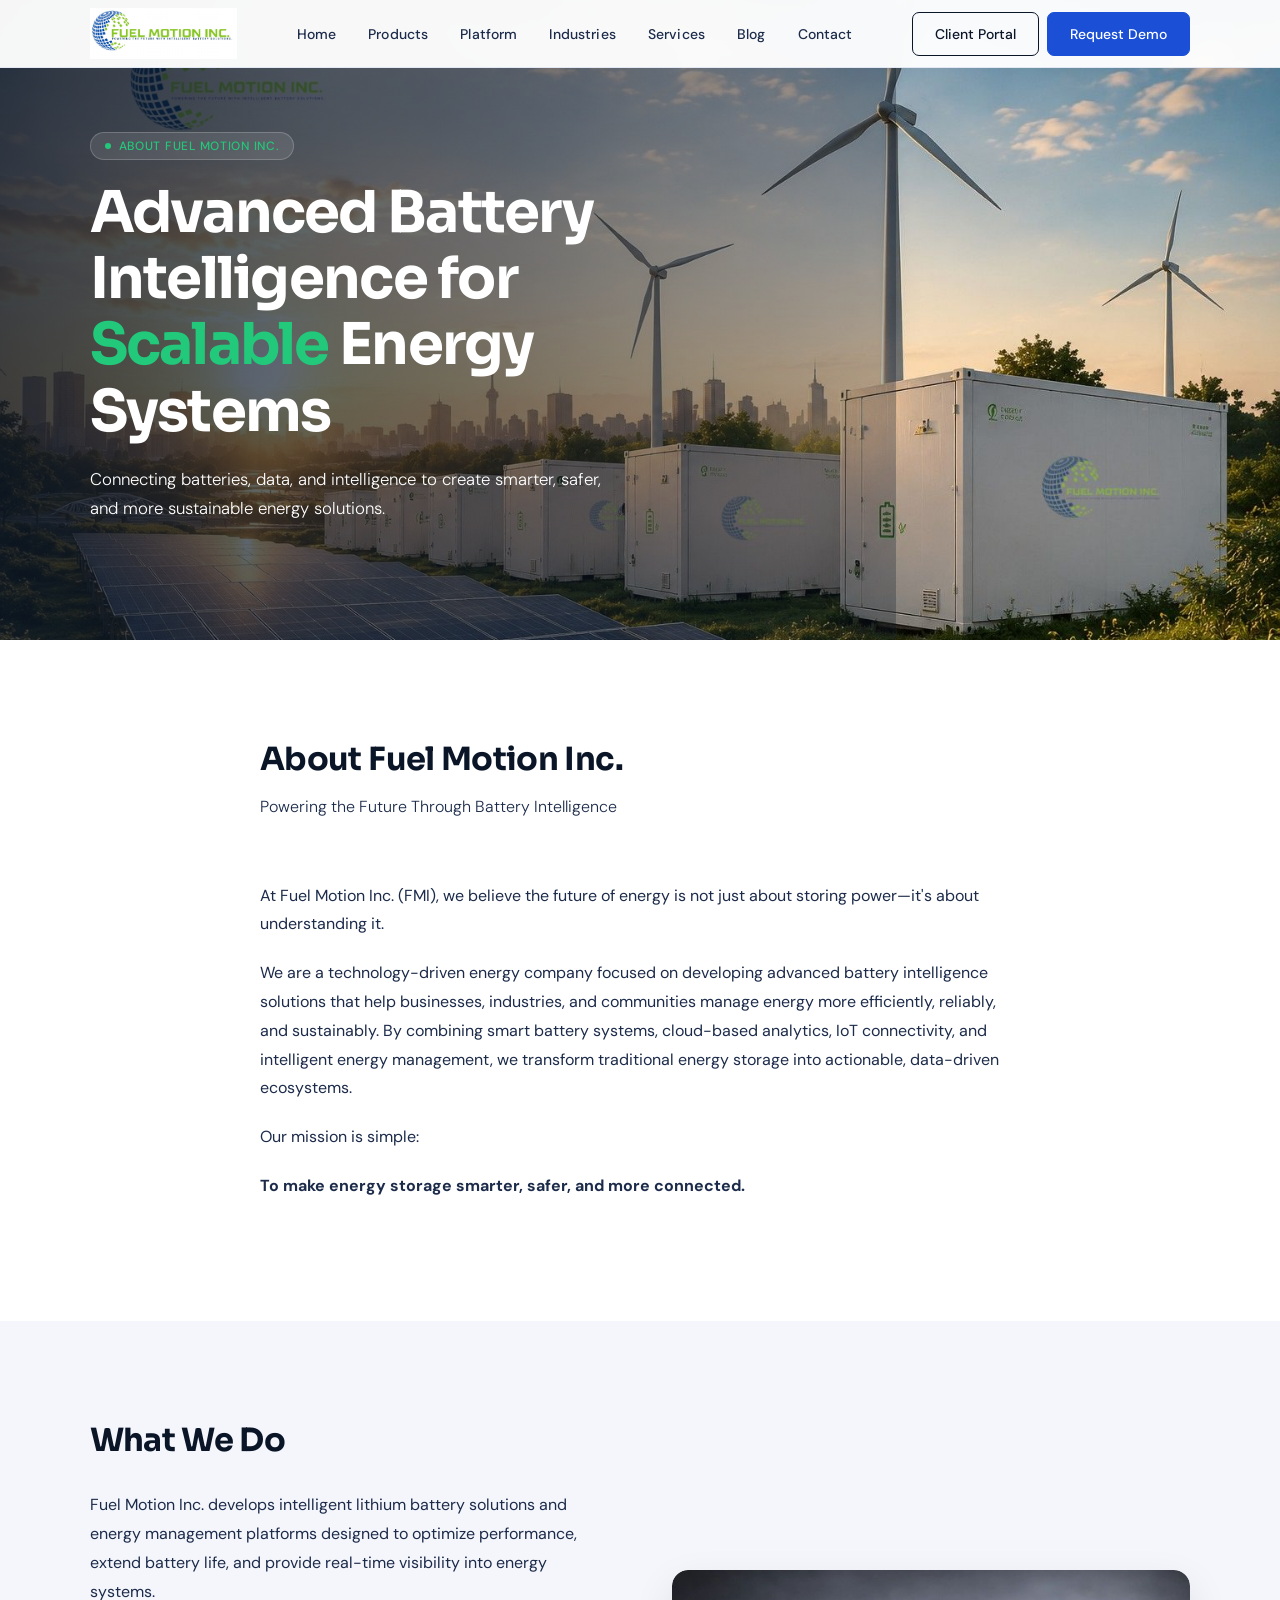
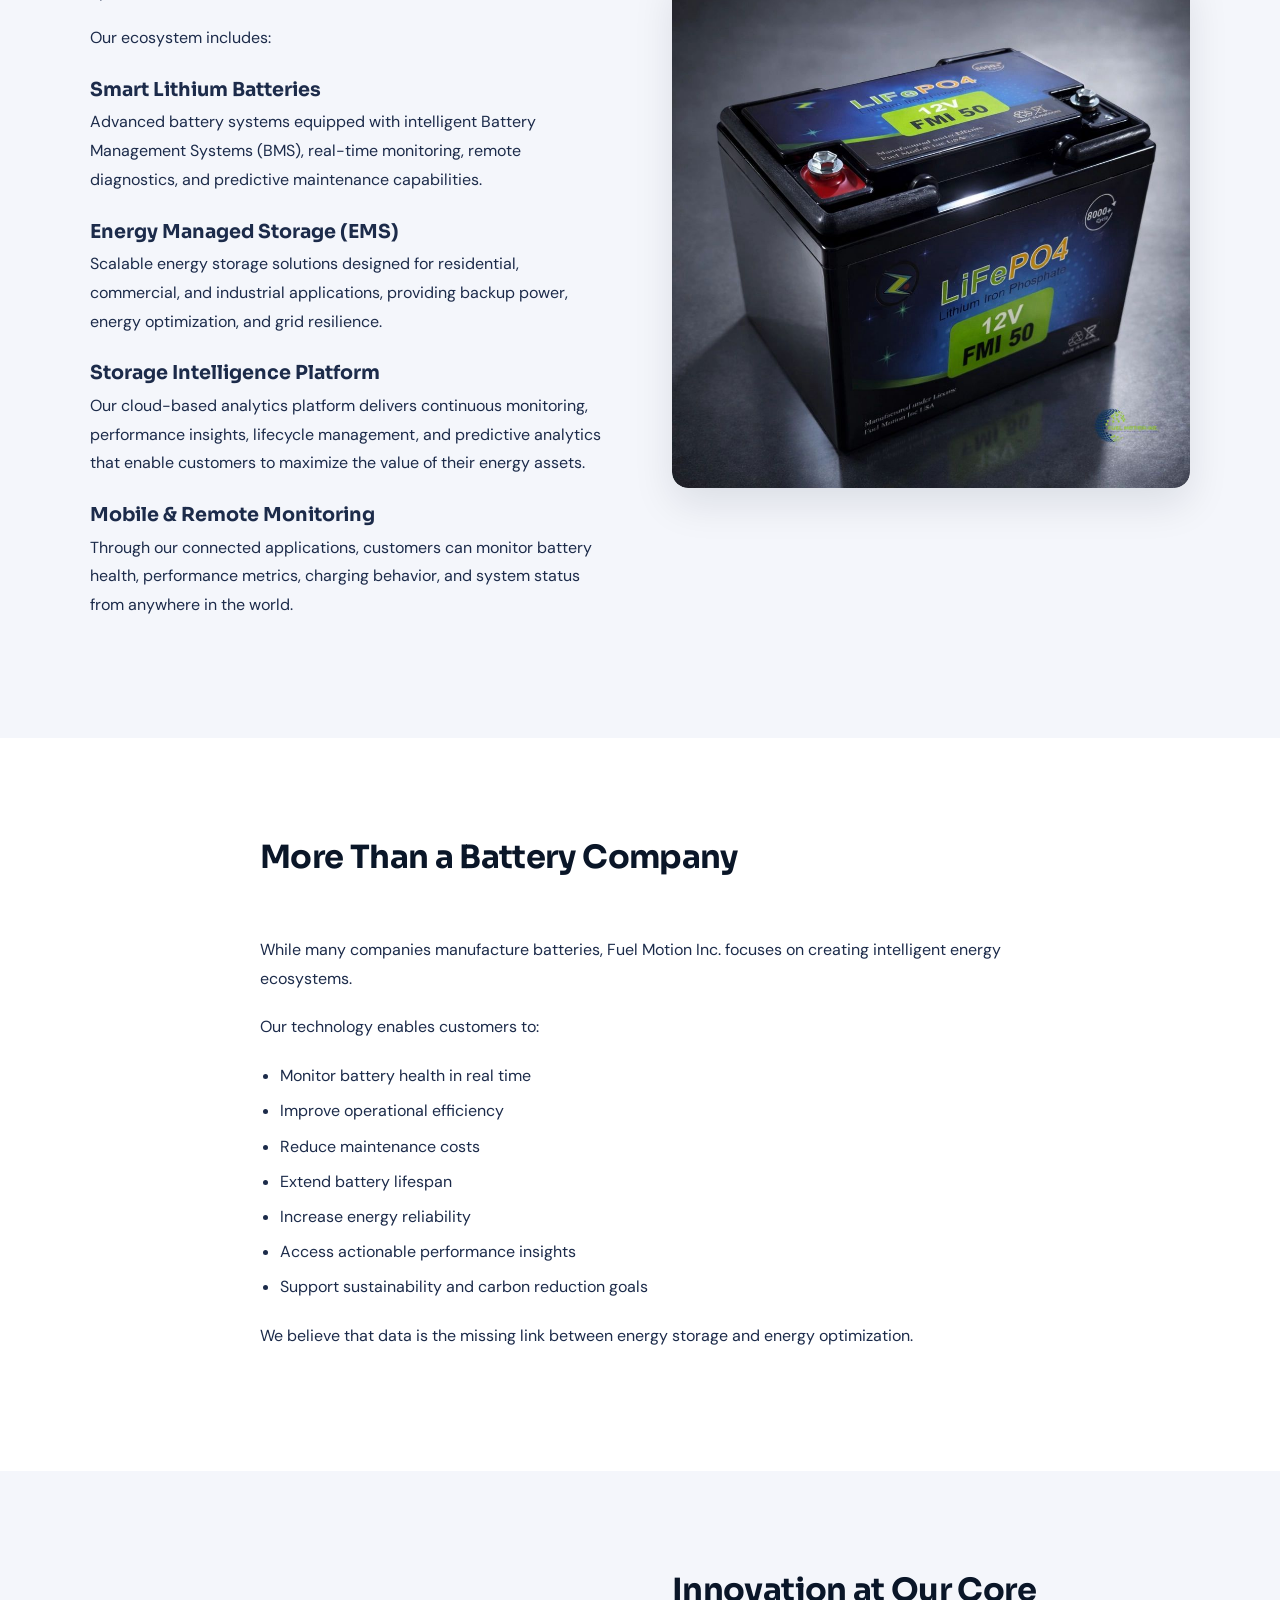
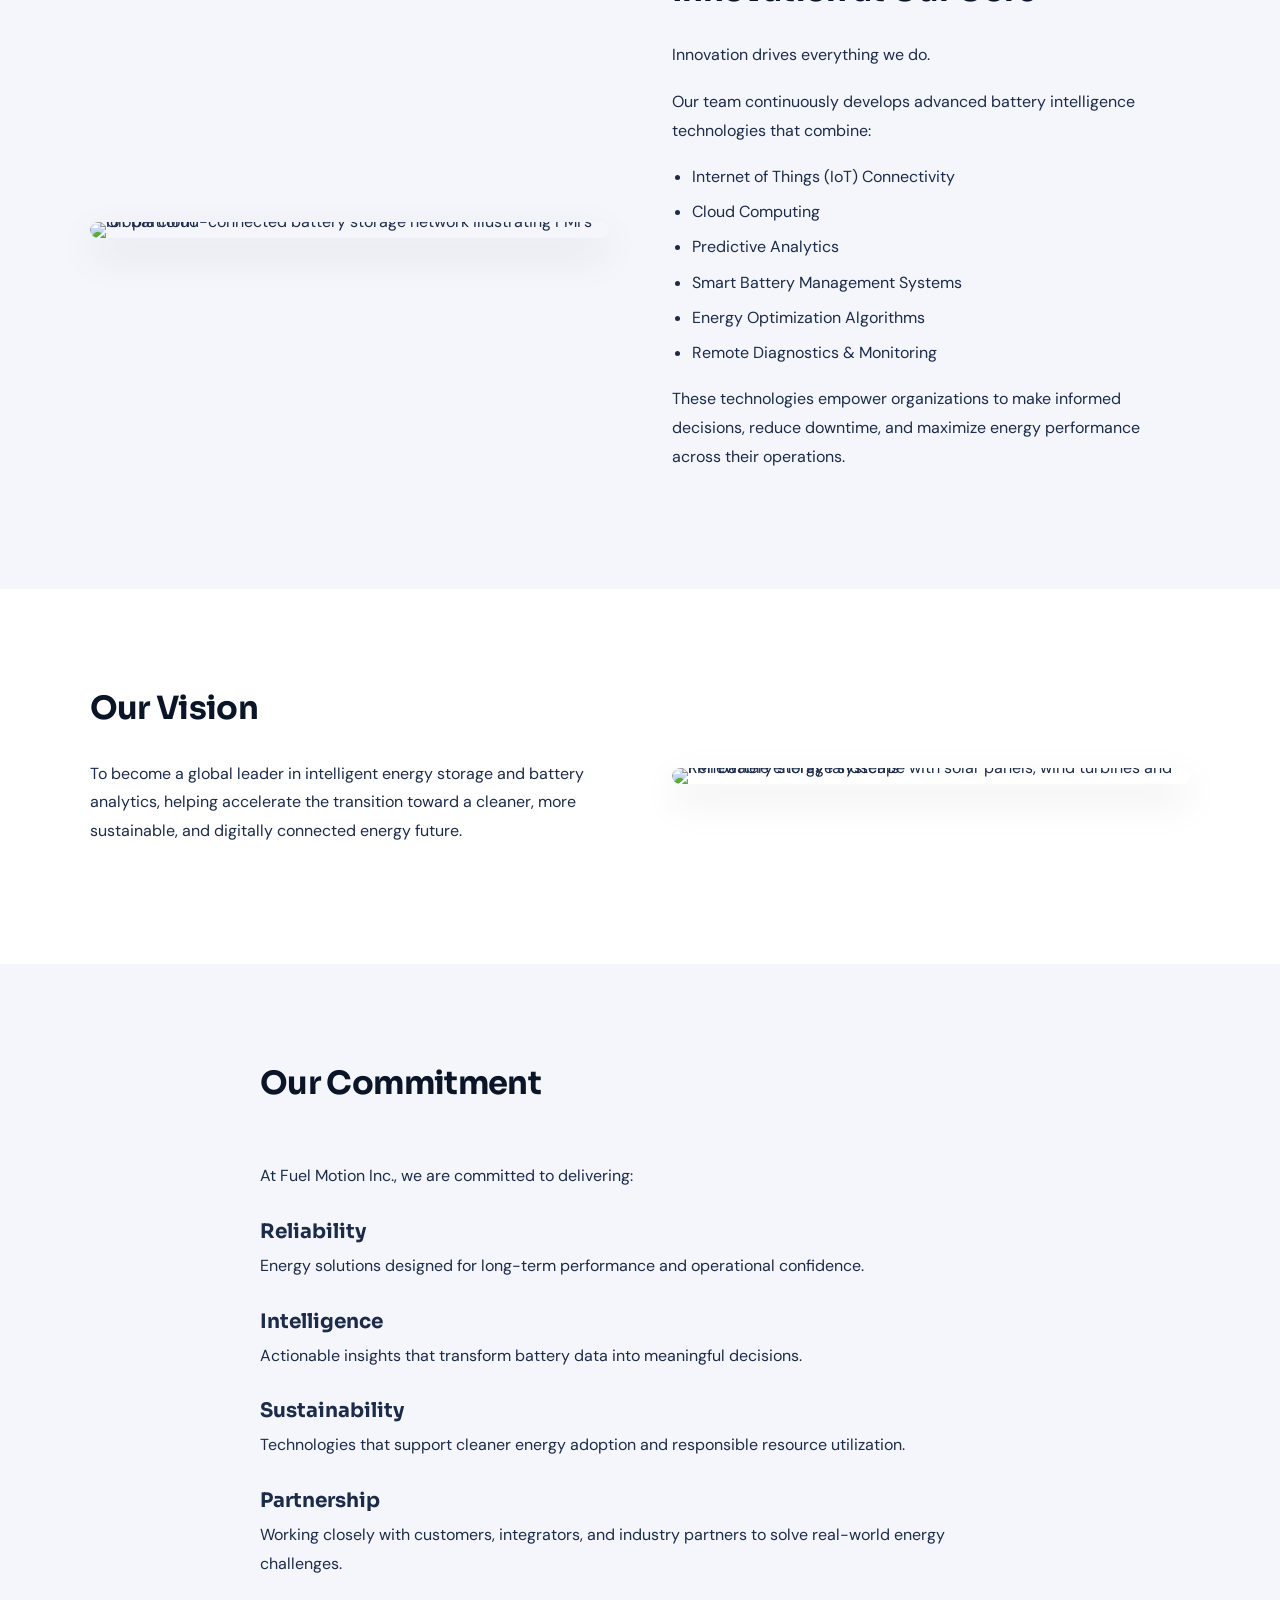
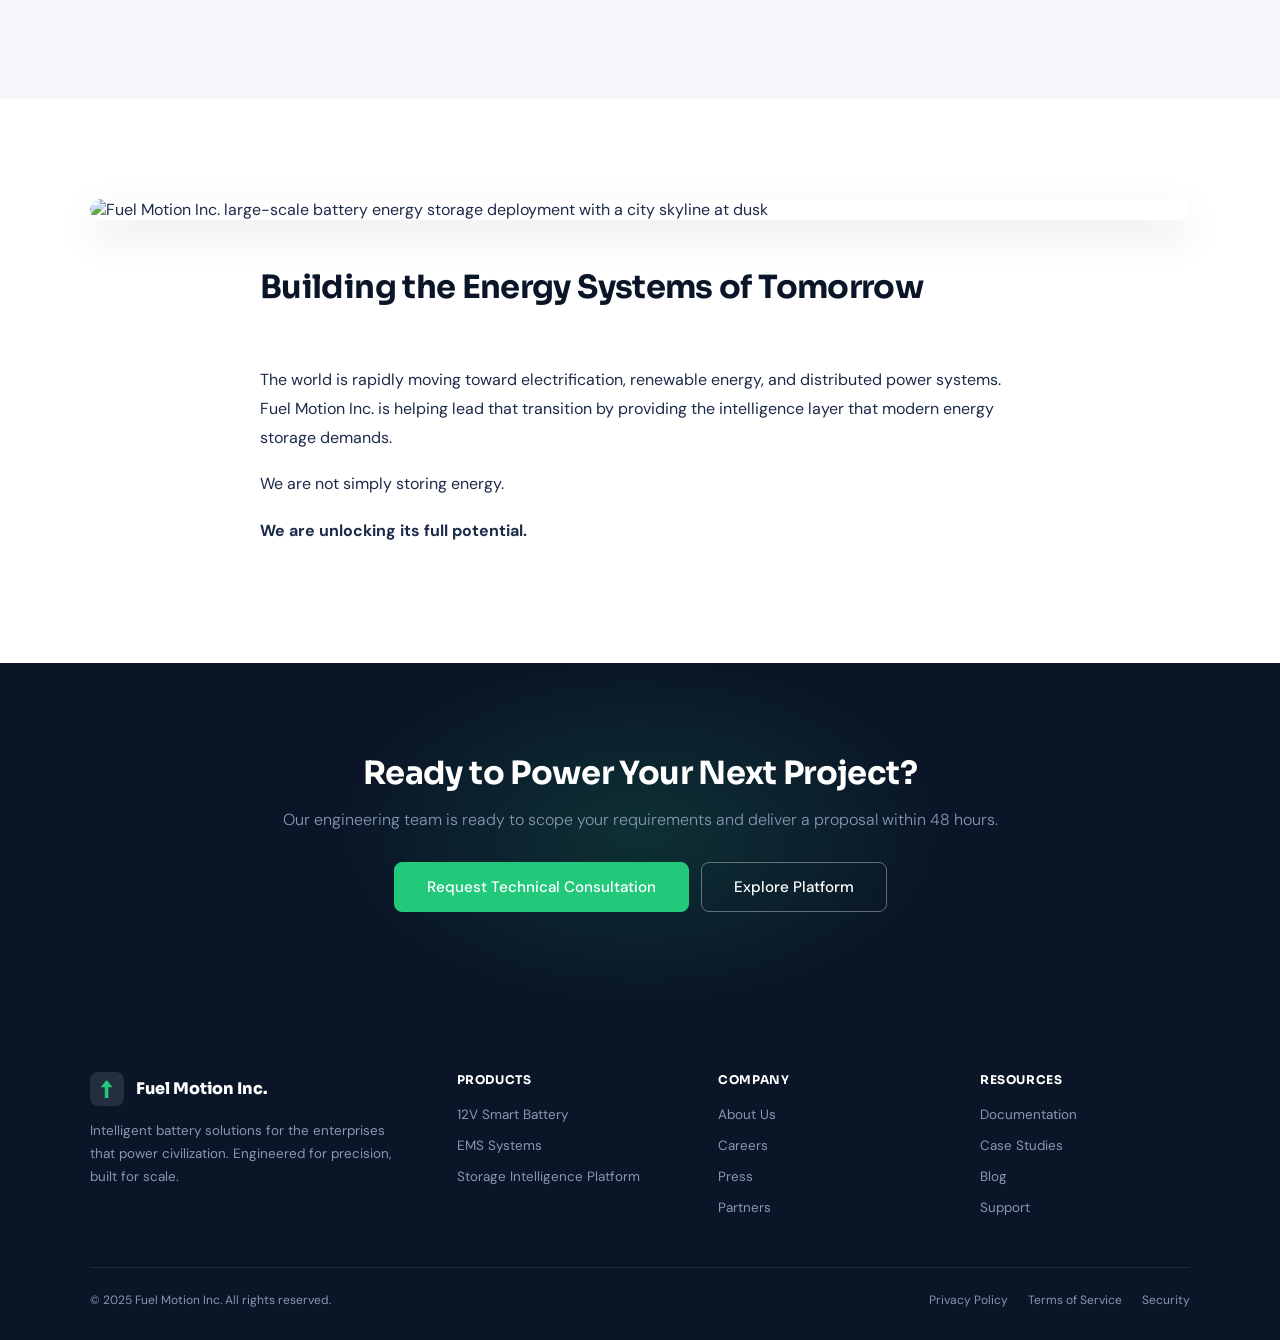
==== about-us.html @ 8ef350c8 "Update about-us.html" ====
<!doctype html>
<html lang="en">
  <head>
    <meta charset="UTF-8" />
    <meta name="viewport" content="width=device-width, initial-scale=1.0" />
    <title>About Us — Fuel Motion Inc. | Advanced Battery Intelligence</title>
    <meta
      name="description"
      content="Fuel Motion Inc. (FMI) builds intelligent lithium battery systems, energy management solutions, and a cloud-based Storage Intelligence Platform that make energy storage smarter, safer, and more connected."
    />
    <link rel="preconnect" href="https://fonts.googleapis.com" />
    <link
      href="https://fonts.googleapis.com/css2?family=Sora:wght@600;700;800&family=DM+Sans:ital,wght@0,300;0,400;0,500;1,300&display=swap"
      rel="stylesheet"
    />
    <link rel="stylesheet" href="css/style.css" />
    <script src="js/main.js" defer></script>
    <style>
      /* ── Prose measure ── */
      .about-prose p,
      .about-prose ul {
        max-width: 760px;
        margin-left: auto;
        margin-right: auto;
        font-size: 1rem;
        line-height: 1.8;
        color: var(--text);
        margin-bottom: 1.25rem;
      }
      .about-prose h3 {
        max-width: 760px;
        margin-left: auto;
        margin-right: auto;
        font-family: "Sora", sans-serif;
        font-size: clamp(1.05rem, 2vw, 1.25rem);
        font-weight: 700;
        color: var(--text);
        margin-top: 1.75rem;
        margin-bottom: 0.5rem;
      }
      .about-prose ul {
        padding-left: 1.25rem;
      }
      .about-prose ul li {
        margin-bottom: 0.4rem;
      }
      .about-prose .section-head {
        max-width: 760px;
        margin-left: auto;
        margin-right: auto;
      }

      /* ── Hero with background image ── */
      .hero--about {
        position: relative;
        background-image: url("assets/About us/top background.jpeg");
        background-size: cover;
        background-position: center 30%;
        min-height: 540px;
      }
      .hero--about::before {
        content: "";
        position: absolute;
        inset: 0;
        background: linear-gradient(
          100deg,
          rgba(10, 22, 40, 0.82) 0%,
          rgba(10, 22, 40, 0.55) 55%,
          rgba(10, 22, 40, 0.25) 100%
        );
        z-index: 0;
      }
      .hero--about .hero-inner {
        position: relative;
        z-index: 1;
      }
      .hero--about h1,
      .hero--about .hero-desc,
      .hero--about .hero-tag {
        color: #fff;
      }
      .hero--about h1 em {
        color: var(--green);
        font-style: normal;
      }
      .hero--about .hero-tag {
        background: rgba(255,255,255,0.1);
        border-color: rgba(255,255,255,0.2);
        color: var(--green);
      }
      .hero--about .hero-tag span {
        background: var(--green);
      }

      /* ── Split layout (text + image) ── */
      .about-split {
        display: grid;
        grid-template-columns: 1fr 1fr;
        gap: clamp(2rem, 5vw, 4rem);
        align-items: center;
        padding: var(--section-py) var(--section-px);
      }
      .about-split.reverse {
        direction: rtl;
      }
      .about-split.reverse > * {
        direction: ltr;
      }
      .about-split__img {
        border-radius: var(--radius-img);
        overflow: hidden;
        box-shadow: var(--shadow-card);
        line-height: 0;
      }
      .about-split__img img {
        width: 100%;
        height: auto;
        display: block;
        border-radius: var(--radius-img);
      }
      .about-split__text .section-head {
        margin-bottom: clamp(1.25rem, 3vw, 2rem);
      }
      .about-split__text p,
      .about-split__text ul {
        font-size: 1rem;
        line-height: 1.8;
        color: var(--text);
        margin-bottom: 1.1rem;
      }
      .about-split__text ul {
        padding-left: 1.25rem;
      }
      .about-split__text ul li {
        margin-bottom: 0.4rem;
      }
      .about-split__text h3 {
        font-family: "Sora", sans-serif;
        font-size: clamp(1.05rem, 2vw, 1.2rem);
        font-weight: 700;
        color: var(--text);
        margin-top: 1.5rem;
        margin-bottom: 0.4rem;
      }

      /* ── Full-width banner image (Building Tomorrow) ── */
      .about-banner {
        padding: var(--section-py) var(--section-px);
      }
      .about-banner__img {
        border-radius: var(--radius-img);
        overflow: hidden;
        box-shadow: var(--shadow-card);
        margin-bottom: clamp(2rem, 4vw, 3rem);
      }
      .about-banner__img img {
        width: 100%;
        height: auto;
        display: block;
        border-radius: var(--radius-img);
      }
      .about-banner__text {
        max-width: 760px;
        margin: 0 auto;
      }
      .about-banner__text p,
      .about-banner__text ul {
        font-size: 1rem;
        line-height: 1.8;
        color: var(--text);
        margin-bottom: 1.1rem;
      }

      /* ── Alternating section background ── */
      .section--tinted {
        background: var(--off);
      }

      /* ── Responsive ── */
      @media (max-width: 860px) {
        .about-split {
          grid-template-columns: 1fr;
        }
        .about-split.reverse {
          direction: ltr;
        }
        .about-split__img {
          order: -1;
        }
      }
      @media (max-width: 480px) {
        .hero--about {
          min-height: 420px;
        }
      }
    </style>
  </head>

  <body>
    <!-- ─── NAVBAR ─── -->
    <header class="navbar" role="banner">
      <a href="index.html" class="nav-logo" aria-label="Fuel Motion Inc. Home">
        <img src="assets/fmi logo.jpeg" alt="Fuel Motion Inc." />
      </a>
      <nav aria-label="Main navigation">
        <ul class="nav-links" role="list">
          <li><a href="index.html#home">Home</a></li>
          <li><a href="index.html#products">Products</a></li>
          <li><a href="index.html#platform">Platform</a></li>
          <li><a href="index.html#industries">Industries</a></li>
          <li><a href="index.html#services">Services</a></li>
          <li><a href="blog/index.html">Blog</a></li>
          <li><a href="index.html#contact">Contact</a></li>
        </ul>
      </nav>
      <div class="nav-ctas">
        <a href="index.html#contact" class="btn btn-outline">Client Portal</a>
        <a href="index.html#contact" class="btn btn-primary">Request Demo</a>
      </div>
      <button
        class="nav-toggle"
        aria-label="Toggle menu"
        aria-expanded="false"
        aria-controls="mobile-drawer"
      >
        <span></span><span></span><span></span>
      </button>
    </header>

    <div class="nav-drawer" id="mobile-drawer" aria-hidden="true">
      <ul role="list">
        <li><a href="index.html#home">Home</a></li>
        <li><a href="index.html#products">Products</a></li>
        <li><a href="index.html#platform">Platform</a></li>
        <li><a href="index.html#industries">Industries</a></li>
        <li><a href="index.html#services">Services</a></li>
        <li><a href="blog/index.html">Blog</a></li>
        <li><a href="index.html#contact">Contact</a></li>
      </ul>
      <div class="nav-drawer-ctas">
        <a href="index.html#contact" class="btn btn-outline">Client Portal</a>
        <a href="index.html#contact" class="btn btn-primary">Request Demo</a>
      </div>
    </div>

    <main>

      <!-- ─── HERO — top_background.jpeg ─── -->
      <section class="hero hero--about" id="home" aria-labelledby="hero-heading">
        <div class="hero-inner">
          <div class="hero-left fade-up">
            <div class="hero-tag">
              <span aria-hidden="true"></span> About Fuel Motion Inc.
            </div>
            <h1 id="hero-heading">
              Advanced Battery Intelligence for <em>Scalable</em> Energy Systems
            </h1>
            <p class="hero-desc">
              Connecting batteries, data, and intelligence to create smarter,
              safer, and more sustainable energy solutions.
            </p>
          </div>
        </div>
      </section>

      <!-- ─── ABOUT FUEL MOTION INC. ─── -->
      <section class="about-prose" aria-labelledby="about-heading">
        <div class="section-head fade-up">
          <h2 id="about-heading" class="section-title">About Fuel Motion Inc.</h2>
          <p class="section-sub">Powering the Future Through Battery Intelligence</p>
        </div>
        <div class="fade-up">
          <p>
            At Fuel Motion Inc. (FMI), we believe the future of energy is not
            just about storing power—it's about understanding it.
          </p>
          <p>
            We are a technology-driven energy company focused on developing
            advanced battery intelligence solutions that help businesses,
            industries, and communities manage energy more efficiently,
            reliably, and sustainably. By combining smart battery systems,
            cloud-based analytics, IoT connectivity, and intelligent energy
            management, we transform traditional energy storage into
            actionable, data-driven ecosystems.
          </p>
          <p>Our mission is simple:</p>
          <p><strong>To make energy storage smarter, safer, and more connected.</strong></p>
        </div>
      </section>

      <!-- ─── WHAT WE DO — what_we_do.jpeg (image right) ─── -->
      <section class="about-split section--tinted" id="products" aria-labelledby="what-we-do-heading">
        <div class="about-split__text fade-up">
          <div class="section-head">
            <h2 id="what-we-do-heading" class="section-title">What We Do</h2>
          </div>
          <p>
            Fuel Motion Inc. develops intelligent lithium battery solutions
            and energy management platforms designed to optimize performance,
            extend battery life, and provide real-time visibility into energy
            systems.
          </p>
          <p>Our ecosystem includes:</p>

          <h3>Smart Lithium Batteries</h3>
          <p>
            Advanced battery systems equipped with intelligent Battery
            Management Systems (BMS), real-time monitoring, remote
            diagnostics, and predictive maintenance capabilities.
          </p>

          <h3>Energy Managed Storage (EMS)</h3>
          <p>
            Scalable energy storage solutions designed for residential,
            commercial, and industrial applications, providing backup power,
            energy optimization, and grid resilience.
          </p>

          <h3>Storage Intelligence Platform</h3>
          <p>
            Our cloud-based analytics platform delivers continuous
            monitoring, performance insights, lifecycle management, and
            predictive analytics that enable customers to maximize the value
            of their energy assets.
          </p>

          <h3>Mobile &amp; Remote Monitoring</h3>
          <p>
            Through our connected applications, customers can monitor battery
            health, performance metrics, charging behavior, and system status
            from anywhere in the world.
          </p>
        </div>
        <div class="about-split__img fade-up">
          <img
            src="assets/About us/what we do.jpeg"
            alt="FMI battery monitoring dashboard on a mobile device inside a data center"
            loading="lazy"
          />
        </div>
      </section>

      <!-- ─── MORE THAN A BATTERY COMPANY ─── -->
      <section class="about-prose" aria-labelledby="more-than-heading">
        <div class="section-head fade-up">
          <h2 id="more-than-heading" class="section-title">More Than a Battery Company</h2>
        </div>
        <div class="fade-up">
          <p>
            While many companies manufacture batteries, Fuel Motion Inc.
            focuses on creating intelligent energy ecosystems.
          </p>
          <p>Our technology enables customers to:</p>
          <ul>
            <li>Monitor battery health in real time</li>
            <li>Improve operational efficiency</li>
            <li>Reduce maintenance costs</li>
            <li>Extend battery lifespan</li>
            <li>Increase energy reliability</li>
            <li>Access actionable performance insights</li>
            <li>Support sustainability and carbon reduction goals</li>
          </ul>
          <p>
            We believe that data is the missing link between energy storage
            and energy optimization.
          </p>
        </div>
      </section>

      <!-- ─── INNOVATION AT OUR CORE — innovation_at_our_core.jpeg (image left) ─── -->
      <section class="about-split section--tinted" id="platform" aria-labelledby="innovation-heading">
        <div class="about-split__img fade-up">
          <img
            src="assets/about us/innovation at our core.jpeg"
            alt="Global cloud-connected battery storage network illustrating FMI's IoT platform"
            loading="lazy"
          />
        </div>
        <div class="about-split__text fade-up">
          <div class="section-head">
            <h2 id="innovation-heading" class="section-title">Innovation at Our Core</h2>
          </div>
          <p>Innovation drives everything we do.</p>
          <p>
            Our team continuously develops advanced battery intelligence
            technologies that combine:
          </p>
          <ul>
            <li>Internet of Things (IoT) Connectivity</li>
            <li>Cloud Computing</li>
            <li>Predictive Analytics</li>
            <li>Smart Battery Management Systems</li>
            <li>Energy Optimization Algorithms</li>
            <li>Remote Diagnostics &amp; Monitoring</li>
          </ul>
          <p>
            These technologies empower organizations to make informed
            decisions, reduce downtime, and maximize energy performance
            across their operations.
          </p>
        </div>
      </section>

      <!-- ─── OUR VISION — Our_vision.jpeg (image right) ─── -->
      <section class="about-split" aria-labelledby="vision-heading">
        <div class="about-split__text fade-up">
          <div class="section-head">
            <h2 id="vision-heading" class="section-title">Our Vision</h2>
          </div>
          <p>
            To become a global leader in intelligent energy storage and
            battery analytics, helping accelerate the transition toward a
            cleaner, more sustainable, and digitally connected energy future.
          </p>
        </div>
        <div class="about-split__img fade-up">
          <img
            src="assets/about us/Our vision.jpeg"
            alt="Renewable energy landscape with solar panels, wind turbines and FMI battery storage systems"
            loading="lazy"
          />
        </div>
      </section>

      <!-- ─── OUR COMMITMENT ─── -->
      <section class="about-prose section--tinted" id="services" aria-labelledby="commitment-heading">
        <div class="section-head fade-up">
          <h2 id="commitment-heading" class="section-title">Our Commitment</h2>
        </div>
        <div class="fade-up">
          <p>At Fuel Motion Inc., we are committed to delivering:</p>

          <h3>Reliability</h3>
          <p>
            Energy solutions designed for long-term performance and
            operational confidence.
          </p>

          <h3>Intelligence</h3>
          <p>
            Actionable insights that transform battery data into meaningful
            decisions.
          </p>

          <h3>Sustainability</h3>
          <p>
            Technologies that support cleaner energy adoption and responsible
            resource utilization.
          </p>

          <h3>Partnership</h3>
          <p>
            Working closely with customers, integrators, and industry
            partners to solve real-world energy challenges.
          </p>
        </div>
      </section>

      <!-- ─── BUILDING THE ENERGY SYSTEMS OF TOMORROW — Energy_systems_for_tomorrow.jpeg (banner) ─── -->
      <section class="about-banner" aria-labelledby="tomorrow-heading">
        <div class="about-banner__img fade-up">
          <img
            src="assets/about us/Energy systems for tomorrow.jpeg"
            alt="Fuel Motion Inc. large-scale battery energy storage deployment with a city skyline at dusk"
            loading="lazy"
          />
        </div>
        <div class="about-banner__text fade-up">
          <div class="section-head">
            <h2 id="tomorrow-heading" class="section-title">
              Building the Energy Systems of Tomorrow
            </h2>
          </div>
          <p>
            The world is rapidly moving toward electrification, renewable
            energy, and distributed power systems. Fuel Motion Inc. is
            helping lead that transition by providing the intelligence layer
            that modern energy storage demands.
          </p>
          <p>We are not simply storing energy.</p>
          <p><strong>We are unlocking its full potential.</strong></p>
        </div>
      </section>

      <!-- ─── CTA ─── -->
      <div class="mid-cta" id="contact" role="region" aria-label="Call to action">
        <h2>Ready to Power Your Next Project?</h2>
        <p>
          Our engineering team is ready to scope your requirements and
          deliver a proposal within 48 hours.
        </p>
        <div class="mid-cta-btns">
          <a href="index.html#contact" class="btn btn-green btn-lg"
            >Request Technical Consultation</a
          >
          <a href="index.html#platform" class="btn btn-outline-white btn-lg"
            >Explore Platform</a
          >
        </div>
      </div>

    </main>

    <!-- ─── FOOTER ─── -->
    <footer role="contentinfo">
      <div class="footer-top">
        <div class="footer-brand">
          <div class="footer-logo">
            <div class="logo-icon" aria-hidden="true"></div>
            Fuel Motion Inc.
          </div>
          <p>
            Intelligent battery solutions for the enterprises that power
            civilization. Engineered for precision, built for scale.
          </p>
        </div>
        <div class="footer-cols">
          <div class="footer-col">
            <h5>Products</h5>
            <ul>
              <li><a href="index.html#products">12V Smart Battery</a></li>
              <li><a href="index.html#products">EMS Systems</a></li>
              <li><a href="index.html#products">Storage Intelligence Platform</a></li>
            </ul>
          </div>
          <div class="footer-col">
            <h5>Company</h5>
            <ul>
              <li><a href="about-us.html">About Us</a></li>
              <li><a href="careers.html">Careers</a></li>
              <li><a href="#">Press</a></li>
              <li><a href="#">Partners</a></li>
            </ul>
          </div>
          <div class="footer-col">
            <h5>Resources</h5>
            <ul>
              <li><a href="#">Documentation</a></li>
              <li><a href="#">Case Studies</a></li>
              <li><a href="blog/index.html">Blog</a></li>
              <li><a href="#">Support</a></li>
            </ul>
          </div>
        </div>
      </div>
      <div class="footer-bottom">
        <p class="footer-copy">© 2025 Fuel Motion Inc. All rights reserved.</p>
        <nav class="footer-links" aria-label="Footer legal links">
          <a href="#">Privacy Policy</a>
          <a href="#">Terms of Service</a>
          <a href="#">Security</a>
        </nav>
      </div>
    </footer>
  </body>
</html>
---- css/style.css ----
/* ─── RESET & BASE ─── */
      *,
      *::before,
      *::after {
        box-sizing: border-box;
        margin: 0;
        padding: 0;
      }
      :root {
        --navy: #0a1628;
        --blue: #1a4fd6;
        --blue-lt: #2d6ef0;
        --green: #22c97a;
        --green-dk: #17a361;
        --white: #ffffff;
        --off: #f4f6fb;
        --muted: #8896b3;
        --border: #e2e8f4;
        --text: #1c2b4a;
        --section-py: clamp(3rem, 8vw, 6.25rem);
        --section-px: clamp(1rem, 5vw, 5vw);
        --radius-card: 14px;
        --radius-img: clamp(10px, 1.5vw, 16px);
        --shadow-card: 0 16px 40px rgba(10, 22, 40, 0.1);
        --transition-base: 0.25s ease;
      }
      html {
        scroll-behavior: smooth;
      }
      body {
        font-family: "DM Sans", sans-serif;
        color: var(--text);
        background: var(--white);
        -webkit-font-smoothing: antialiased;
        overflow-x: hidden;
      }
      img {
        max-width: 100%;
        display: block;
      }

      /* ─── NAVBAR ─── */
      .navbar {
        position: fixed;
        top: 0;
        left: 0;
        right: 0;
        z-index: 200;
        display: flex;
        align-items: center;
        justify-content: space-between;
        padding: 0 var(--section-px);
        height: 68px;
        gap: 1rem;
        background: rgba(255, 255, 255, 0.96);
        backdrop-filter: blur(12px);
        -webkit-backdrop-filter: blur(12px);
        border-bottom: 1px solid var(--border);
      }
      .nav-logo img {
        height: 52px;
        width: auto;
        object-fit: contain;
      }
      .nav-links {
        display: none;
        align-items: center;
        gap: clamp(1rem, 2.5vw, 2.25rem);
        list-style: none;
      }
      .nav-links a {
        text-decoration: none;
        font-size: 0.875rem;
        font-weight: 500;
        color: var(--text);
        letter-spacing: 0.01em;
        transition: color 0.2s;
        white-space: nowrap;
      }
      .nav-links a:hover {
        color: var(--blue);
      }
      .nav-ctas {
        display: none;
        gap: 0.5rem;
        align-items: center;
      }
      .nav-toggle {
        display: flex;
        flex-direction: column;
        justify-content: center;
        gap: 5px;
        background: none;
        border: none;
        cursor: pointer;
        padding: 8px;
        min-width: 44px;
        min-height: 44px;
        margin-left: auto;
      }
      .nav-toggle span {
        display: block;
        width: 22px;
        height: 2px;
        background: var(--navy);
        border-radius: 2px;
        transition: all 0.3s ease;
        transform-origin: center;
      }
      .nav-toggle.open span:nth-child(1) {
        transform: translateY(7px) rotate(45deg);
      }
      .nav-toggle.open span:nth-child(2) {
        opacity: 0;
      }
      .nav-toggle.open span:nth-child(3) {
        transform: translateY(-7px) rotate(-45deg);
      }
      .nav-drawer {
        position: fixed;
        top: 68px;
        left: 0;
        right: 0;
        z-index: 199;
        background: rgba(255, 255, 255, 0.98);
        backdrop-filter: blur(12px);
        -webkit-backdrop-filter: blur(12px);
        border-bottom: 1px solid var(--border);
        padding: 1.25rem var(--section-px) 2rem;
        display: flex;
        flex-direction: column;
        gap: 1rem;
        transform: translateY(-120%);
        transition: transform 0.35s cubic-bezier(0.4, 0, 0.2, 1);
        box-shadow: 0 8px 32px rgba(10, 22, 40, 0.12);
      }
      .nav-drawer.open {
        transform: translateY(0);
      }
      .nav-drawer ul {
        list-style: none;
        display: flex;
        flex-direction: column;
      }
      .nav-drawer ul li a {
        display: block;
        padding: 0.875rem 0;
        font-size: 1rem;
        font-weight: 500;
        color: var(--text);
        text-decoration: none;
        border-bottom: 1px solid var(--border);
        transition: color 0.2s;
      }
      .nav-drawer ul li:last-child a {
        border-bottom: none;
      }
      .nav-drawer ul li a:hover {
        color: var(--blue);
      }
      .nav-drawer-ctas {
        display: flex;
        gap: 0.5rem;
        flex-wrap: wrap;
        padding-top: 1rem;
      }

      /* ─── BUTTONS ─── */
      .btn {
        display: inline-flex;
        align-items: center;
        justify-content: center;
        gap: 7px;
        padding: 0.625rem 1.375rem;
        font-family: "DM Sans", sans-serif;
        font-size: 0.875rem;
        font-weight: 500;
        border-radius: 7px;
        cursor: pointer;
        text-decoration: none;
        transition: all 0.2s ease;
        border: 1.5px solid transparent;
        white-space: nowrap;
        min-height: 44px;
      }
      .btn-primary {
        background: var(--blue);
        color: #fff;
        border-color: var(--blue);
      }
      .btn-primary:hover {
        background: var(--blue-lt);
        border-color: var(--blue-lt);
        transform: translateY(-1px);
        box-shadow: 0 6px 20px rgba(26, 79, 214, 0.25);
      }
      .btn-green {
        background: var(--green);
        color: #fff;
        border-color: var(--green);
      }
      .btn-green:hover {
        background: var(--green-dk);
        border-color: var(--green-dk);
        transform: translateY(-1px);
        box-shadow: 0 6px 20px rgba(34, 201, 122, 0.3);
      }
      .btn-outline {
        background: transparent;
        color: var(--navy);
        border-color: var(--navy);
      }
      .btn-outline:hover {
        background: var(--navy);
        color: #fff;
        transform: translateY(-1px);
      }
      .btn-outline-blue {
        background: transparent;
        color: var(--blue);
        border-color: var(--blue);
      }
      .btn-outline-blue:hover {
        background: var(--blue);
        color: #fff;
        transform: translateY(-1px);
      }
      .btn-outline-white {
        background: transparent;
        color: #fff;
        border: 1.5px solid rgba(255, 255, 255, 0.35);
      }
      .btn-outline-white:hover {
        background: rgba(255, 255, 255, 0.1);
        transform: translateY(-1px);
      }
      .btn-lg {
        padding: 0.875rem 2rem;
        font-size: 0.95rem;
        border-radius: 8px;
      }
      .btn-full {
        width: 100%;
      }

      /* ─── HERO ─── */
      .hero {
        padding-top: calc(68px + clamp(2rem, 6vw, 4rem));
        padding-bottom: clamp(2.5rem, 6vw, 5rem);
        padding-left: var(--section-px);
        padding-right: var(--section-px);
        background: var(--white);
        position: relative;
        overflow: hidden;
      }
      .hero::before {
        content: "";
        position: absolute;
        right: -10%;
        top: -10%;
        width: 70%;
        height: 130%;
        background: radial-gradient(
          ellipse at 60% 40%,
          rgba(26, 79, 214, 0.06) 0%,
          rgba(34, 201, 122, 0.04) 50%,
          transparent 70%
        );
        pointer-events: none;
      }
      .hero-inner {
        display: grid;
        grid-template-columns: 1fr;
        gap: clamp(2rem, 5vw, 3.75rem);
        align-items: center;
      }
      .hero-tag {
        display: inline-flex;
        align-items: center;
        gap: 8px;
        background: rgba(34, 201, 122, 0.1);
        border: 1px solid rgba(34, 201, 122, 0.3);
        color: var(--green-dk);
        padding: 5px 14px;
        border-radius: 100px;
        font-size: 0.75rem;
        font-weight: 500;
        letter-spacing: 0.06em;
        text-transform: uppercase;
        margin-bottom: 1.25rem;
      }
      .hero-tag span {
        width: 6px;
        height: 6px;
        background: var(--green);
        border-radius: 50%;
        display: inline-block;
        animation: pulse 2s infinite;
      }
      .hero h1 {
        font-family: "Sora", sans-serif;
        font-size: clamp(1.875rem, 5vw, 3.5rem);
        font-weight: 700;
        line-height: 1.15;
        color: var(--navy);
        margin-bottom: 1.25rem;
        letter-spacing: -0.03em;
      }
      .hero h1 em {
        font-style: normal;
        color: var(--blue);
      }
      .hero-desc {
        font-size: clamp(0.9375rem, 2vw, 1.05rem);
        line-height: 1.75;
        color: #4a5d82;
        margin-bottom: clamp(1.5rem, 4vw, 2.5rem);
        font-weight: 300;
      }
      .hero-ctas {
        display: flex;
        gap: 0.75rem;
        flex-wrap: wrap;
      }
      .hero-image {
        width: 100%;
        height: auto;
        aspect-ratio: 16/11;
        object-fit: cover;
        border-radius: clamp(12px, 2vw, 20px);
        box-shadow: 0 24px 64px rgba(10, 22, 40, 0.18);
      }

      /* ─── STATS BAR ─── */
      .stats-bar {
        background: var(--navy);
        padding: 0 var(--section-px);
      }
      .stats-inner {
        display: grid;
        grid-template-columns: repeat(2, 1fr);
        border-top: 1px solid rgba(255, 255, 255, 0.08);
        border-bottom: 1px solid rgba(255, 255, 255, 0.08);
      }
      .stat-item {
        display: flex;
        align-items: center;
        gap: 0.875rem;
        padding: clamp(1.25rem, 3vw, 2.5rem) clamp(0.75rem, 2vw, 1.5rem);
        border-right: 1px solid rgba(255, 255, 255, 0.08);
        border-bottom: 1px solid rgba(255, 255, 255, 0.08);
      }
      .stat-item:nth-child(2n) {
        border-right: none;
      }
      .stat-icon {
        width: 40px;
        height: 40px;
        flex-shrink: 0;
        background: rgba(255, 255, 255, 0.06);
        border: 1px solid rgba(255, 255, 255, 0.1);
        border-radius: 10px;
        display: flex;
        align-items: center;
        justify-content: center;
        font-size: 1.1rem;
      }
      .stat-val {
        font-family: "Sora", sans-serif;
        font-size: clamp(1rem, 2.5vw, 1.4rem);
        font-weight: 800;
        color: #fff;
        line-height: 1;
      }
      .stat-val span {
        color: var(--green);
      }
      .stat-desc {
        font-size: 0.75rem;
        color: #8896b3;
        margin-top: 3px;
      }

      /* ─── SECTION BASE ─── */
      section {
        padding: var(--section-py) var(--section-px);
      }
      .section-tag {
        display: inline-block;
        font-size: 0.72rem;
        font-weight: 600;
        letter-spacing: 0.1em;
        text-transform: uppercase;
        color: var(--blue);
        margin-bottom: 0.875rem;
      }
      .section-title {
        font-family: "Sora", sans-serif;
        font-size: clamp(1.375rem, 3vw, 2rem);
        font-weight: 700;
        color: var(--navy);
        line-height: 1.2;
        letter-spacing: -0.02em;
        margin-bottom: 0.875rem;
      }
      .section-sub {
        font-size: clamp(0.9rem, 1.8vw, 1rem);
        color: #4a5d82;
        line-height: 1.7;
        font-weight: 300;
      }
      .section-head {
        margin-bottom: clamp(2rem, 5vw, 3.75rem);
      }
      .section-head.centered {
        text-align: center;
      }
      .section-cta-inline {
        display: flex;
        gap: 0.75rem;
        flex-wrap: wrap;
        margin-top: clamp(1.75rem, 4vw, 2.75rem);
      }

      /* ─── PLATFORM ─── */
      .platform {
        background: var(--off);
      }
      .platform-layout {
        display: grid;
        grid-template-columns: 1fr;
        gap: clamp(2rem, 5vw, 3.75rem);
        align-items: start;
        margin-bottom: clamp(2rem, 4vw, 3rem);
      }
      .platform-features {
        display: flex;
        flex-direction: column;
        gap: 1.25rem;
      }
      .platform-feature-item {
        display: flex;
        align-items: flex-start;
        gap: 1rem;
      }
      .pf-icon {
        width: 40px;
        height: 40px;
        flex-shrink: 0;
        background: rgba(26, 79, 214, 0.08);
        border-radius: 10px;
        display: flex;
        align-items: center;
        justify-content: center;
        font-size: 1.05rem;
      }
      .pf-title {
        font-family: "Sora", sans-serif;
        font-size: 0.9rem;
        font-weight: 700;
        color: var(--navy);
        margin-bottom: 3px;
      }
      .pf-desc {
        font-size: 0.82rem;
        color: #4a5d82;
        line-height: 1.6;
      }
      .platform-dashboard {
        background: var(--navy);
        border-radius: clamp(12px, 2vw, 20px);
        padding: clamp(1.25rem, 3vw, 2rem);
        position: relative;
        overflow: hidden;
      }
      .platform-dashboard::before {
        content: "";
        position: absolute;
        bottom: -20%;
        right: -15%;
        width: 50%;
        height: 50%;
        background: radial-gradient(
          circle,
          rgba(34, 201, 122, 0.2) 0%,
          transparent 70%
        );
        pointer-events: none;
      }
      .dash-header {
        display: flex;
        justify-content: space-between;
        align-items: center;
        margin-bottom: 1.25rem;
      }
      .dash-title {
        font-size: 0.7rem;
        text-transform: uppercase;
        letter-spacing: 0.1em;
        color: #8896b3;
        font-weight: 500;
      }
      .dash-badge {
        font-size: 0.7rem;
        color: var(--green);
        font-weight: 600;
      }
      .dash-kpis {
        display: grid;
        grid-template-columns: repeat(2, 1fr);
        gap: 0.625rem;
        margin-bottom: 1.25rem;
      }
      .dash-kpi {
        background: rgba(255, 255, 255, 0.05);
        border: 1px solid rgba(255, 255, 255, 0.08);
        border-radius: 10px;
        padding: 0.75rem;
        text-align: center;
      }
      .dash-kpi-val {
        font-family: "Sora", sans-serif;
        font-size: 1rem;
        font-weight: 700;
        color: #fff;
      }
      .dash-kpi-val.green {
        color: var(--green);
      }
      .dash-kpi-key {
        font-size: 0.65rem;
        color: #8896b3;
        margin-top: 2px;
      }
      .dash-bars {
        display: flex;
        flex-direction: column;
        gap: 0.625rem;
      }
      .dash-bar-row {
        display: flex;
        align-items: center;
        gap: 0.625rem;
      }
      .dash-bar-row > span {
        font-size: 0.73rem;
        color: #8896b3;
        min-width: 68px;
      }
      .dash-pct {
        min-width: 30px;
        text-align: right;
        color: #fff;
        font-size: 0.73rem;
        font-weight: 600;
      }
      .dash-track {
        flex: 1;
        height: 5px;
        background: rgba(255, 255, 255, 0.08);
        border-radius: 10px;
        overflow: hidden;
      }
      .dash-fill {
        height: 100%;
        border-radius: 10px;
        background: linear-gradient(90deg, var(--blue), var(--green));
        animation: fillBar 1.5s ease forwards;
      }
      .dash-footer {
        font-size: 0.7rem;
        color: #8896b3;
        margin-top: 1rem;
        text-align: center;
      }

      /* ═══════════════════════════════════════════════════
         PRODUCTS SECTION — Enhanced with Modal
      ═══════════════════════════════════════════════════ */
      .products-grid {
        display: grid;
        grid-template-columns: repeat(auto-fit, minmax(min(100%, 260px), 1fr));
        gap: 1.25rem;
      }

      /* ── Product Card ── */
      .product-card {
        background: var(--white);
        border: 1px solid var(--border);
        border-radius: var(--radius-card);
        padding: clamp(1.25rem, 3vw, 2rem);
        transition:
          transform var(--transition-base),
          box-shadow var(--transition-base);
        position: relative;
        overflow: hidden;
        display: flex;
        flex-direction: column;
      }
      .product-card::after {
        content: "";
        position: absolute;
        bottom: 0;
        left: 0;
        right: 0;
        height: 3px;
        background: linear-gradient(90deg, var(--blue), var(--green));
        transform: scaleX(0);
        transform-origin: left;
        transition: transform 0.3s ease;
      }
      .product-card:hover {
        transform: translateY(-4px);
        box-shadow: var(--shadow-card);
      }
      .product-card:hover::after {
        transform: scaleX(1);
      }

      .product-card-thumb {
        width: 100%;
        aspect-ratio: 16 / 9;
        object-fit: cover;
        border-radius: var(--radius-img);
        margin-bottom: 1.25rem;
        background: var(--off);
      }

      .product-icon {
        width: 48px;
        height: 48px;
        border-radius: 12px;
        display: flex;
        align-items: center;
        justify-content: center;
        font-size: 1.3rem;
        margin-bottom: 1.125rem;
      }
      .icon-blue {
        background: rgba(26, 79, 214, 0.1);
      }
      .icon-green {
        background: rgba(34, 201, 122, 0.1);
      }
      .icon-navy {
        background: rgba(10, 22, 40, 0.07);
      }
      .product-card h3 {
        font-family: "Sora", sans-serif;
        font-size: 1rem;
        font-weight: 700;
        color: var(--navy);
        margin-bottom: 5px;
      }
      .product-badge {
        font-size: 0.67rem;
        font-weight: 600;
        letter-spacing: 0.05em;
        color: var(--muted);
        text-transform: uppercase;
        margin-bottom: 0.75rem;
      }
      .product-card p {
        font-size: 0.875rem;
        color: #4a5d82;
        line-height: 1.65;
        margin-bottom: 1.25rem;
        flex: 1;
      }

      /* The "Learn More" button — styled as the existing product-link but now a real <button> */
      .product-learn-btn {
        display: inline-flex;
        align-items: center;
        gap: 6px;
        font-family: "DM Sans", sans-serif;
        font-size: 0.875rem;
        font-weight: 500;
        color: var(--blue);
        background: none;
        border: none;
        cursor: pointer;
        padding: 0;
        transition:
          gap 0.2s ease,
          color 0.2s ease;
        min-height: 44px;
        margin-top: auto;
      }
      .product-learn-btn:hover {
        gap: 10px;
        color: var(--blue-lt);
      }
      .product-learn-btn:focus-visible {
        outline: 2px solid var(--blue);
        outline-offset: 3px;
        border-radius: 4px;
      }
      .product-learn-btn .arrow {
        transition: transform 0.2s ease;
        display: inline-block;
      }
      .product-learn-btn:hover .arrow {
        transform: translateX(3px);
      }

      /* ═══════════════════════════════════════
         PRODUCT MODAL OVERLAY
      ═══════════════════════════════════════ */
      .modal-overlay {
        position: fixed;
        inset: 0;
        z-index: 400;
        background: rgba(10, 22, 40, 0.72);
        backdrop-filter: blur(6px);
        -webkit-backdrop-filter: blur(6px);
        display: flex;
        align-items: flex-end; /* mobile: sheet from bottom */
        justify-content: center;
        padding: 0;
        opacity: 0;
        pointer-events: none;
        transition: opacity 0.3s ease;
      }
      .modal-overlay.is-open {
        opacity: 1;
        pointer-events: all;
      }

      /* ── Modal panel ── */
      .modal-panel {
        background: var(--white);
        width: 100%;
        max-height: 92dvh; /* leave a sliver of overlay visible */
        overflow-y: auto;
        overscroll-behavior: contain;
        -webkit-overflow-scrolling: touch;
        border-radius: 20px 20px 0 0; /* bottom sheet on mobile */
        padding: clamp(1.25rem, 4vw, 2.5rem);
        position: relative;
        transform: translateY(40px);
        transition: transform 0.38s cubic-bezier(0.34, 1.28, 0.64, 1);
        /* Drag handle hint */
        padding-top: calc(clamp(1.25rem, 4vw, 2.5rem) + 16px);
      }
      .modal-panel::before {
        content: "";
        position: absolute;
        top: 10px;
        left: 50%;
        transform: translateX(-50%);
        width: 40px;
        height: 4px;
        background: var(--border);
        border-radius: 4px;
      }
      .modal-overlay.is-open .modal-panel {
        transform: translateY(0);
      }

      /* ── Modal inner layout ── */
      .modal-inner {
        display: grid;
        grid-template-columns: 1fr;
        gap: clamp(1.25rem, 4vw, 2.5rem);
        max-width: 900px;
        margin: 0 auto;
      }

      /* Modal image */
      .modal-img-wrap {
        width: 100%;
        border-radius: var(--radius-img);
        overflow: hidden;
        background: var(--off);
        position: relative;
      }
      .modal-img-wrap img {
        width: 100%;
        height: auto;
        aspect-ratio: 4 / 3;
        object-fit: cover;
        display: block;
        transition: transform 0.5s ease;
      }
      .modal-img-wrap:hover img {
        transform: scale(1.02);
      }

      /* Modal image badge */
      .modal-img-badge {
        position: absolute;
        top: 0.875rem;
        left: 0.875rem;
        background: rgba(10, 22, 40, 0.78);
        backdrop-filter: blur(6px);
        color: var(--green);
        font-size: 0.68rem;
        font-weight: 700;
        letter-spacing: 0.08em;
        text-transform: uppercase;
        padding: 5px 12px;
        border-radius: 100px;
        border: 1px solid rgba(34, 201, 122, 0.3);
      }

      /* Modal content column */
      .modal-content {
      }

      .modal-tag {
        font-size: 0.7rem;
        font-weight: 600;
        letter-spacing: 0.1em;
        text-transform: uppercase;
        color: var(--muted);
        margin-bottom: 0.5rem;
      }
      .modal-title {
        font-family: "Sora", sans-serif;
        font-size: clamp(1.25rem, 3vw, 1.75rem);
        font-weight: 700;
        color: var(--navy);
        line-height: 1.2;
        letter-spacing: -0.02em;
        margin-bottom: 0.875rem;
      }
      .modal-desc {
        font-size: clamp(0.875rem, 1.8vw, 0.95rem);
        color: #4a5d82;
        line-height: 1.75;
        font-weight: 300;
        margin-bottom: clamp(1.25rem, 3vw, 1.75rem);
      }

      /* Key specs strip */
      .modal-specs {
        display: grid;
        grid-template-columns: repeat(2, 1fr);
        gap: 0.625rem;
        margin-bottom: clamp(1.25rem, 3vw, 1.75rem);
      }
      .modal-spec-item {
        background: var(--off);
        border: 1px solid var(--border);
        border-radius: 10px;
        padding: 0.75rem 0.875rem;
      }
      .modal-spec-val {
        font-family: "Sora", sans-serif;
        font-size: clamp(0.9rem, 2vw, 1.05rem);
        font-weight: 700;
        color: var(--navy);
        line-height: 1.2;
      }
      .modal-spec-key {
        font-size: 0.7rem;
        color: var(--muted);
        margin-top: 2px;
        font-weight: 400;
      }

      /* Feature list */
      .modal-features-title {
        font-family: "Sora", sans-serif;
        font-size: 0.8rem;
        font-weight: 700;
        color: var(--navy);
        text-transform: uppercase;
        letter-spacing: 0.06em;
        margin-bottom: 0.75rem;
      }
      .modal-features {
        list-style: none;
        display: flex;
        flex-direction: column;
        gap: 0.5rem;
        margin-bottom: clamp(1.5rem, 3vw, 2rem);
      }
      .modal-features li {
        display: flex;
        align-items: flex-start;
        gap: 0.625rem;
        font-size: 0.875rem;
        color: #4a5d82;
        line-height: 1.55;
      }
      .modal-features li::before {
        content: "";
        width: 18px;
        height: 18px;
        flex-shrink: 0;
        background: rgba(34, 201, 122, 0.12);
        border-radius: 5px;
        background-image: url("data:image/svg+xml,%3Csvg xmlns='http://www.w3.org/2000/svg' viewBox='0 0 12 12' fill='none'%3E%3Cpath d='M2 6l3 3 5-5' stroke='%2322c97a' stroke-width='1.8' stroke-linecap='round' stroke-linejoin='round'/%3E%3C/svg%3E");
        background-repeat: no-repeat;
        background-position: center;
        background-size: 12px;
        margin-top: 1px;
      }

      /* Modal CTA row */
      .modal-cta {
        display: flex;
        gap: 0.625rem;
        flex-wrap: wrap;
      }

      /* ── Close button ── */
      .modal-close {
        position: sticky;
        top: 0;
        float: right;
        width: 36px;
        height: 36px;
        background: var(--off);
        border: 1px solid var(--border);
        border-radius: 50%;
        cursor: pointer;
        display: flex;
        align-items: center;
        justify-content: center;
        font-size: 1.1rem;
        color: var(--navy);
        transition:
          background 0.2s,
          transform 0.2s;
        z-index: 2;
        margin-bottom: 0.75rem;
        /* visually sit top-right */
        margin-left: auto;
      }
      .modal-close:hover {
        background: var(--border);
        transform: rotate(90deg);
      }
      .modal-close:focus-visible {
        outline: 2px solid var(--blue);
        outline-offset: 2px;
      }

      /* ── Tablet & up: centered dialog ── */
      @media (min-width: 600px) {
        .modal-overlay {
          align-items: center;
          padding: clamp(1rem, 3vw, 2rem);
        }
        .modal-panel {
          border-radius: clamp(14px, 2vw, 20px);
          max-width: min(96vw, 960px);
          max-height: 90dvh;
          width: 100%;
          padding-top: clamp(1.5rem, 3vw, 2.5rem);
        }
        /* Hide drag handle on non-mobile */
        .modal-panel::before {
          display: none;
        }
      }

      @media (min-width: 720px) {
        .modal-inner {
          grid-template-columns: 1fr 1fr;
          align-items: start;
        }
        .modal-specs {
          grid-template-columns: repeat(2, 1fr);
        }
      }

      @media (min-width: 900px) {
        .modal-specs {
          grid-template-columns: repeat(4, 1fr);
        }
      }

      /* ─── INDUSTRIES ─── */
      .industries-grid {
        display: grid;
        grid-template-columns: 1fr;
        gap: 1rem;
      }
      .ind-card {
        border: 1px solid var(--border);
        border-radius: 12px;
        padding: 1.25rem;
        display: flex;
        align-items: flex-start;
        gap: 1rem;
        transition:
          border-color 0.2s,
          box-shadow 0.2s;
        background: var(--white);
      }
      .ind-card:hover {
        border-color: var(--blue);
        box-shadow: 0 8px 24px rgba(26, 79, 214, 0.1);
      }
      .ind-icon {
        font-size: 1.5rem;
        flex-shrink: 0;
      }
      .ind-card h4 {
        font-family: "Sora", sans-serif;
        font-size: 0.9rem;
        font-weight: 700;
        color: var(--navy);
        margin-bottom: 4px;
      }
      .ind-card p {
        font-size: 0.8rem;
        color: var(--muted);
        line-height: 1.55;
      }

      /* ─── MID CTA ─── */
      .mid-cta {
        background: var(--navy);
        text-align: center;
        padding: clamp(3rem, 8vw, 5.625rem) var(--section-px);
        position: relative;
        overflow: hidden;
      }
      .mid-cta::before {
        content: "";
        position: absolute;
        left: 50%;
        top: 50%;
        transform: translate(-50%, -50%);
        width: min(700px, 90%);
        height: 400px;
        background: radial-gradient(
          ellipse,
          rgba(34, 201, 122, 0.15) 0%,
          transparent 60%
        );
        pointer-events: none;
      }
      .mid-cta h2 {
        font-family: "Sora", sans-serif;
        font-size: clamp(1.375rem, 3vw, 2rem);
        font-weight: 700;
        color: #fff;
        margin-bottom: 1rem;
        letter-spacing: -0.02em;
        position: relative;
      }
      .mid-cta p {
        color: #8896b3;
        font-size: clamp(0.875rem, 1.8vw, 1rem);
        margin-bottom: 2rem;
        font-weight: 300;
        position: relative;
      }
      .mid-cta-btns {
        display: flex;
        gap: 0.75rem;
        justify-content: center;
        flex-wrap: wrap;
        position: relative;
      }

      /* ─── CLIENTS ─── */
      .clients {
        background: var(--white);
        padding: clamp(2.5rem, 5vw, 3.75rem) var(--section-px);
      }
      .clients-label {
        text-align: center;
        font-size: 0.75rem;
        letter-spacing: 0.12em;
        text-transform: uppercase;
        color: var(--muted);
        font-weight: 500;
        margin-bottom: 2rem;
      }
      .clients-row {
        display: flex;
        align-items: center;
        justify-content: center;
        gap: clamp(1.5rem, 4vw, 3.125rem);
        flex-wrap: wrap;
      }
      .client-logo {
        font-family: "Sora", sans-serif;
        font-size: 0.9rem;
        font-weight: 700;
        color: #c2cedf;
        letter-spacing: 0.02em;
        transition: color 0.2s;
      }
      .client-logo:hover {
        color: var(--navy);
      }

      /* ─── WHY US ─── */
      .why {
        background: var(--off);
      }
      .why-grid {
        display: grid;
        grid-template-columns: 1fr;
        gap: clamp(2rem, 5vw, 3.75rem);
        align-items: start;
      }
      .why-list {
        display: flex;
        flex-direction: column;
        gap: 1.5rem;
      }
      .why-item {
        display: flex;
        gap: 1.125rem;
      }
      .why-dot {
        width: 38px;
        height: 38px;
        flex-shrink: 0;
        border-radius: 10px;
        display: flex;
        align-items: center;
        justify-content: center;
        font-size: 0.95rem;
      }
      .why-dot.blue {
        background: rgba(26, 79, 214, 0.1);
      }
      .why-dot.green {
        background: rgba(34, 201, 122, 0.1);
      }
      .why-item h4 {
        font-family: "Sora", sans-serif;
        font-size: 0.9rem;
        font-weight: 700;
        color: var(--navy);
        margin-bottom: 4px;
      }
      .why-item p {
        font-size: 0.84rem;
        color: #4a5d82;
        line-height: 1.65;
      }
      .why-visual {
        background: var(--navy);
        border-radius: clamp(12px, 2vw, 20px);
        padding: clamp(1.5rem, 3vw, 2.5rem);
        position: relative;
        overflow: hidden;
      }
      .why-visual::before {
        content: "";
        position: absolute;
        top: -30%;
        right: -20%;
        width: 60%;
        height: 60%;
        background: radial-gradient(
          circle,
          rgba(26, 79, 214, 0.3) 0%,
          transparent 70%
        );
        pointer-events: none;
      }
      .sys-title {
        font-size: 0.7rem;
        text-transform: uppercase;
        letter-spacing: 0.1em;
        color: #8896b3;
        margin-bottom: 1.25rem;
        font-weight: 500;
      }
      .sys-row {
        display: flex;
        align-items: center;
        justify-content: space-between;
        background: rgba(255, 255, 255, 0.04);
        border: 1px solid rgba(255, 255, 255, 0.07);
        border-radius: 10px;
        padding: 0.875rem 1.125rem;
        margin-bottom: 0.625rem;
      }
      .sys-row-left {
        display: flex;
        align-items: center;
        gap: 0.75rem;
      }
      .sys-dot {
        width: 7px;
        height: 7px;
        border-radius: 50%;
        flex-shrink: 0;
      }
      .sys-dot.on {
        background: var(--green);
        box-shadow: 0 0 7px var(--green);
      }
      .sys-dot.idle {
        background: var(--blue);
      }
      .sys-name {
        font-size: 0.8rem;
        color: #d0daf0;
        font-weight: 400;
      }
      .sys-val {
        font-family: "Sora", sans-serif;
        font-size: 0.85rem;
        color: #fff;
        font-weight: 600;
        flex-shrink: 0;
      }

      /* ─── CONTACT FORM ─── */
      .form-cta {
        background: var(--white);
        display: grid;
        grid-template-columns: 1fr;
        gap: clamp(2rem, 5vw, 3.75rem);
      }
      .trust-items {
        display: flex;
        flex-direction: column;
        gap: 1rem;
        margin-top: 2rem;
      }
      .trust-item {
        display: flex;
        align-items: center;
        gap: 0.75rem;
        font-size: 0.875rem;
        color: #4a5d82;
      }
      .trust-check {
        width: 22px;
        height: 22px;
        flex-shrink: 0;
        background: rgba(34, 201, 122, 0.1);
        border-radius: 6px;
        display: flex;
        align-items: center;
        justify-content: center;
        font-size: 0.72rem;
        color: var(--green);
      }
      .contact-form {
        background: var(--off);
        border: 1px solid var(--border);
        border-radius: clamp(12px, 2vw, 20px);
        padding: clamp(1.5rem, 4vw, 2.5rem);
      }
      .form-title {
        font-family: "Sora", sans-serif;
        font-size: 1.15rem;
        font-weight: 700;
        color: var(--navy);
        margin-bottom: 5px;
      }
      .form-sub {
        font-size: 0.84rem;
        color: var(--muted);
        margin-bottom: 1.5rem;
      }
      .form-row {
        display: grid;
        grid-template-columns: 1fr;
        gap: 0;
      }
      .form-group {
        display: flex;
        flex-direction: column;
        gap: 5px;
        margin-bottom: 0.875rem;
      }
      .form-group label {
        font-size: 0.775rem;
        font-weight: 500;
        color: var(--text);
      }
      .form-group input,
      .form-group select,
      .form-group textarea {
        padding: 0.6875rem 0.875rem;
        border: 1.5px solid var(--border);
        border-radius: 8px;
        font-family: "DM Sans", sans-serif;
        font-size: 0.875rem;
        color: var(--text);
        background: var(--white);
        outline: none;
        transition: border-color 0.2s;
        min-height: 44px;
        width: 100%;
      }
      .form-group input:focus,
      .form-group select:focus,
      .form-group textarea:focus {
        border-color: var(--blue);
      }
      .form-group textarea {
        resize: vertical;
        min-height: 88px;
      }

      /* ─── FOOTER ─── */
      footer {
        background: var(--navy);
        padding: clamp(2.5rem, 6vw, 4.375rem) var(--section-px) 2rem;
      }
      .footer-top {
        display: grid;
        grid-template-columns: 1fr;
        gap: clamp(1.5rem, 4vw, 2rem);
        padding-bottom: clamp(2rem, 4vw, 3.125rem);
        border-bottom: 1px solid rgba(255, 255, 255, 0.08);
        margin-bottom: 1.5rem;
      }
      .footer-logo {
        display: flex;
        align-items: center;
        gap: 0.75rem;
        font-family: "Sora", sans-serif;
        font-weight: 800;
        font-size: 1rem;
        color: #fff;
      }
      .footer-logo .logo-icon {
        width: 34px;
        height: 34px;
        background: rgba(255, 255, 255, 0.1);
        border-radius: 8px;
        display: flex;
        align-items: center;
        justify-content: center;
        position: relative;
        overflow: hidden;
        flex-shrink: 0;
      }
      .footer-logo .logo-icon::after {
        content: "";
        position: absolute;
        width: 12px;
        height: 18px;
        background: var(--green);
        clip-path: polygon(
          50% 0%,
          100% 40%,
          65% 40%,
          65% 100%,
          35% 100%,
          35% 40%,
          0% 40%
        );
      }
      .footer-brand p {
        font-size: 0.84rem;
        color: #8896b3;
        line-height: 1.7;
        margin-top: 0.875rem;
      }
      .footer-cols {
        display: grid;
        grid-template-columns: repeat(3, 1fr);
        gap: 1rem;
      }
      .footer-col h5 {
        font-family: "Sora", sans-serif;
        font-size: 0.75rem;
        font-weight: 700;
        color: #fff;
        letter-spacing: 0.05em;
        text-transform: uppercase;
        margin-bottom: 1rem;
      }
      .footer-col ul {
        list-style: none;
        display: flex;
        flex-direction: column;
        gap: 0.625rem;
      }
      .footer-col ul li a {
        font-size: 0.84rem;
        color: #8896b3;
        text-decoration: none;
        transition: color 0.2s;
      }
      .footer-col ul li a:hover {
        color: var(--green);
      }
      .footer-bottom {
        display: flex;
        flex-direction: column;
        gap: 0.625rem;
        align-items: center;
        text-align: center;
      }
      .footer-copy {
        font-size: 0.75rem;
        color: #8896b3;
      }
      .footer-links {
        display: flex;
        gap: 1.25rem;
        flex-wrap: wrap;
        justify-content: center;
      }
      .footer-links a {
        font-size: 0.75rem;
        color: #8896b3;
        text-decoration: none;
        transition: color 0.2s;
      }
      .footer-links a:hover {
        color: #fff;
      }
      .green-line {
        height: 3px;
        background: linear-gradient(
          90deg,
          var(--blue) 0%,
          var(--green) 50%,
          transparent 100%
        );
      }

      /* ─── ANIMATIONS ─── */
      @keyframes pulse {
        0%,
        100% {
          opacity: 1;
          transform: scale(1);
        }
        50% {
          opacity: 0.5;
          transform: scale(0.8);
        }
      }
      @keyframes fillBar {
        from {
          width: 0;
        }
      }
      .fade-up {
        opacity: 0;
        transform: translateY(20px);
        transition:
          opacity 0.6s ease,
          transform 0.6s ease;
      }
      .fade-up.visible {
        opacity: 1;
        transform: none;
      }

      /* ── sm: 480px ── */
      @media (min-width: 480px) {
        .form-row {
          grid-template-columns: 1fr 1fr;
          gap: 0.875rem;
        }
        .industries-grid {
          grid-template-columns: repeat(2, 1fr);
        }
        .stats-inner {
          grid-template-columns: repeat(3, 1fr);
        }
        .stat-item:nth-child(2n) {
          border-right: 1px solid rgba(255, 255, 255, 0.08);
        }
        .stat-item:nth-child(3n) {
          border-right: none;
        }
        .dash-kpis {
          grid-template-columns: repeat(4, 1fr);
        }
      }
      /* ── md: 768px ── */
      @media (min-width: 768px) {
        .nav-links {
          display: flex;
        }
        .nav-ctas {
          display: flex;
        }
        .nav-toggle {
          display: none;
        }
        .nav-drawer {
          display: none !important;
        }
        .hero-inner {
          grid-template-columns: 1fr 1fr;
        }
        .hero h1 {
          font-size: clamp(2.25rem, 4vw, 3.5rem);
        }
        .platform-layout {
          grid-template-columns: 1fr 1fr;
          align-items: center;
        }
        .why-grid {
          grid-template-columns: 1fr 1fr;
          align-items: center;
        }
        .form-cta {
          grid-template-columns: 1fr 1fr;
          align-items: center;
        }
        .stats-inner {
          grid-template-columns: repeat(5, 1fr);
        }
        .stat-item {
          border-right: 1px solid rgba(255, 255, 255, 0.08);
          border-bottom: none;
        }
        .stat-item:nth-child(3n) {
          border-right: 1px solid rgba(255, 255, 255, 0.08);
        }
        .stat-item:last-child {
          border-right: none;
        }
        .industries-grid {
          grid-template-columns: repeat(3, 1fr);
        }
        .footer-top {
          grid-template-columns: 1.5fr 1fr 1fr 1fr;
          gap: clamp(2rem, 4vw, 3.75rem);
        }
        .footer-cols {
          display: contents;
        }
        .footer-bottom {
          flex-direction: row;
          justify-content: space-between;
          text-align: left;
        }
      }
      /* ── lg: 1024px ── */
      @media (min-width: 1024px) {
        :root {
          --section-px: clamp(4rem, 7vw, 7vw);
        }
        .hero h1 {
          font-size: clamp(2.6rem, 4.5vw, 4rem);
        }
        .platform-layout,
        .why-grid,
        .form-cta {
          gap: clamp(3rem, 5vw, 5rem);
        }
        .dash-kpis {
          grid-template-columns: repeat(4, 1fr);
        }
      }
      /* ── xl: 1280px ── */
      @media (min-width: 1280px) {
        .hero-inner,
        .stats-inner,
        .platform-layout,
        .products-grid,
        .industries-grid,
        .why-grid,
        .form-cta,
        .footer-top {
          max-width: 1200px;
          margin-left: auto;
          margin-right: auto;
        }
      }

      /* ── Prevent body scroll when modal open ── */
      body.modal-open {
        overflow: hidden;
      }
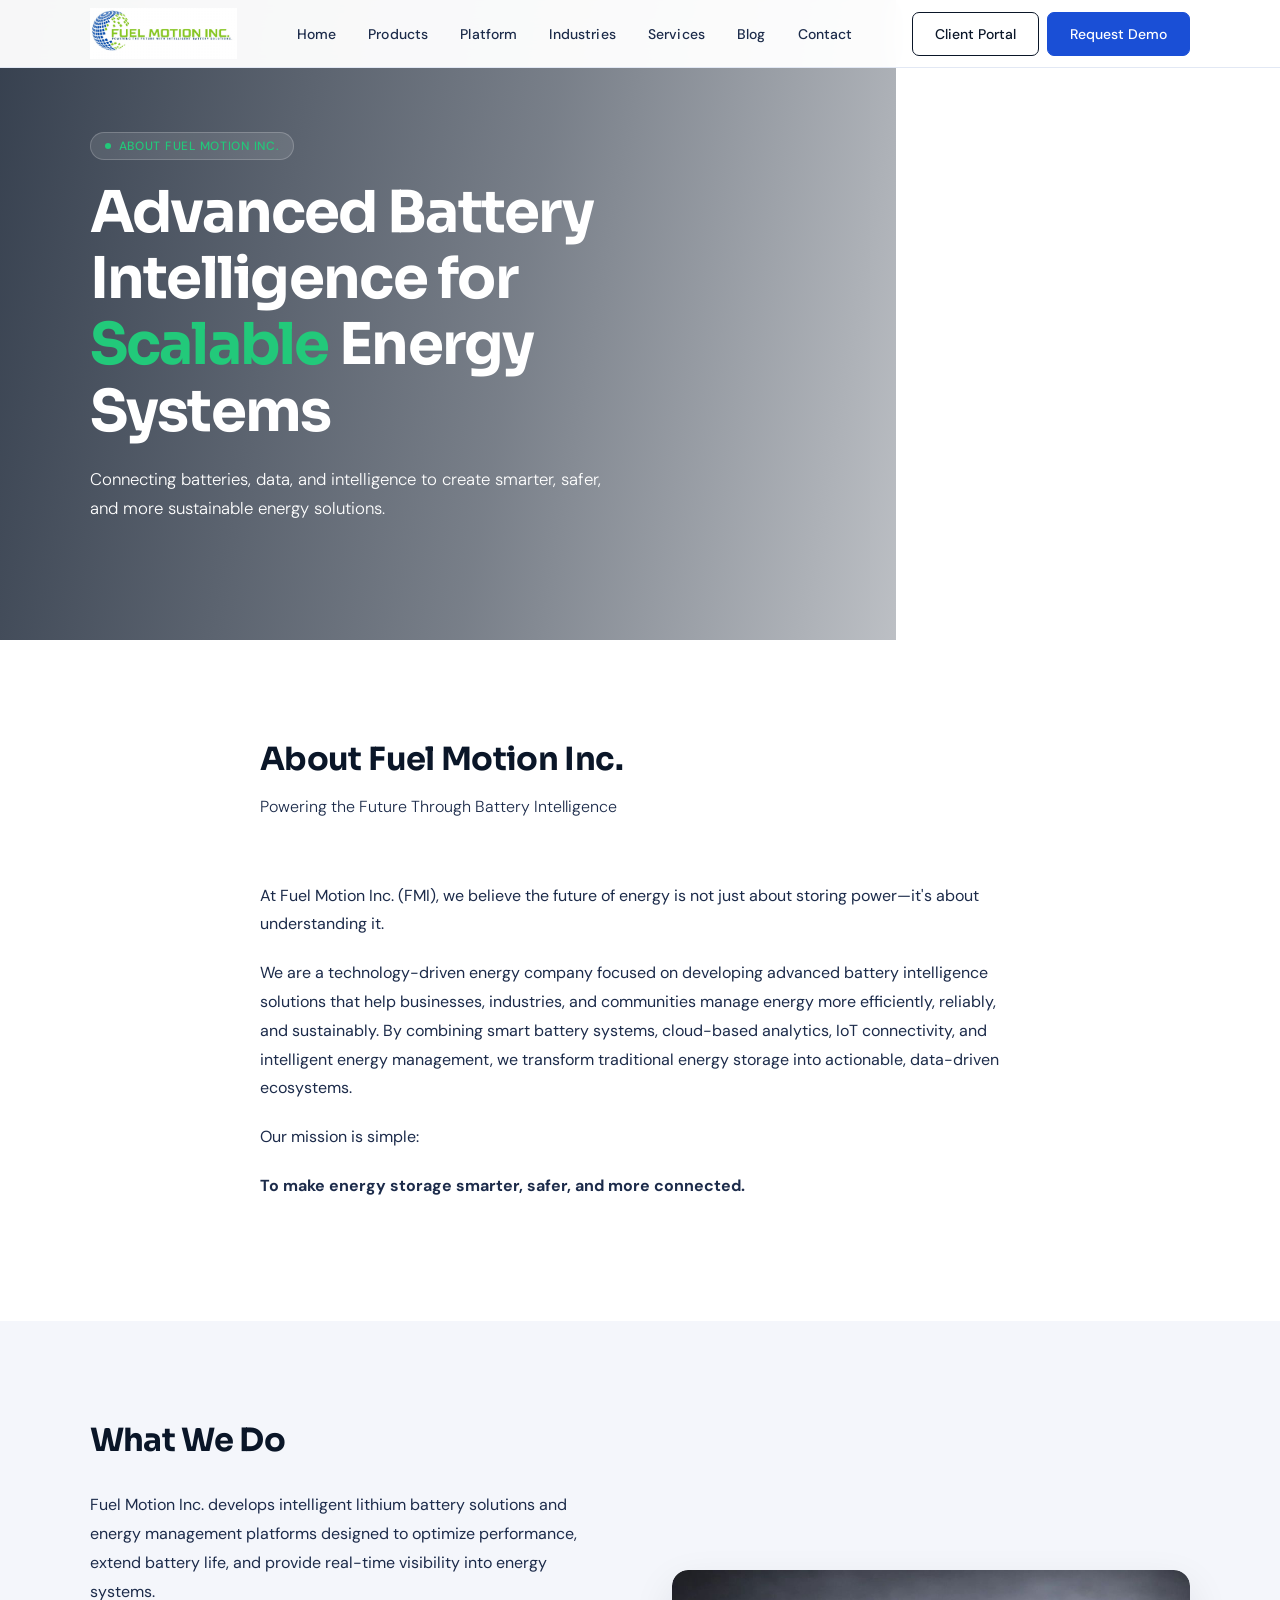
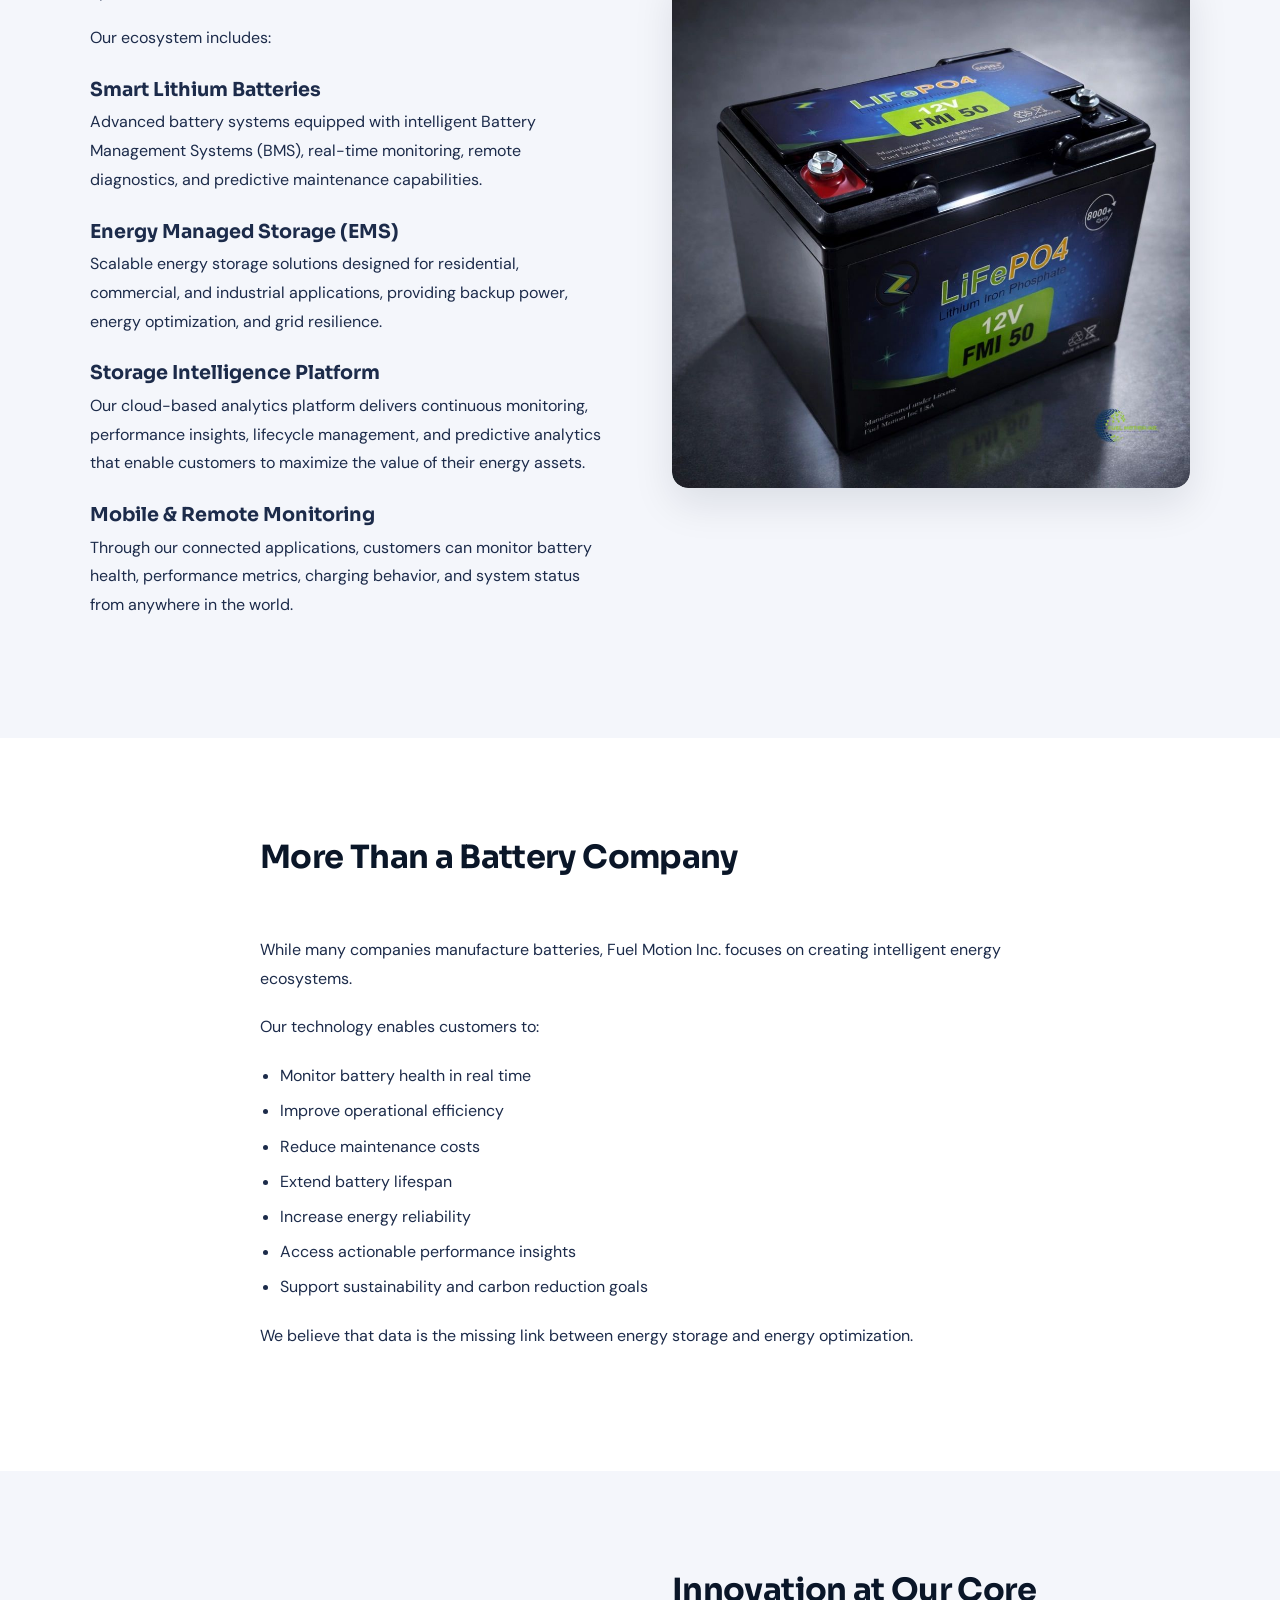
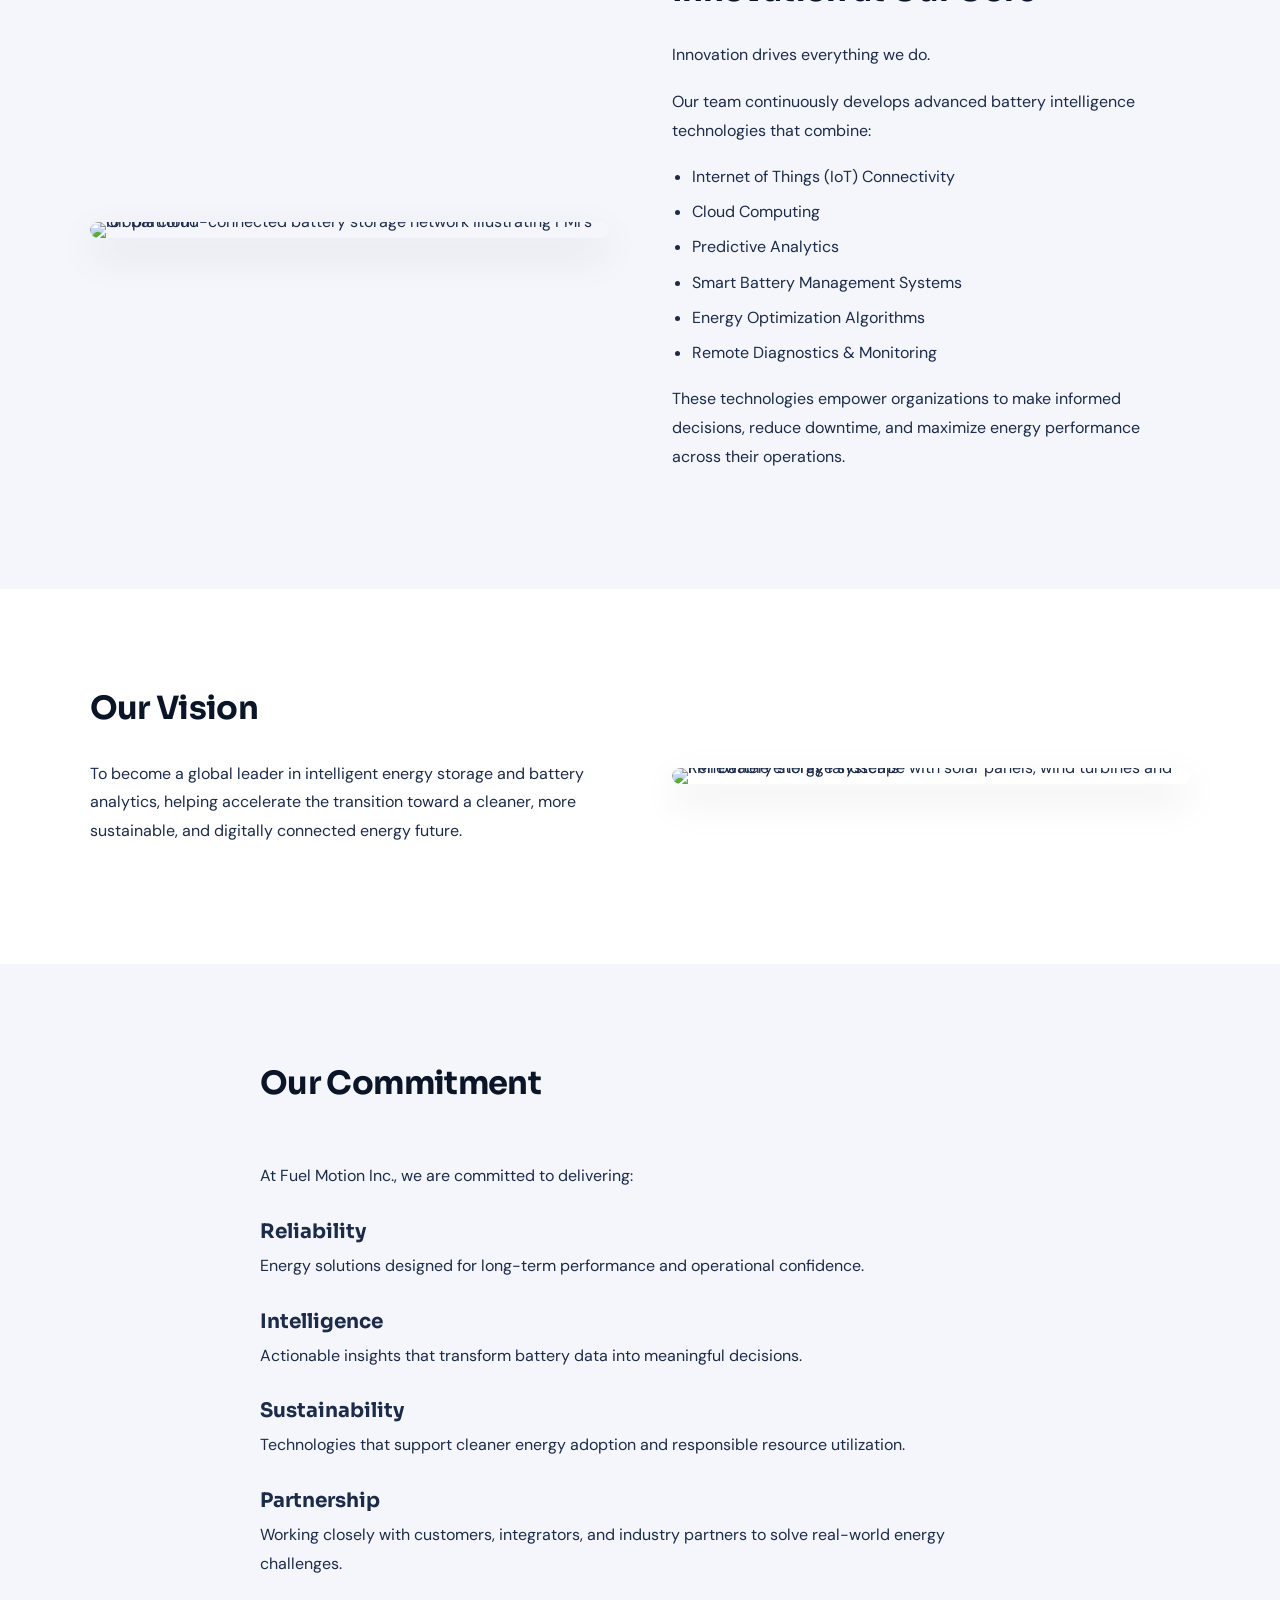
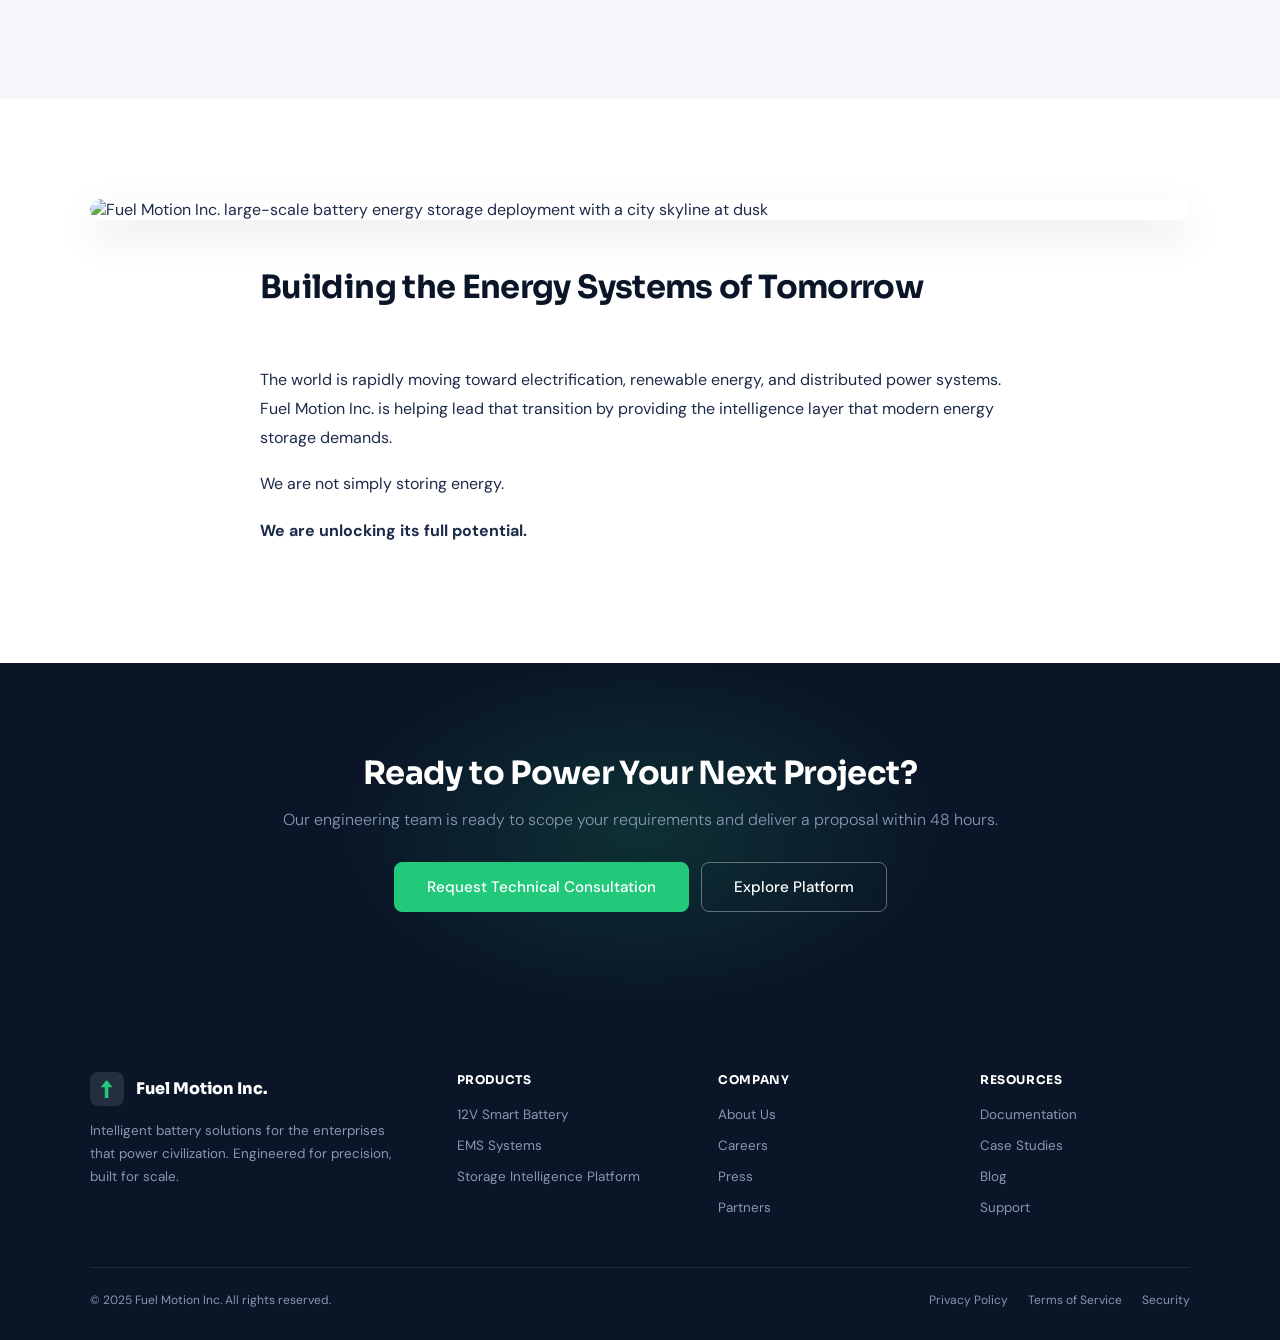
==== commit 1bb5362b: "Update about-us.html" ====
--- a/about-us.html
+++ b/about-us.html
@@ -53,7 +53,8 @@
       /* ── Hero with background image ── */
       .hero--about {
         position: relative;
-        background-image: url("assets/About us/top background.jpeg");
+        /*background-image: url("assets/About us/top background.jpeg");*/
+        background-image: url("https://picsum.photos/1600/900");
         background-size: cover;
         background-position: center 30%;
         min-height: 540px;
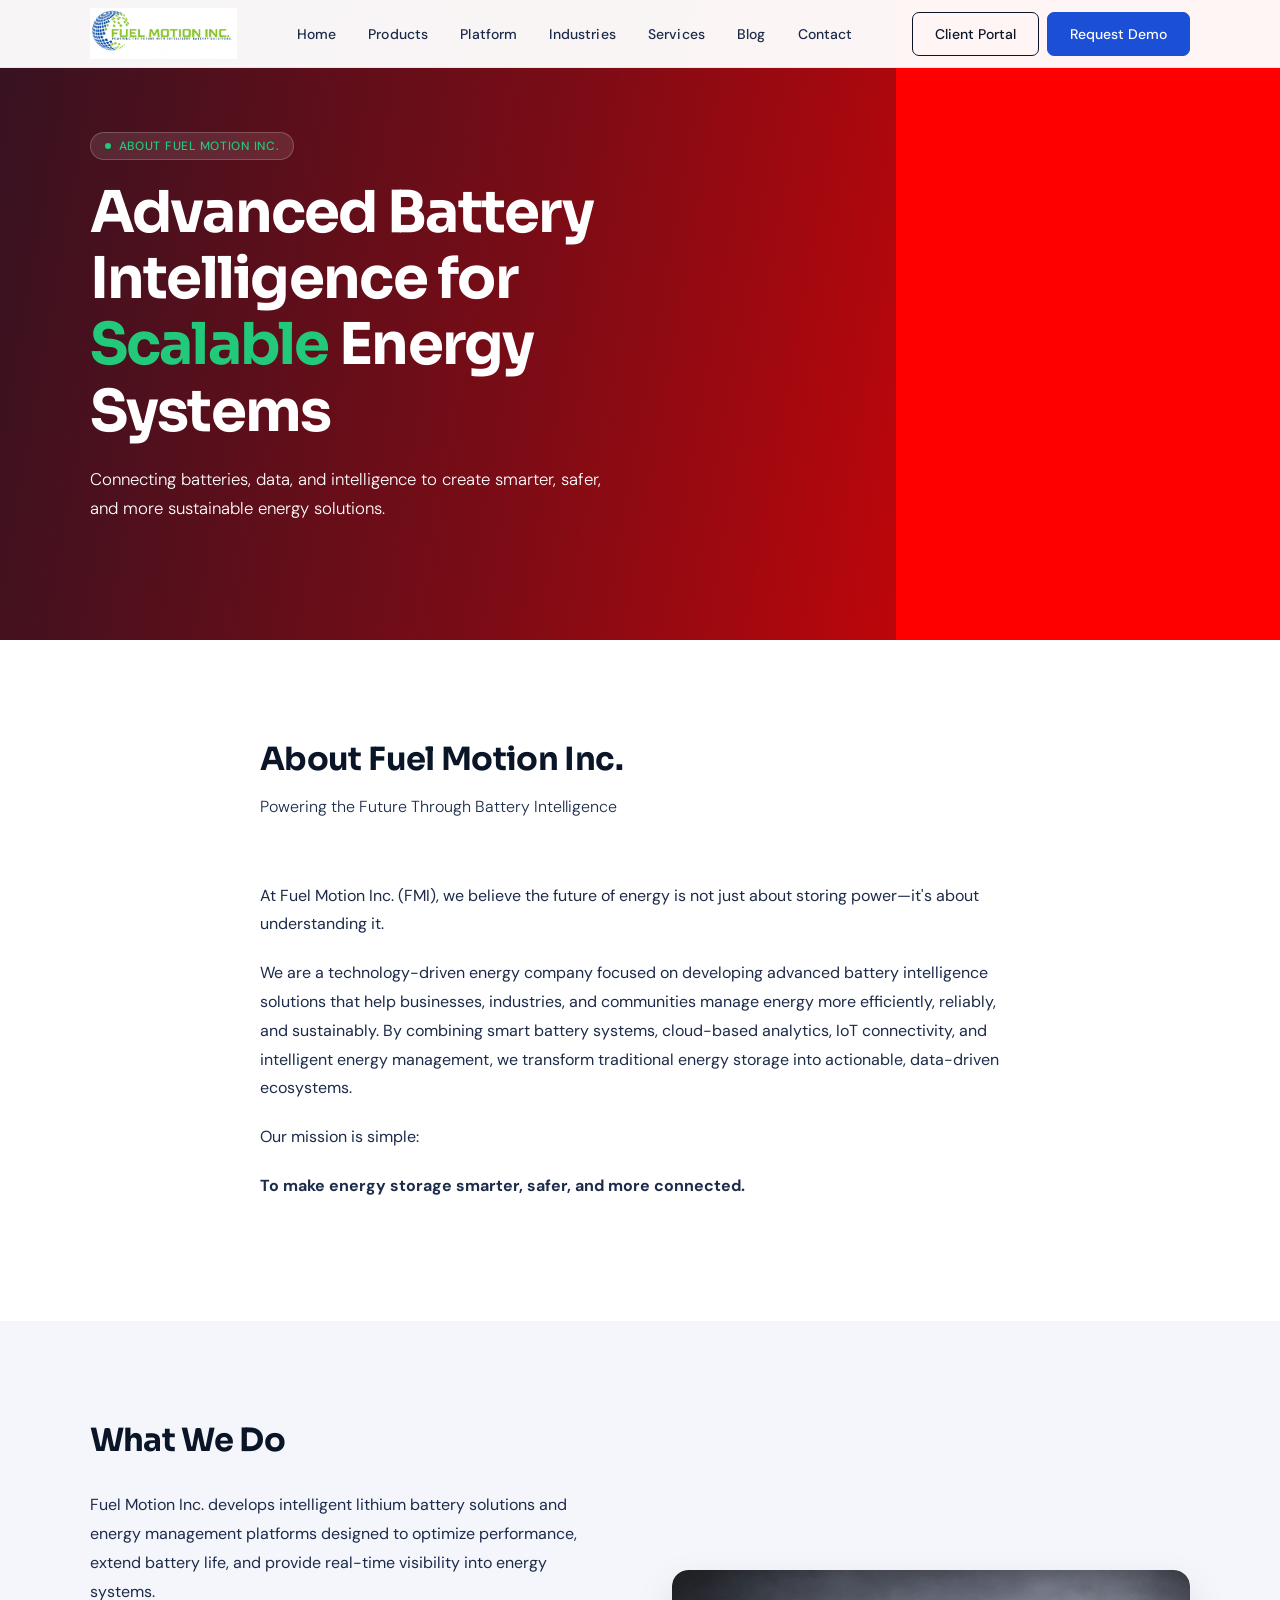
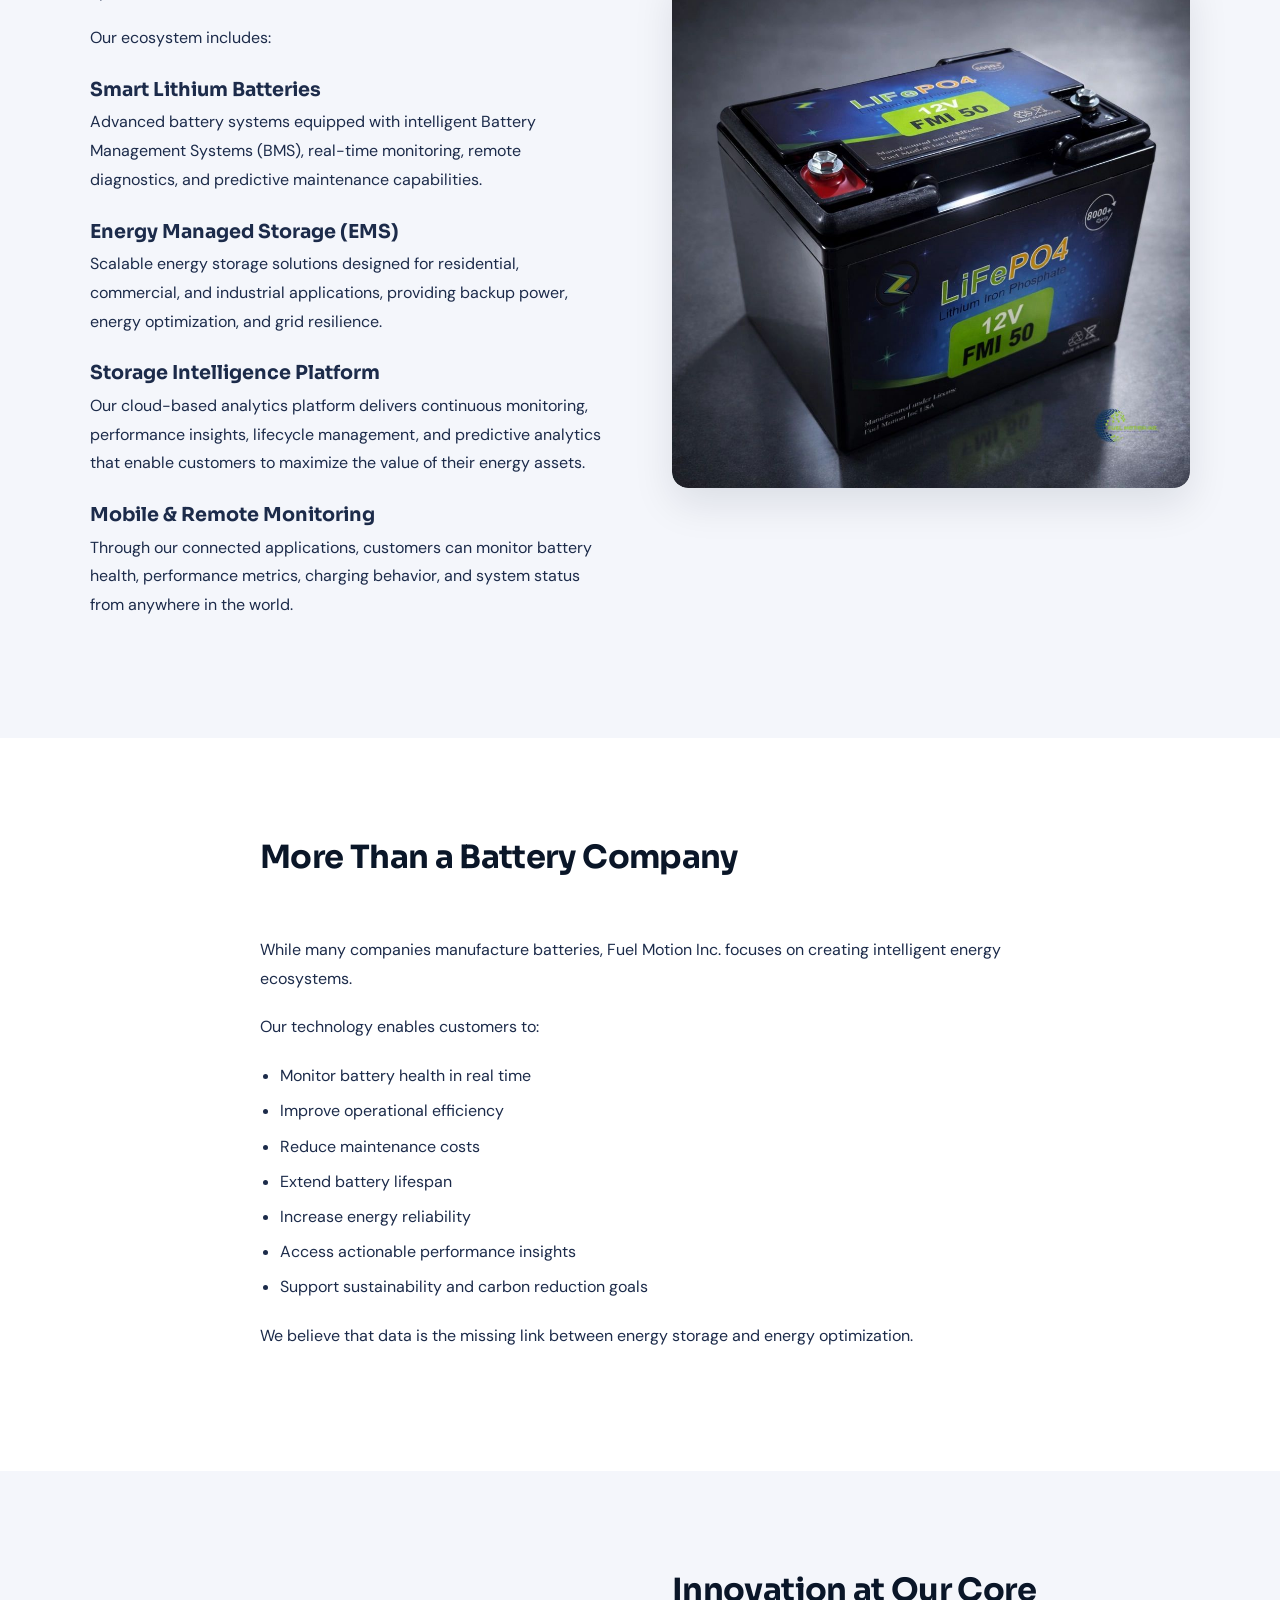
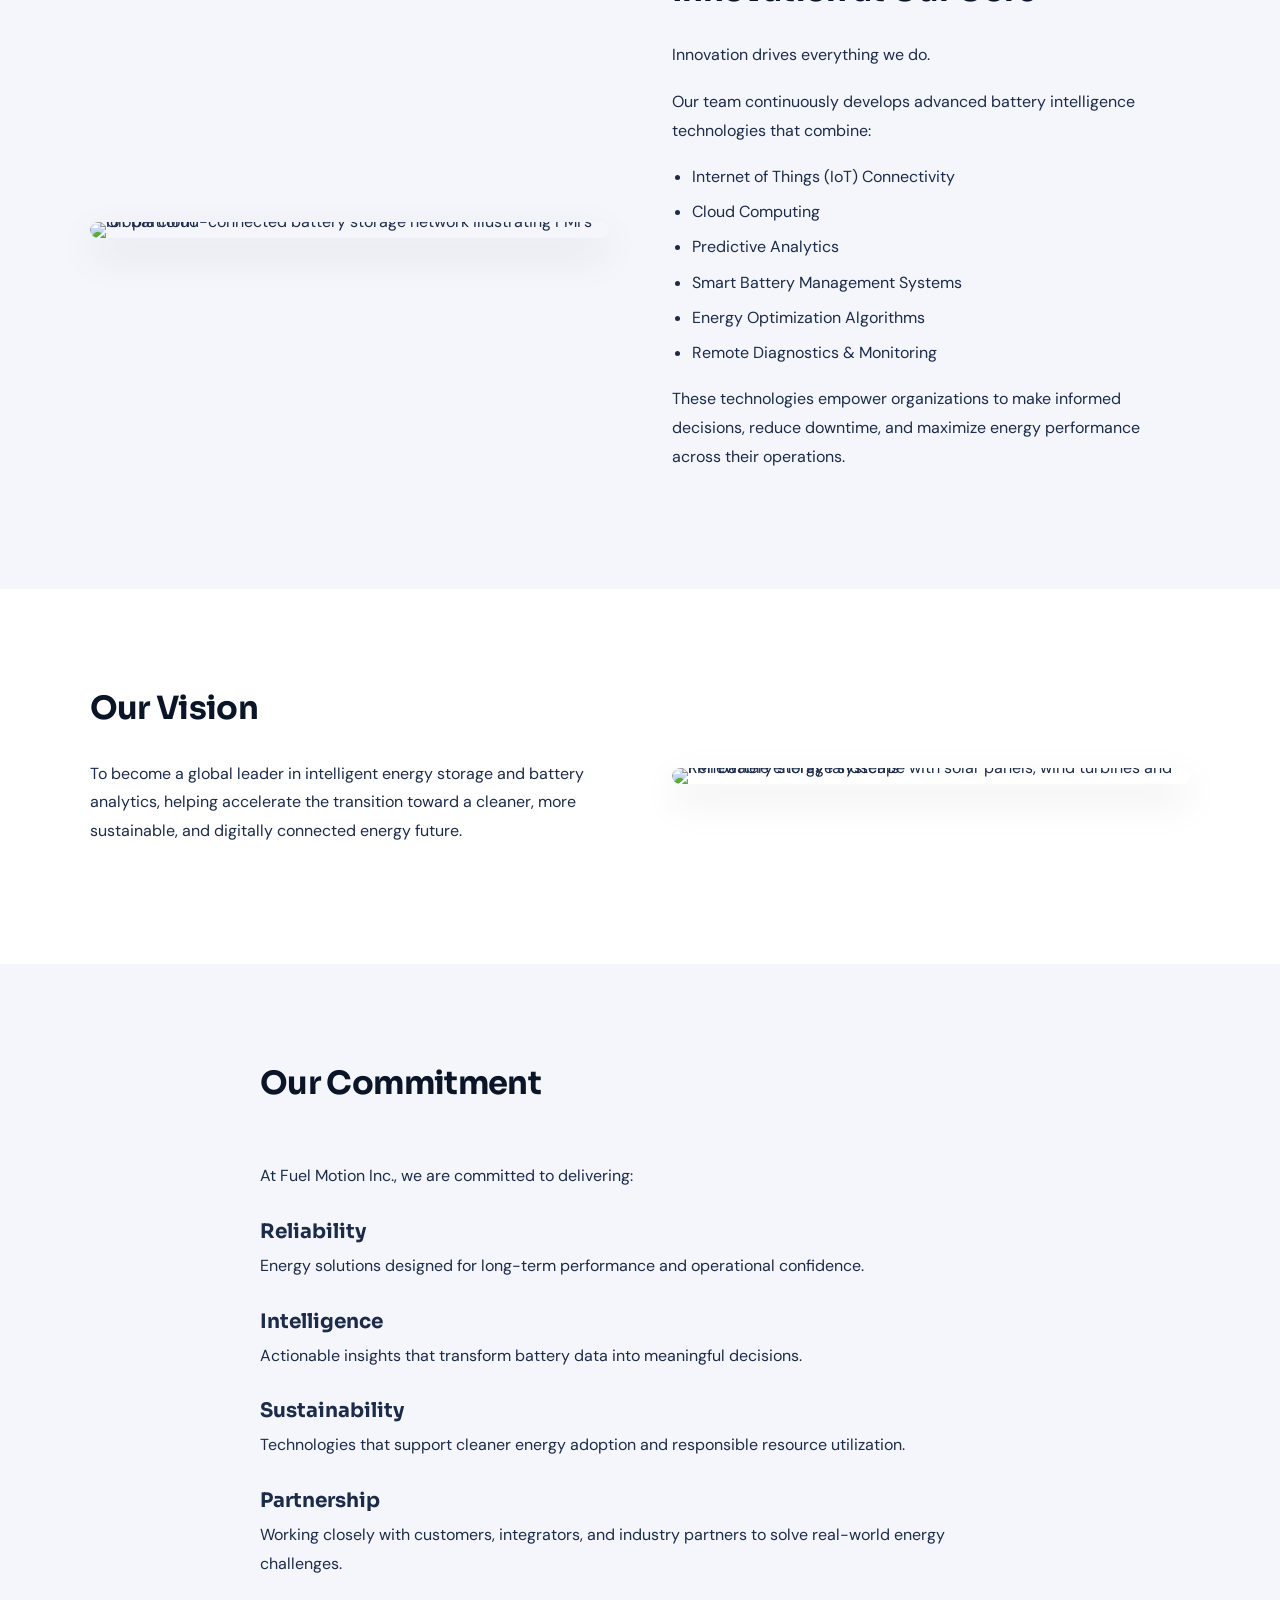
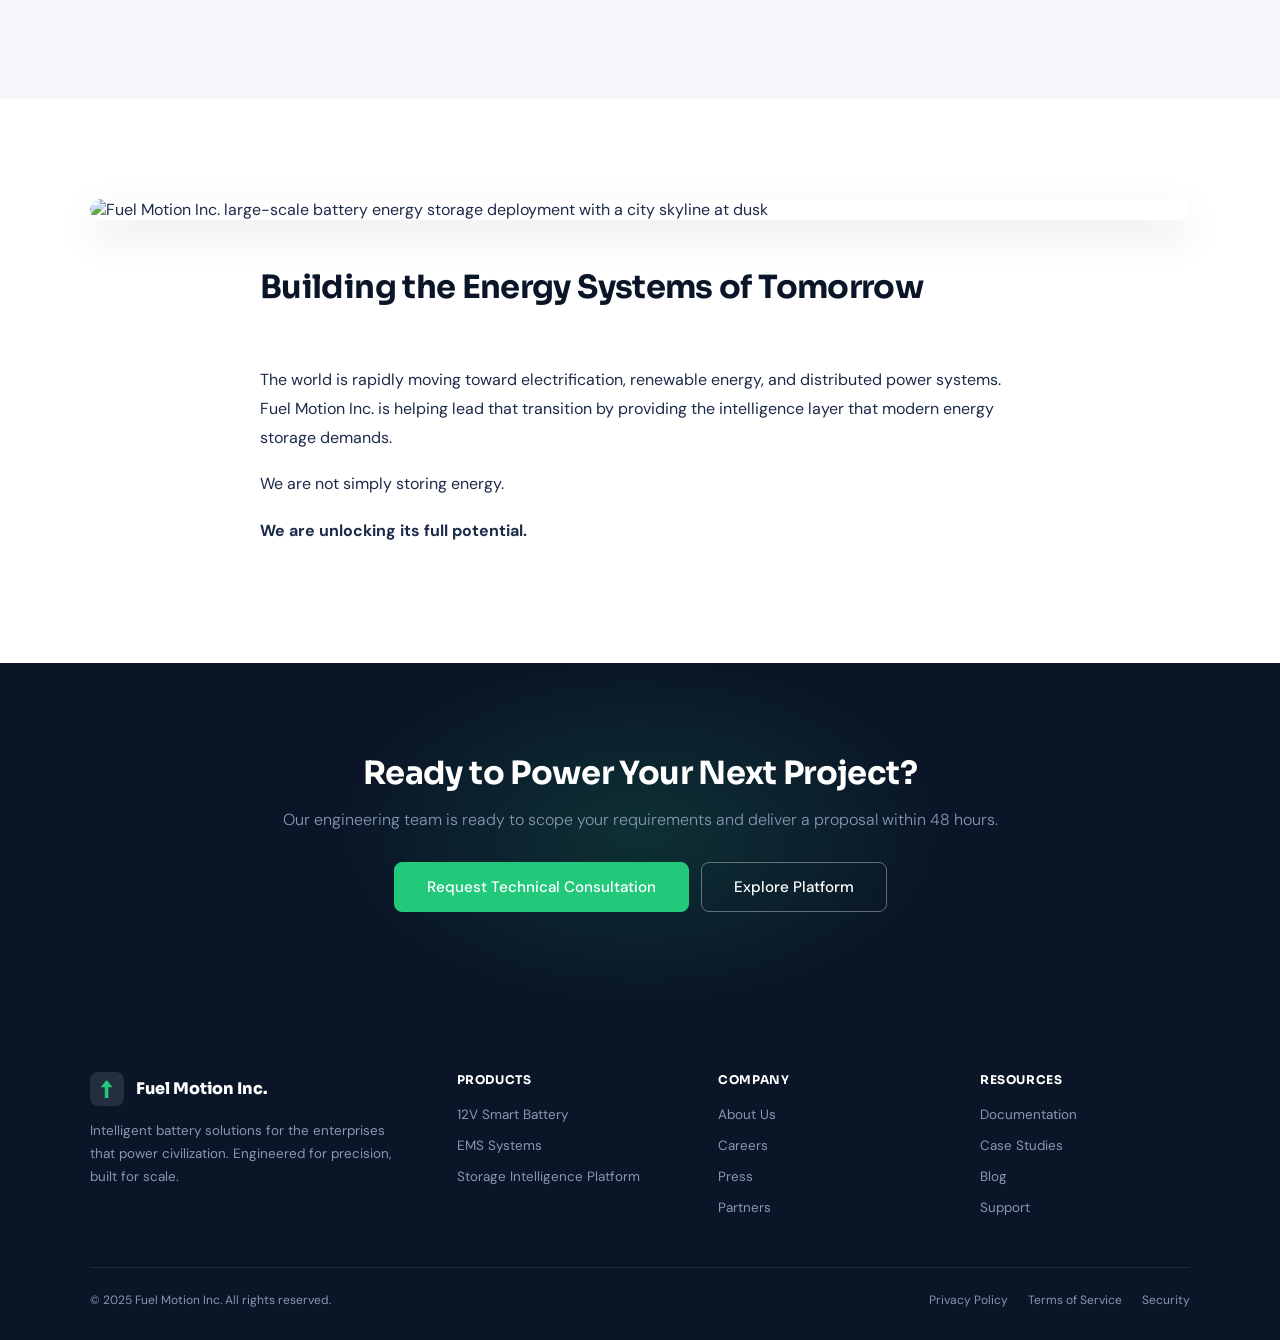
==== commit 7cb9d4e3: "Update about-us.html" ====
--- a/about-us.html
+++ b/about-us.html
@@ -58,6 +58,7 @@
         background-size: cover;
         background-position: center 30%;
         min-height: 540px;
+        background: red;
       }
       .hero--about::before {
         content: "";
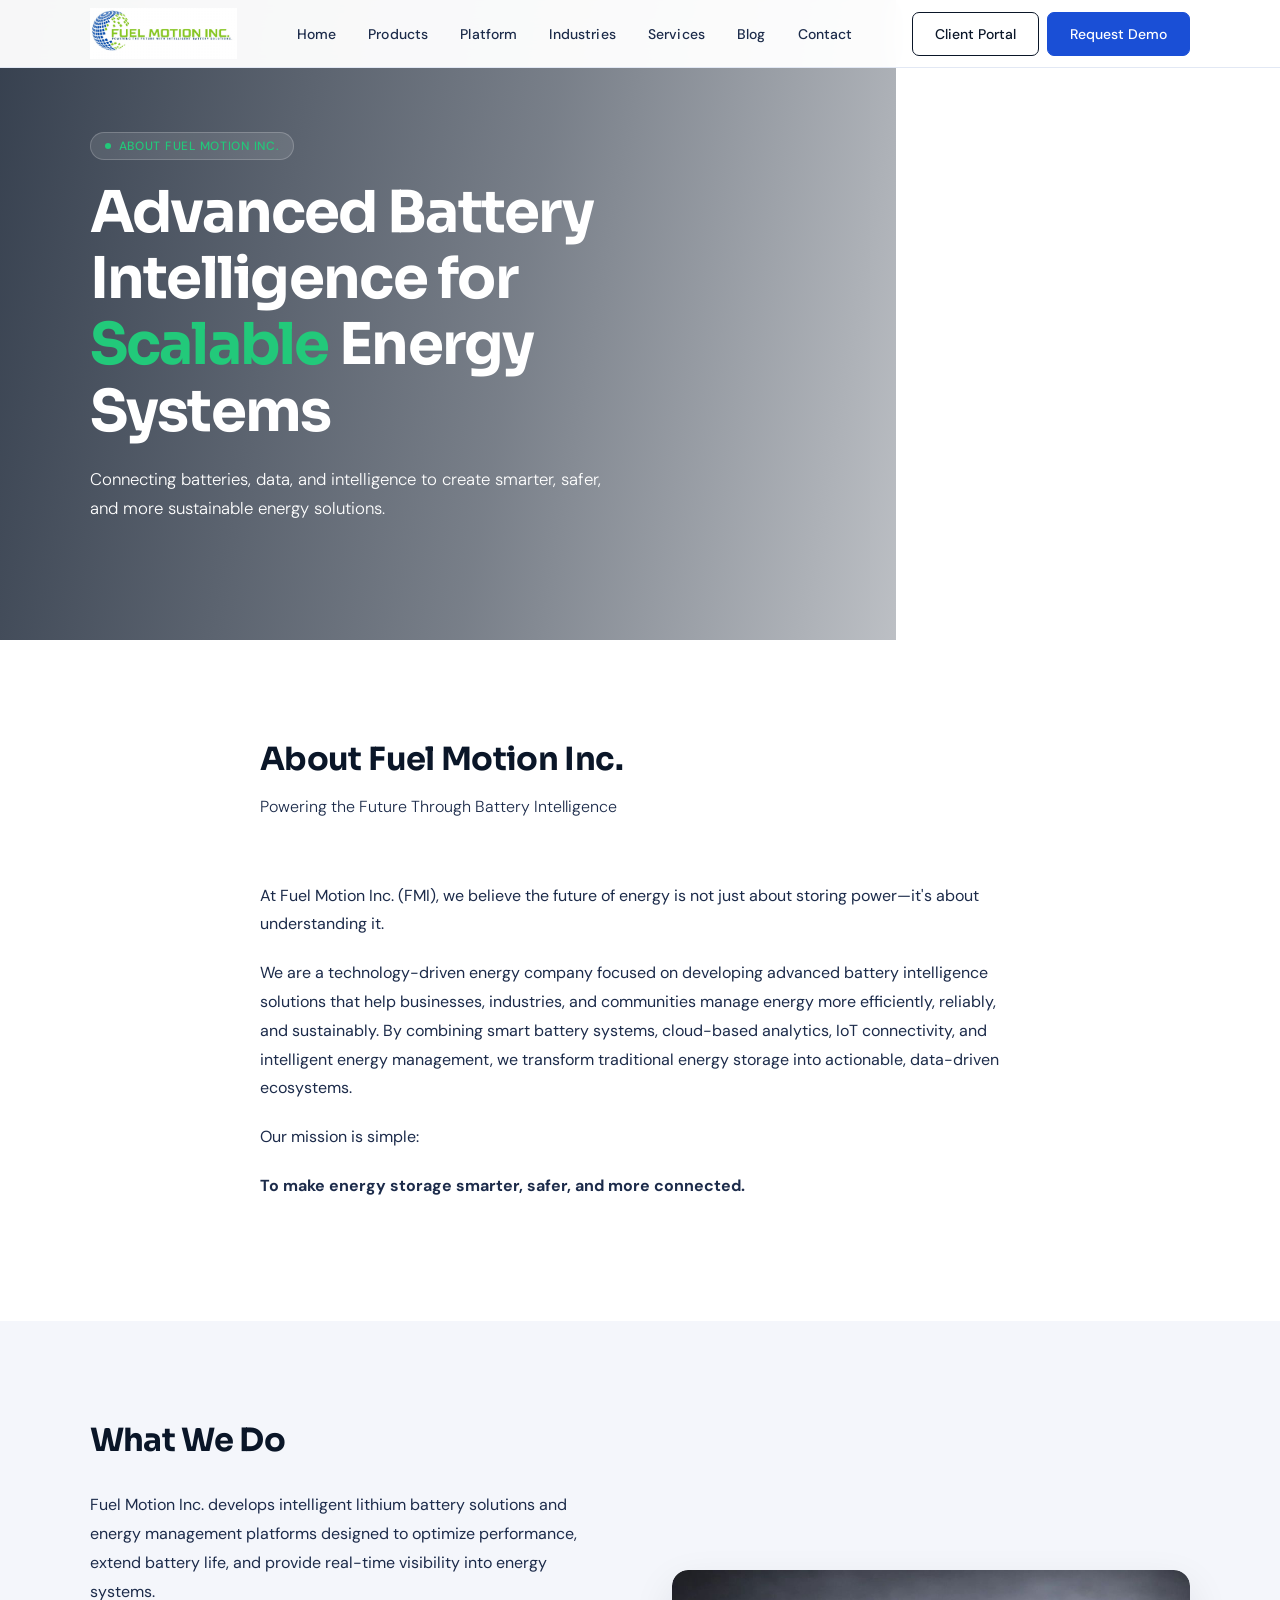
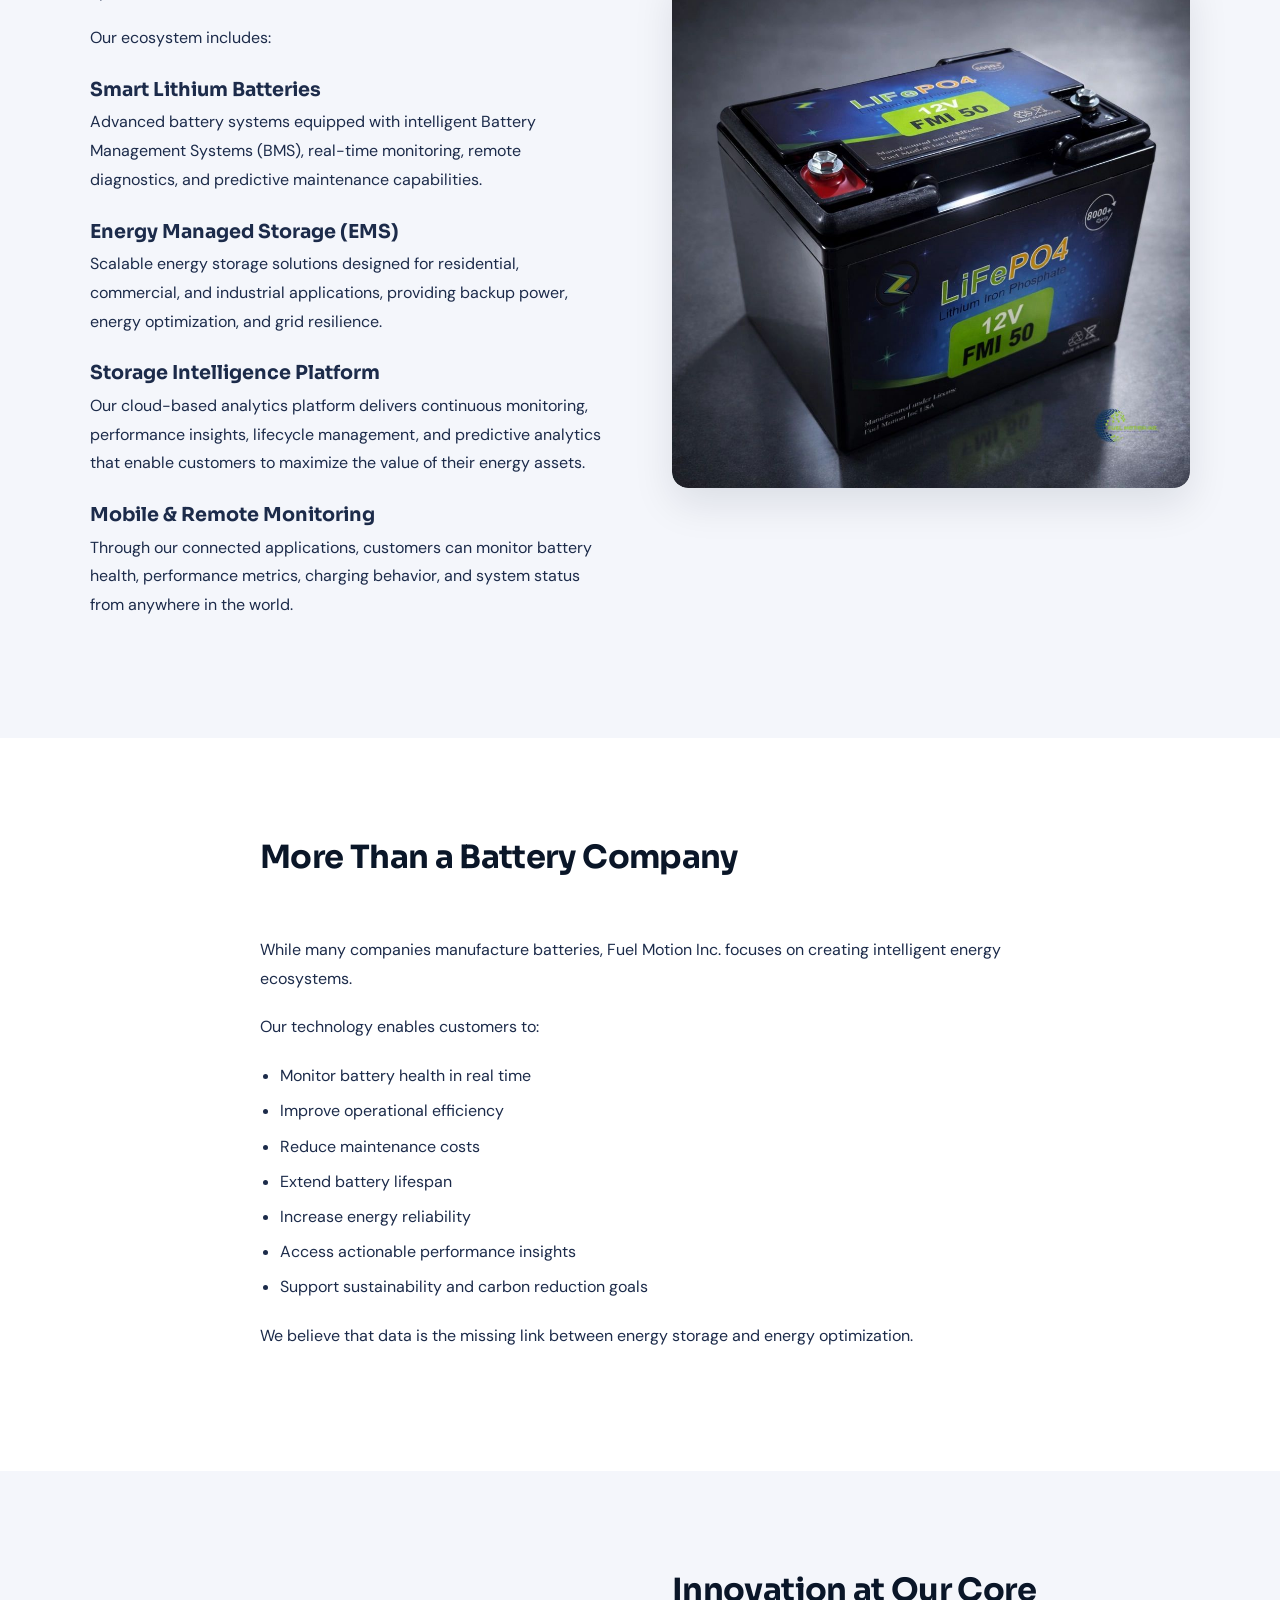
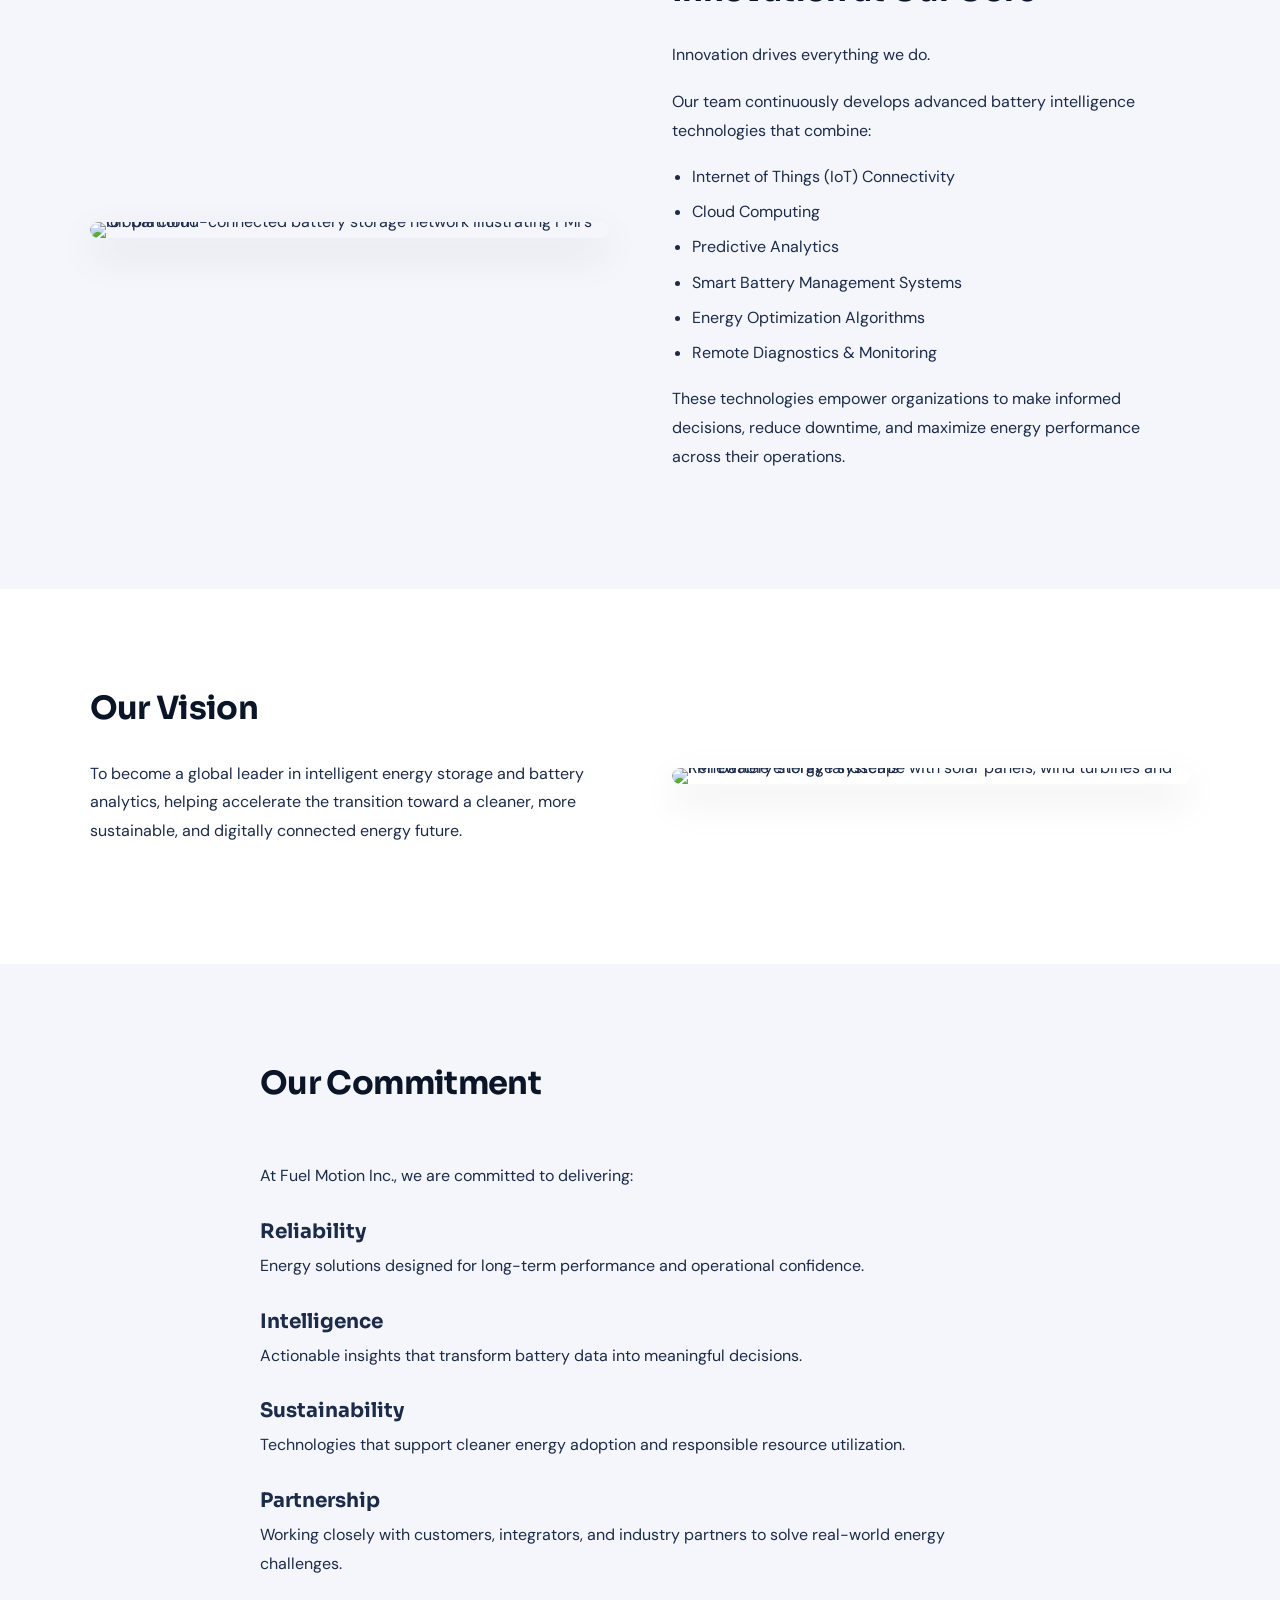
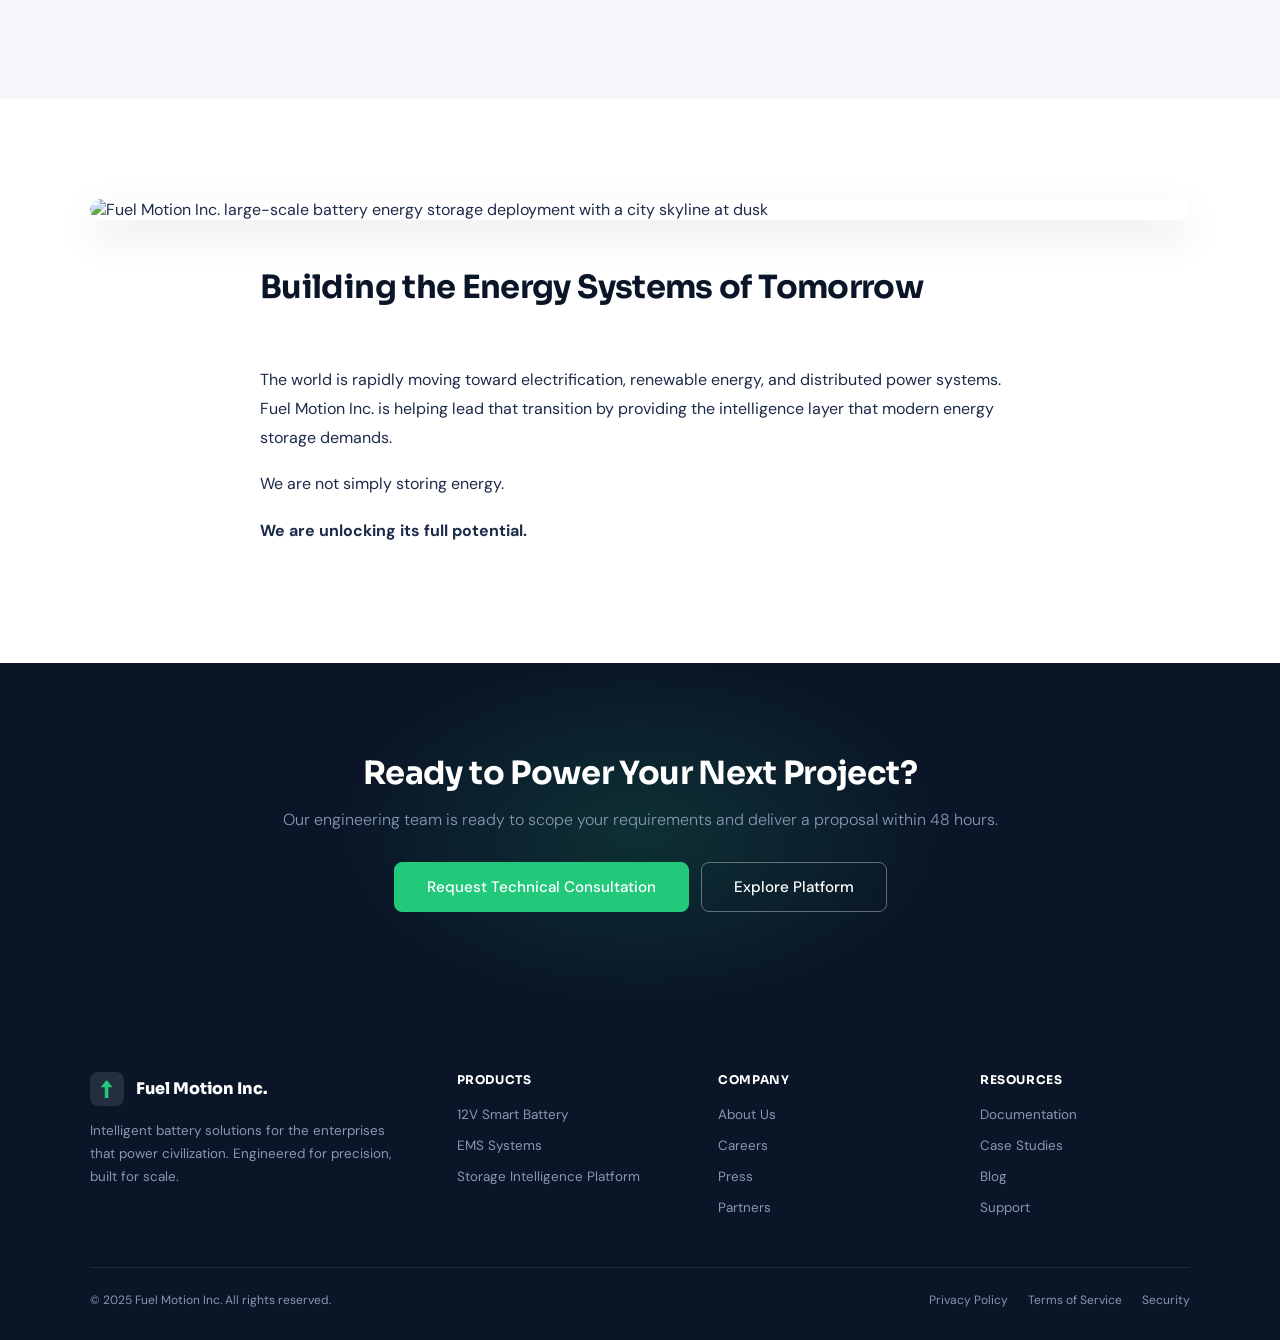
==== commit 88c9aa06: "Update about-us.html" ====
--- a/about-us.html
+++ b/about-us.html
@@ -51,15 +51,21 @@
       }
 
       /* ── Hero with background image ── */
-      .hero--about {
+      /*.hero--about {
         position: relative;
         /*background-image: url("assets/About us/top background.jpeg");*/
-        background-image: url("https://picsum.photos/1600/900");
+       /* background-image: url("https://picsum.photos/1600/900");
         background-size: cover;
         background-position: center 30%;
         min-height: 540px;
         background: red;
-      }
+      }*/
+
+      .hero--about {
+    position: relative;
+    min-height: 540px;
+    background: url("https://picsum.photos/1600/900") center center / cover no-repeat !important;
+}
       .hero--about::before {
         content: "";
         position: absolute;
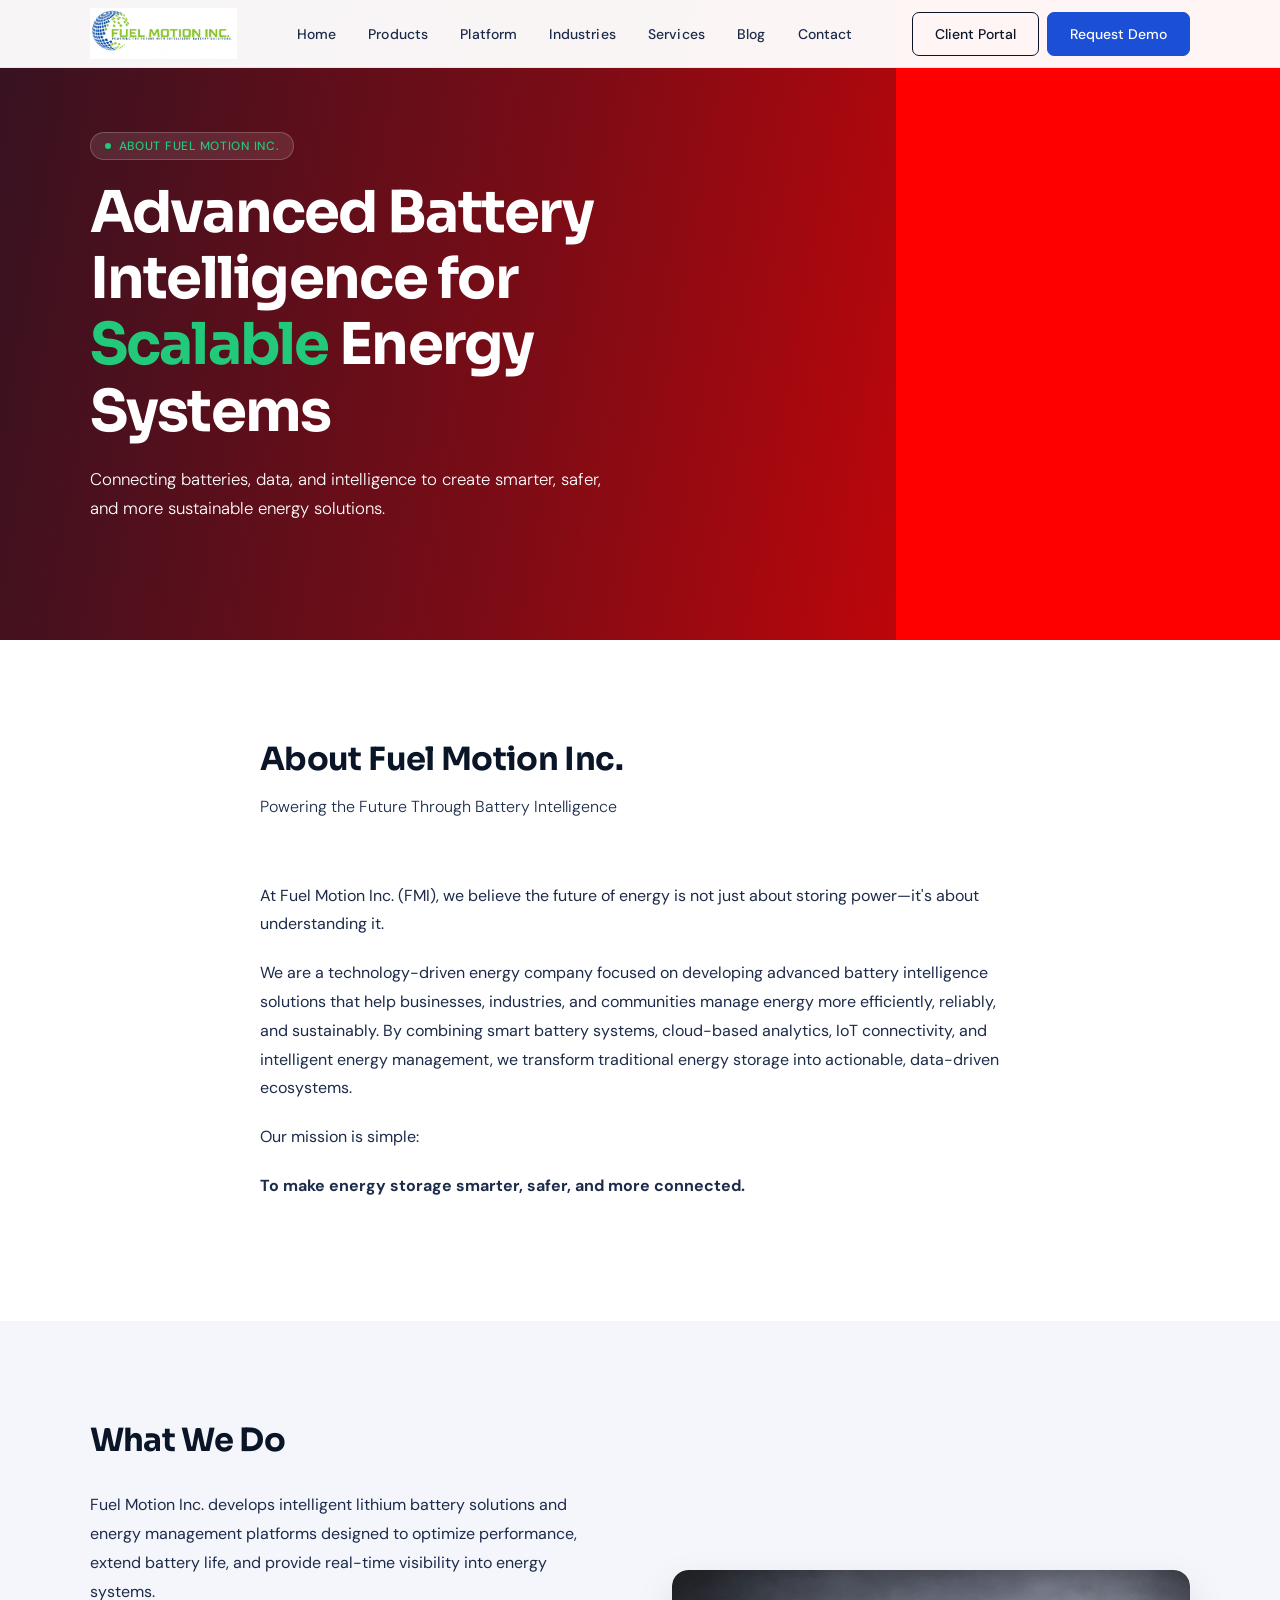
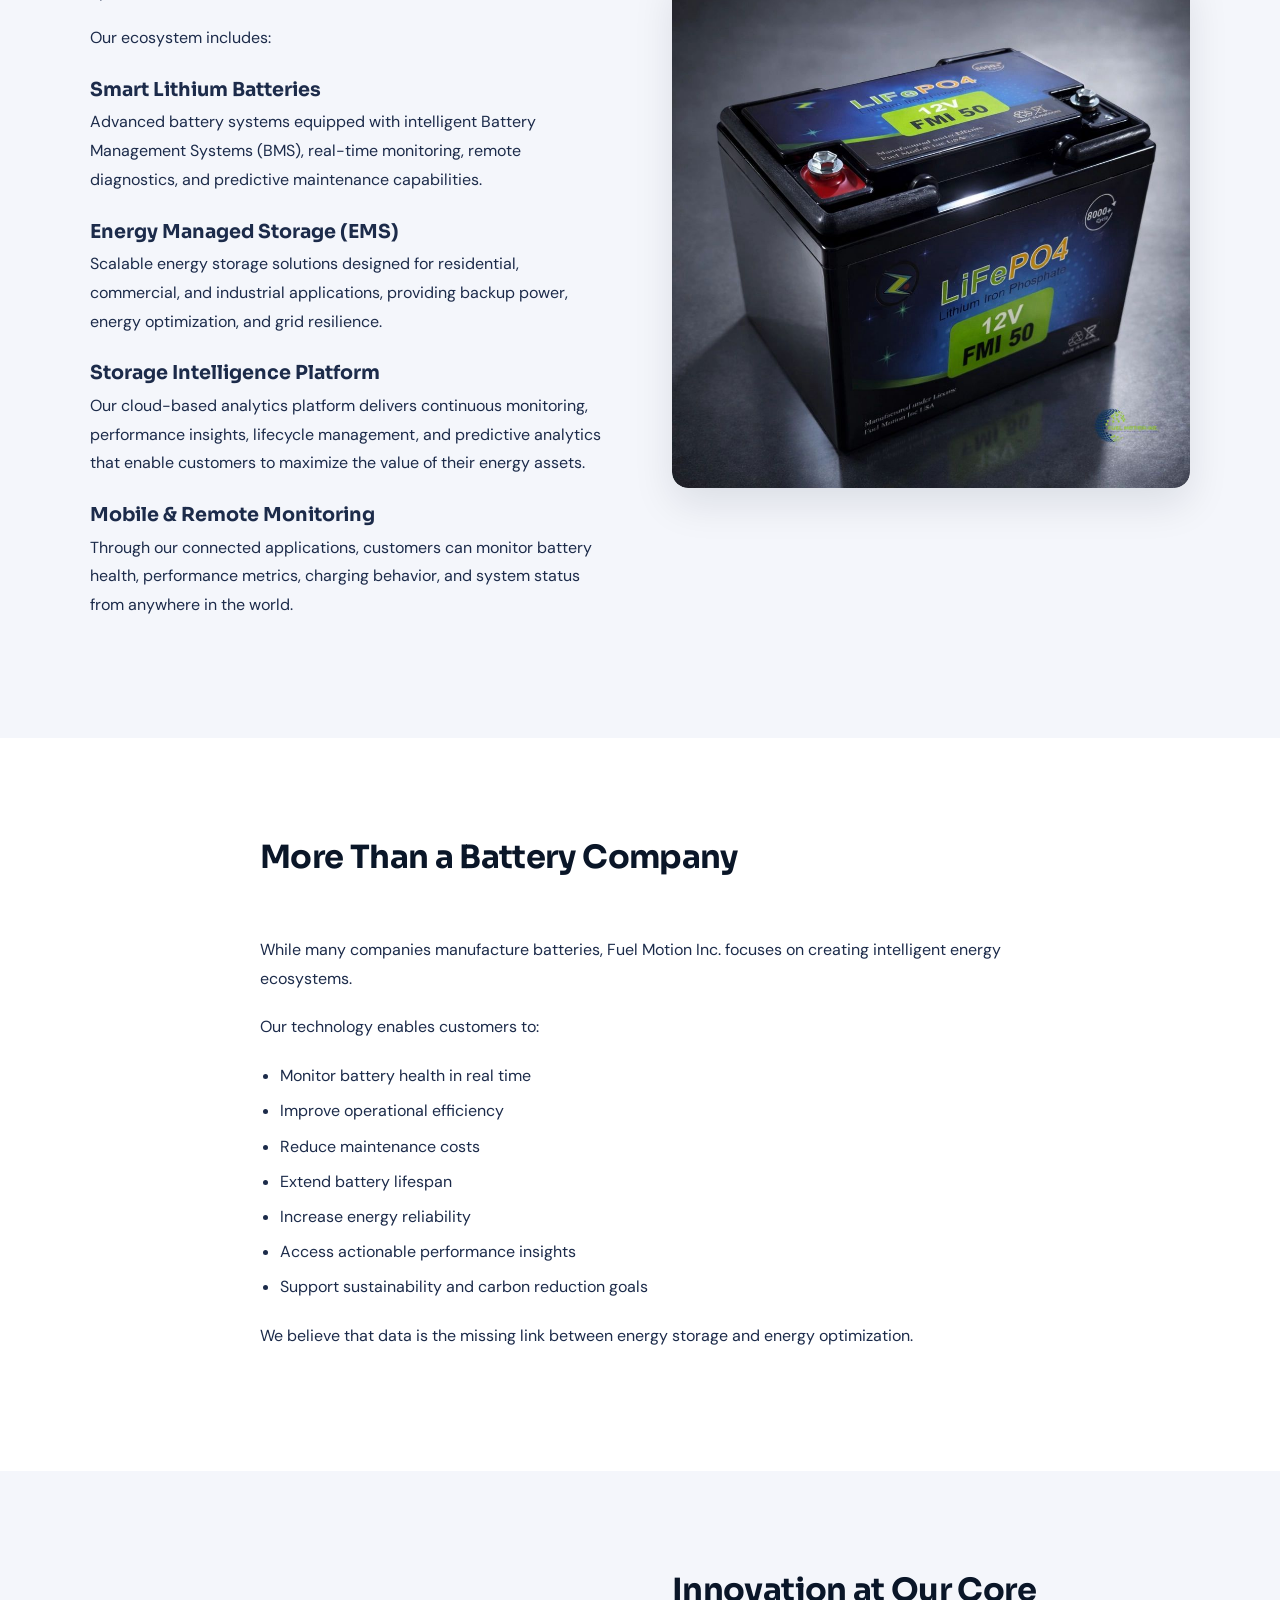
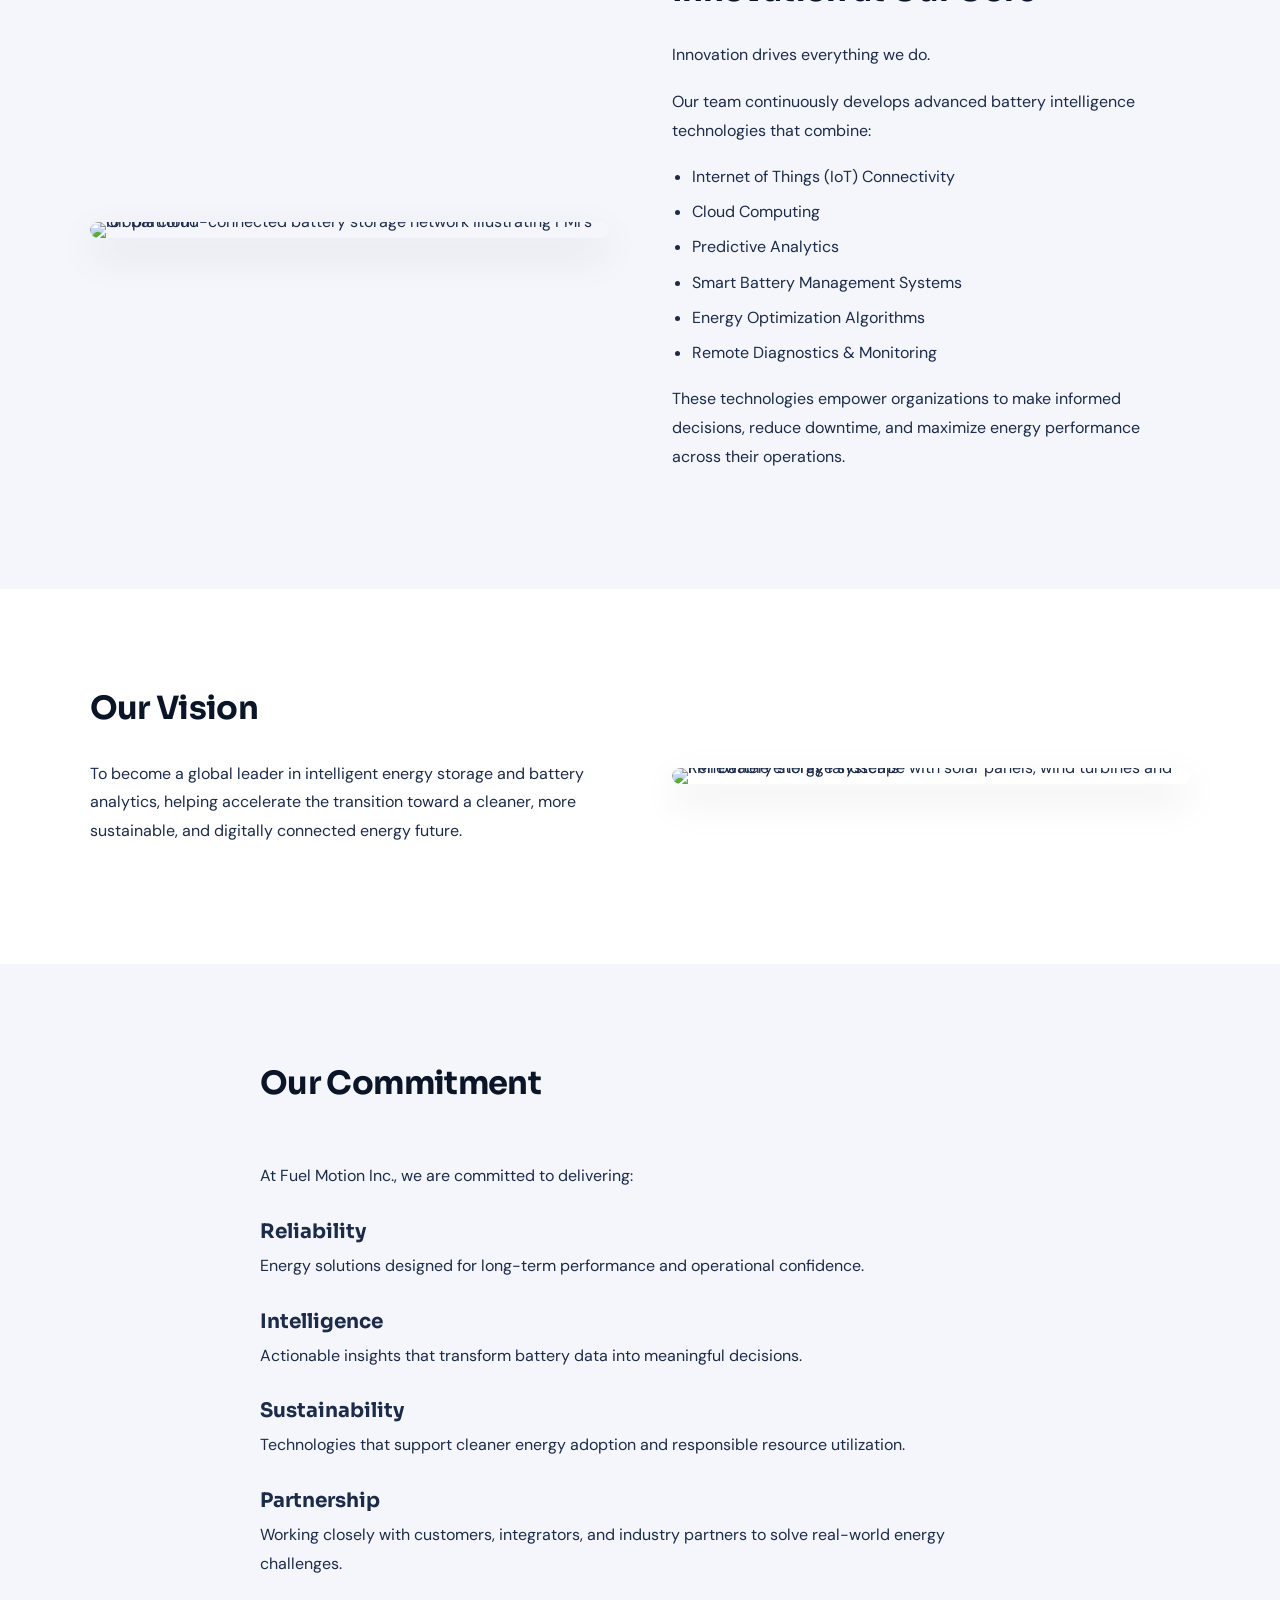
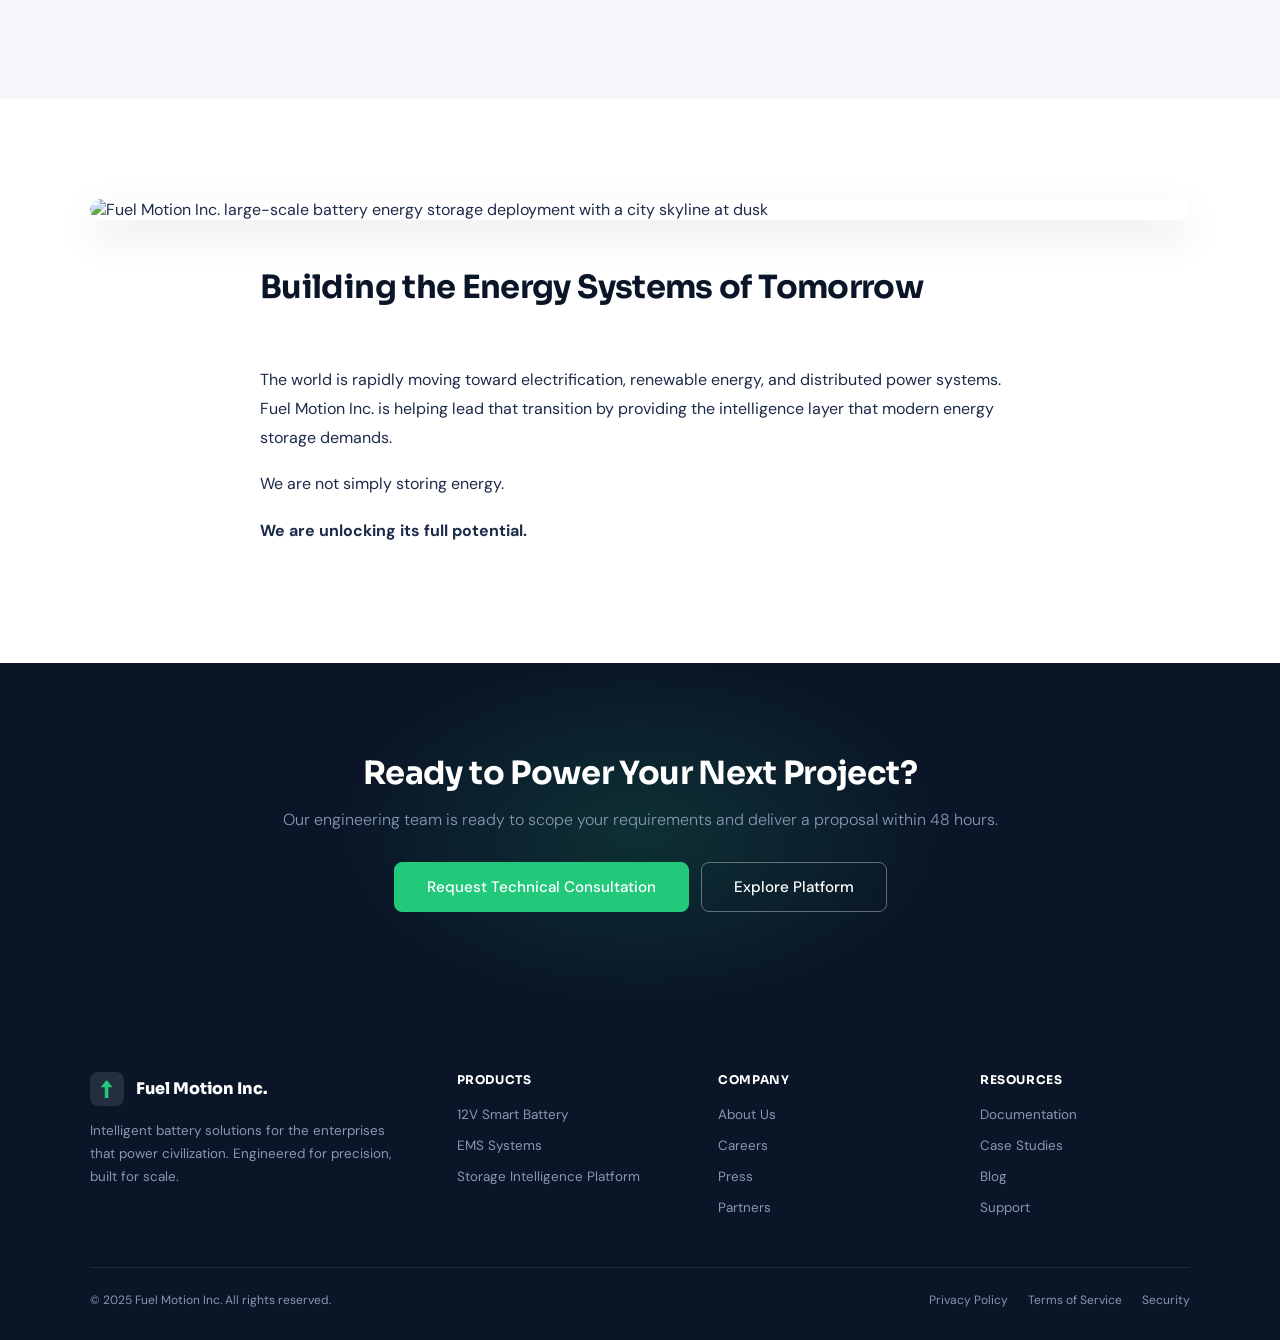
==== commit 7c91b295: "Update about-us.html" ====
--- a/about-us.html
+++ b/about-us.html
@@ -51,21 +51,21 @@
       }
 
       /* ── Hero with background image ── */
-      /*.hero--about {
+      .hero--about {
         position: relative;
         /*background-image: url("assets/About us/top background.jpeg");*/
-       /* background-image: url("https://picsum.photos/1600/900");
+        background-image: url("https://picsum.photos/1600/900");
         background-size: cover;
         background-position: center 30%;
         min-height: 540px;
         background: red;
-      }*/
-
-      .hero--about {
+      }
+
+     /* .hero--about {
     position: relative;
     min-height: 540px;
     background: url("https://picsum.photos/1600/900") center center / cover no-repeat !important;
-}
+}*/
       .hero--about::before {
         content: "";
         position: absolute;
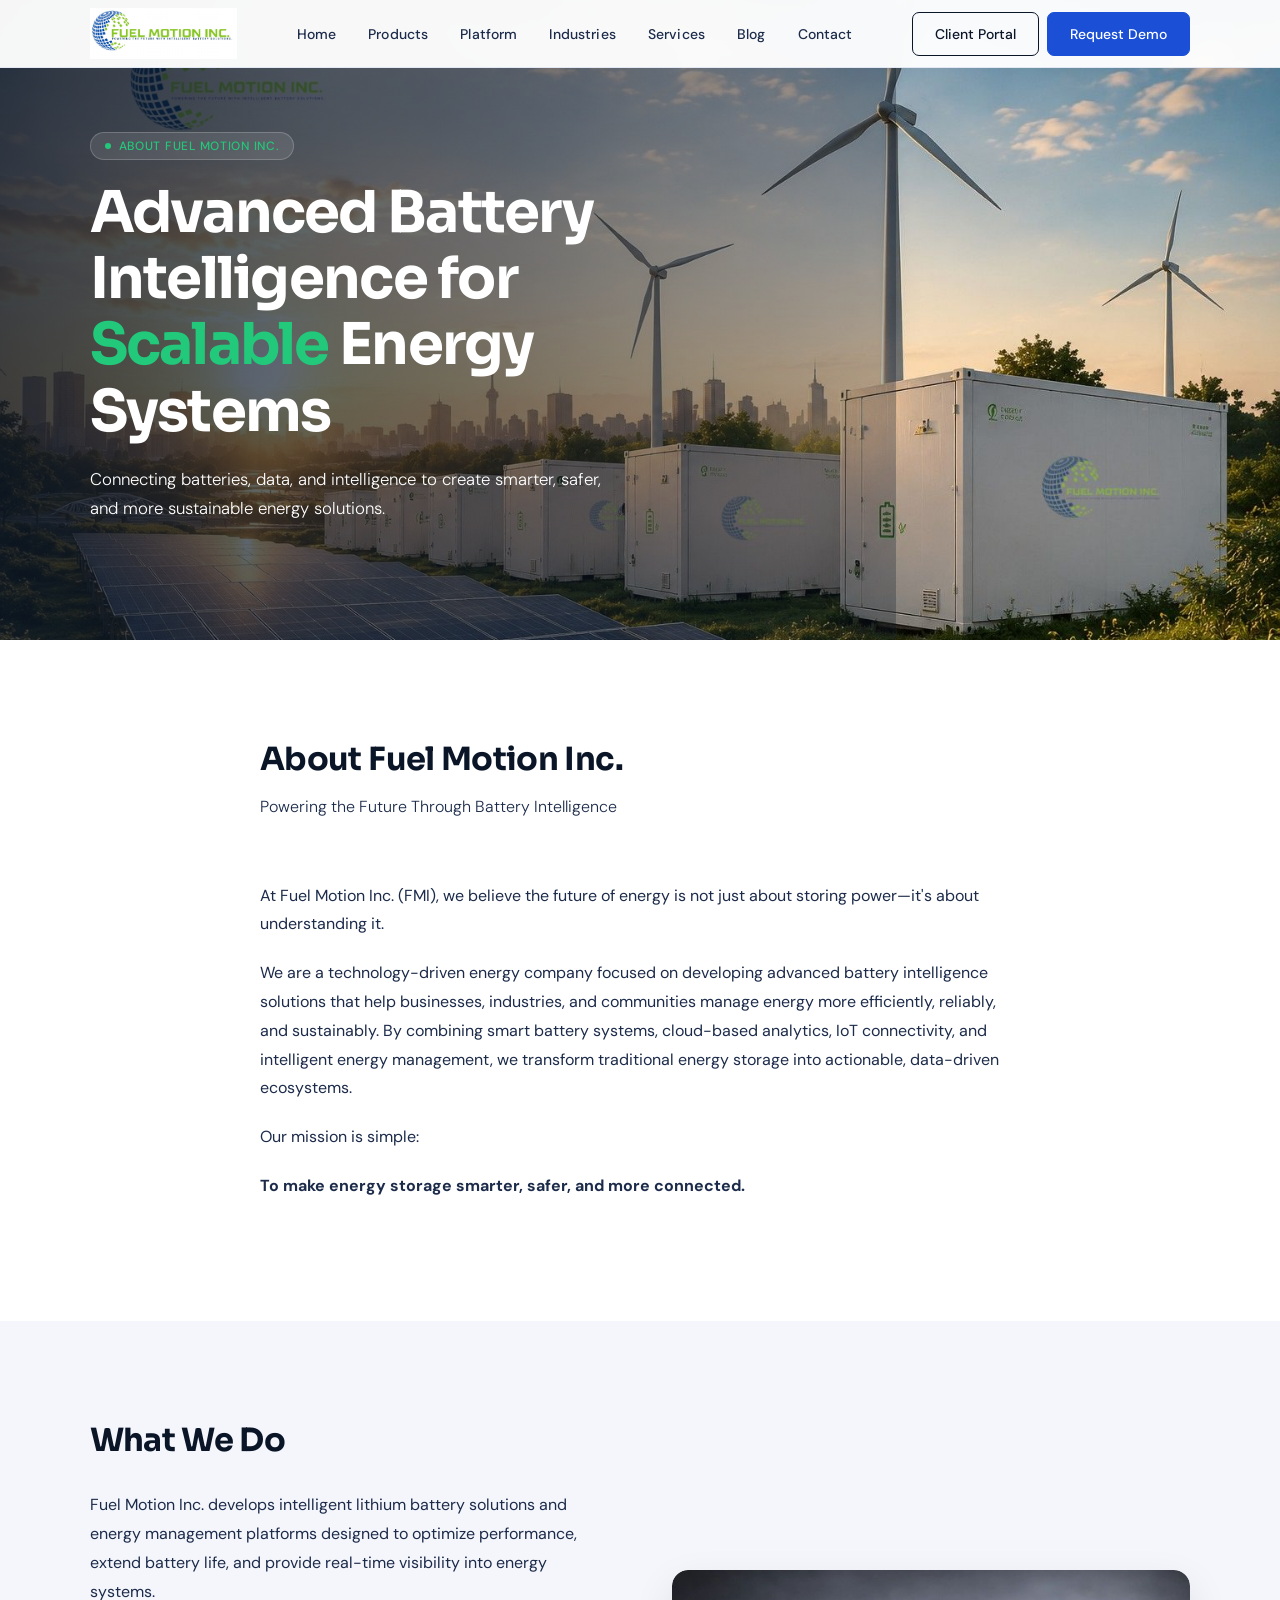
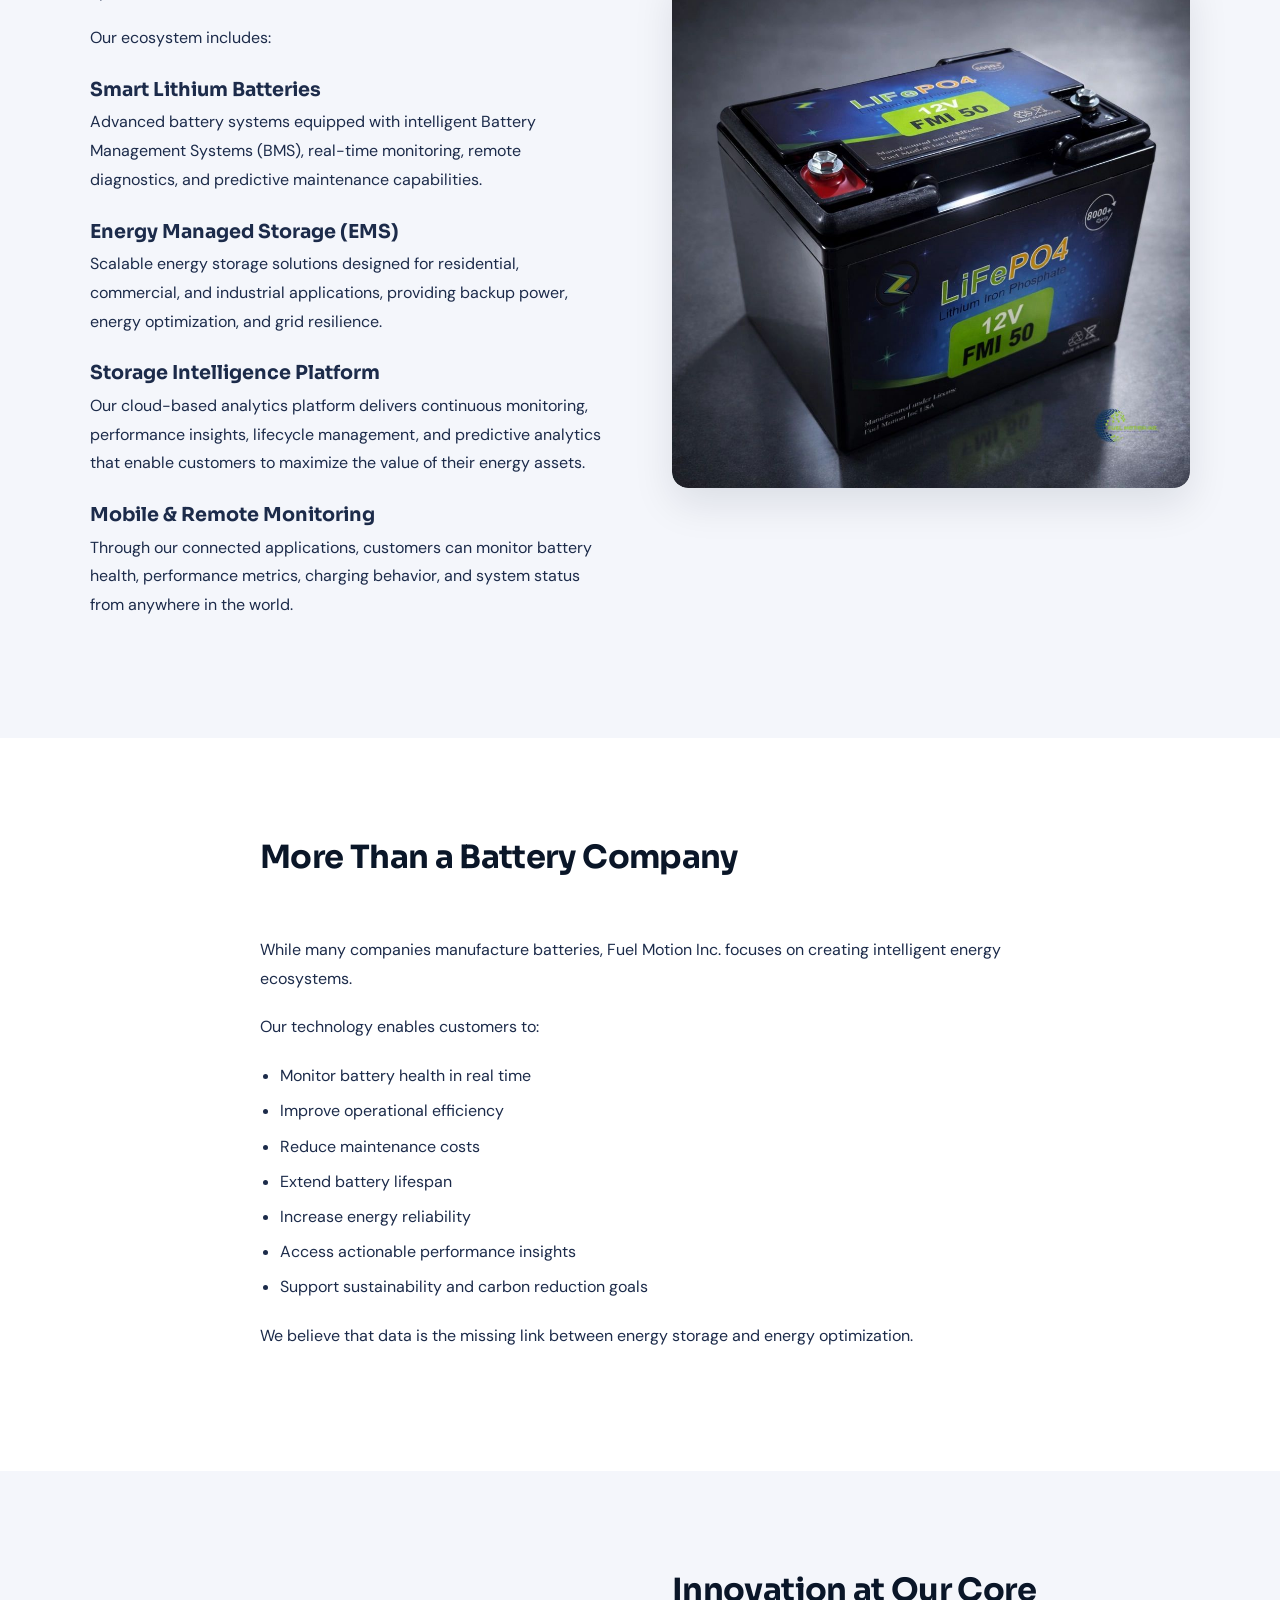
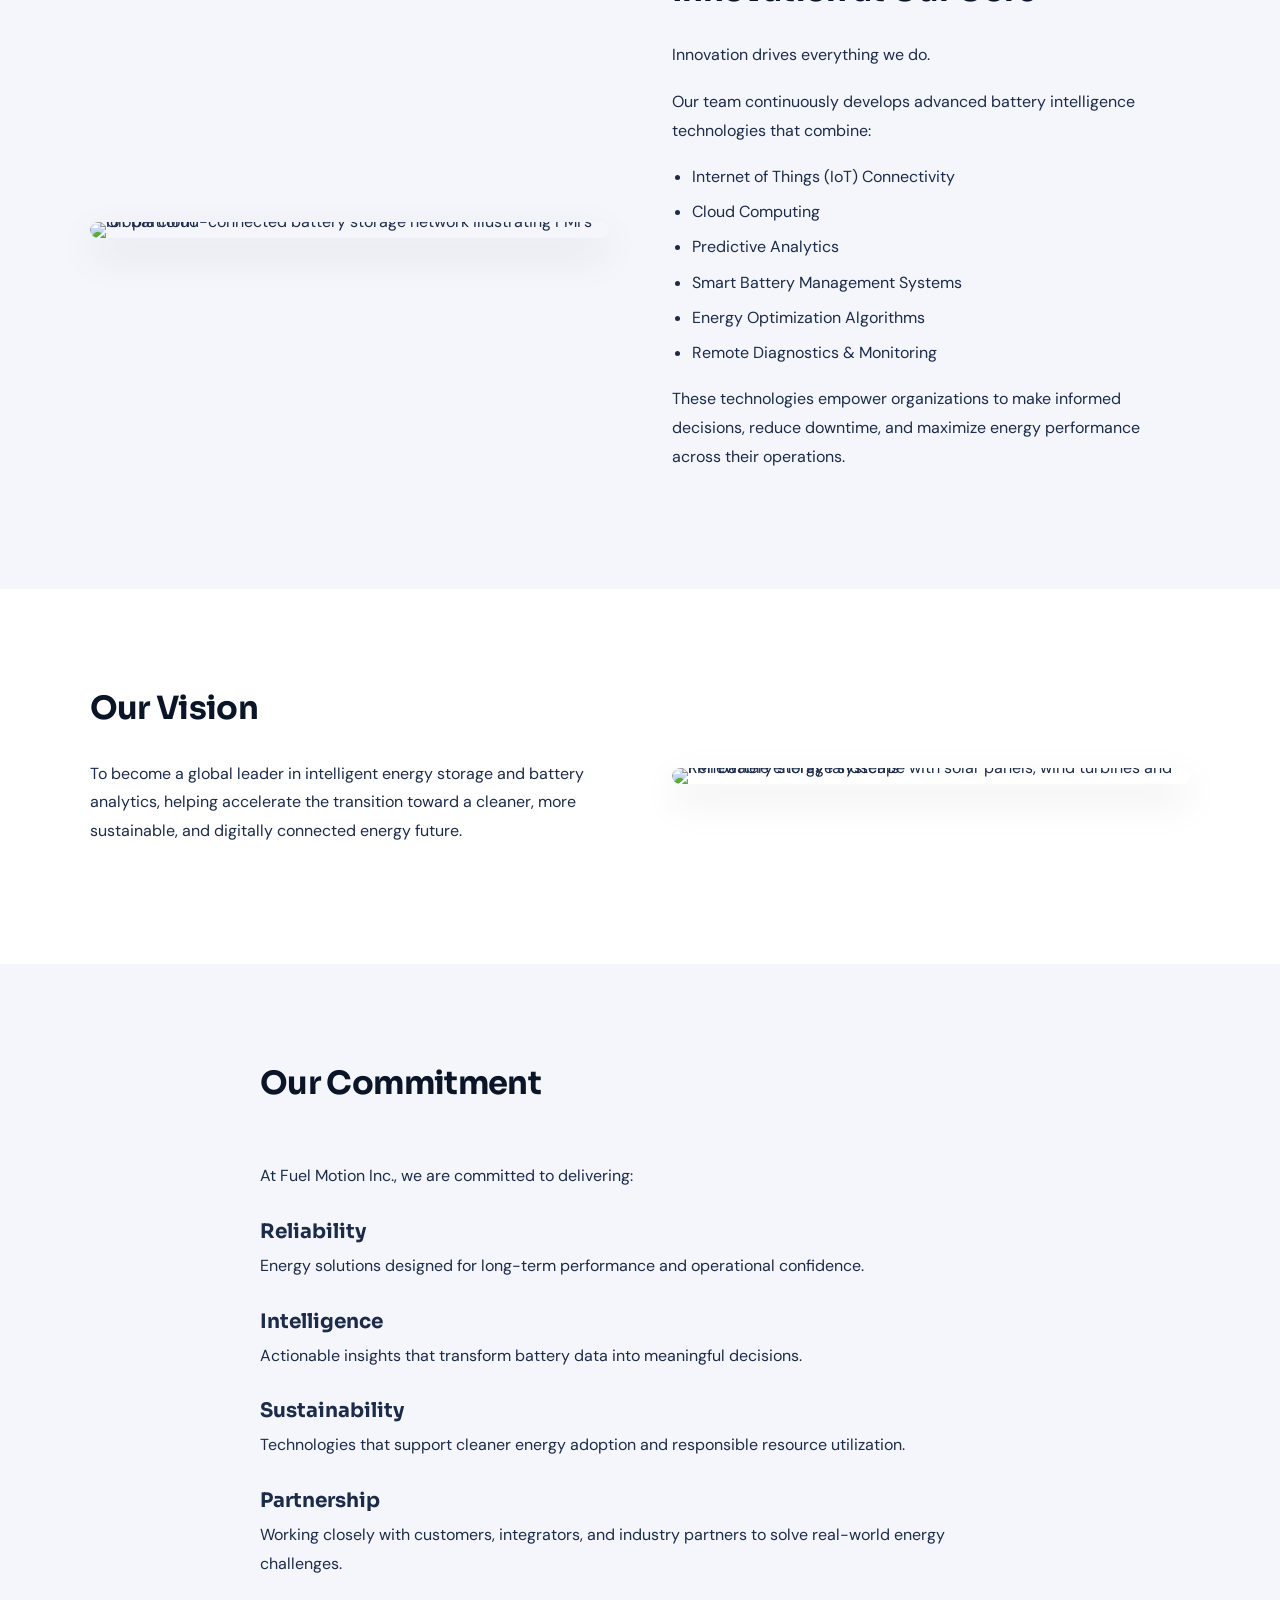
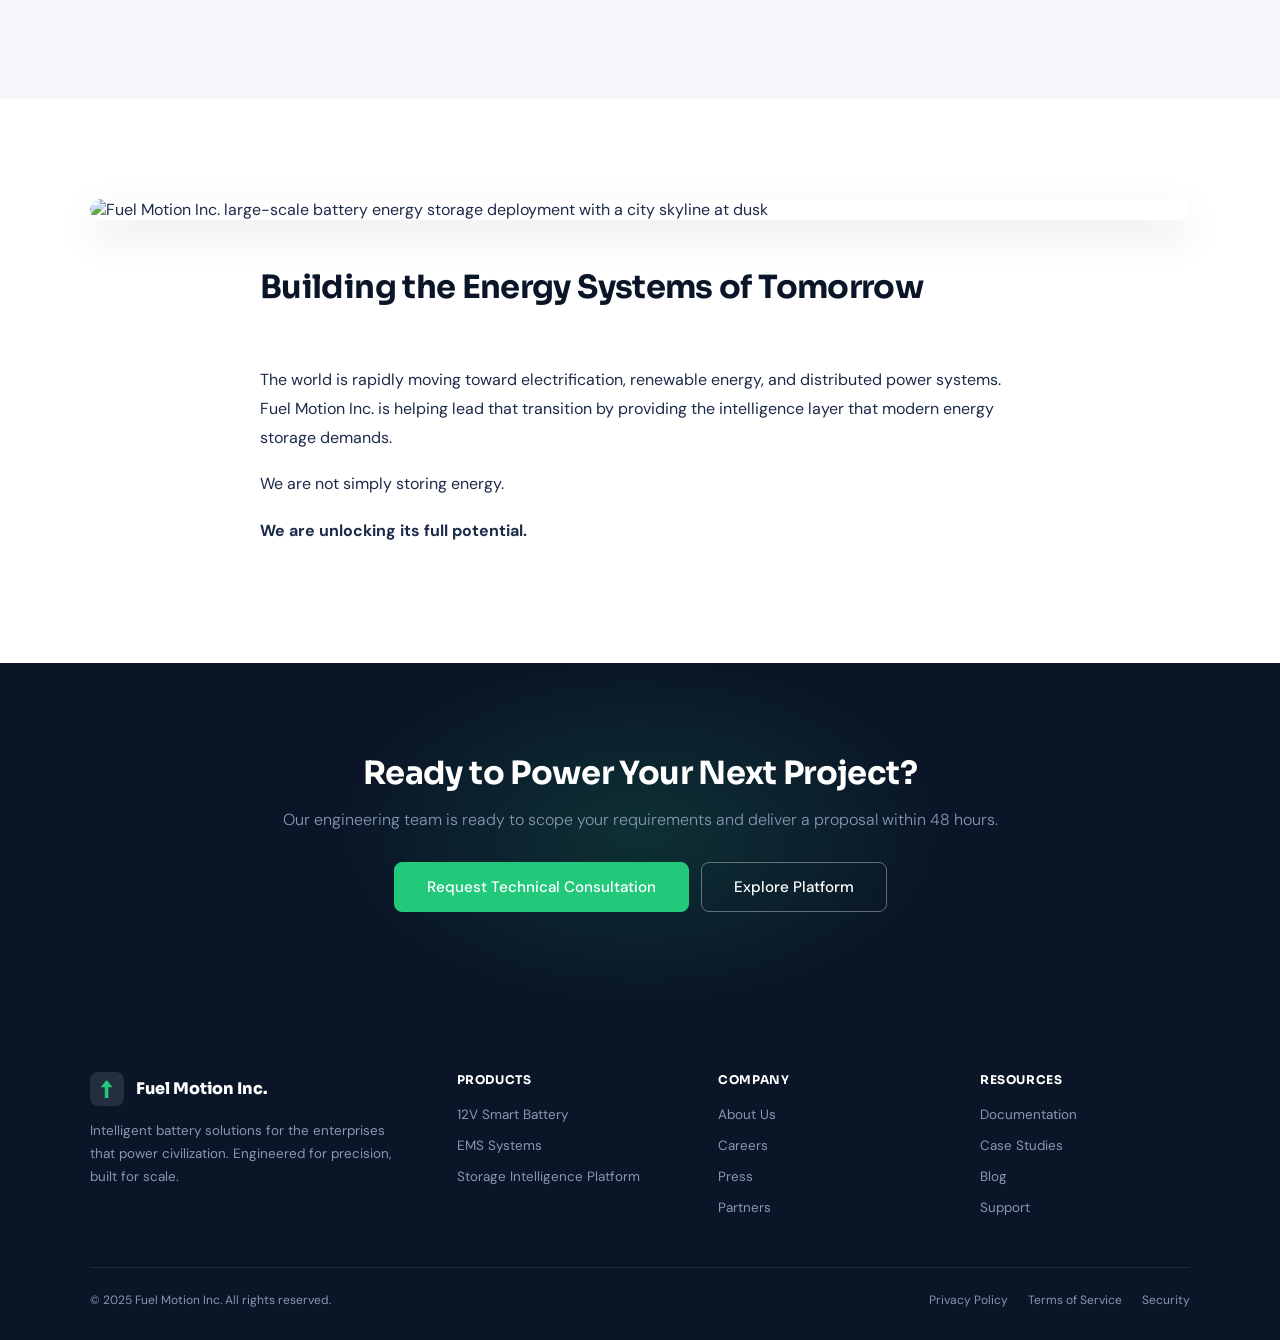
==== commit 047f4673: "Update about-us.html" ====
--- a/about-us.html
+++ b/about-us.html
@@ -53,12 +53,11 @@
       /* ── Hero with background image ── */
       .hero--about {
         position: relative;
-        /*background-image: url("assets/About us/top background.jpeg");*/
-        background-image: url("https://picsum.photos/1600/900");
+        background-image: url("assets/About us/top background.jpeg");
+        /*background-image: url("https://picsum.photos/1600/900");*/
         background-size: cover;
         background-position: center 30%;
         min-height: 540px;
-        background: red;
       }
 
      /* .hero--about {
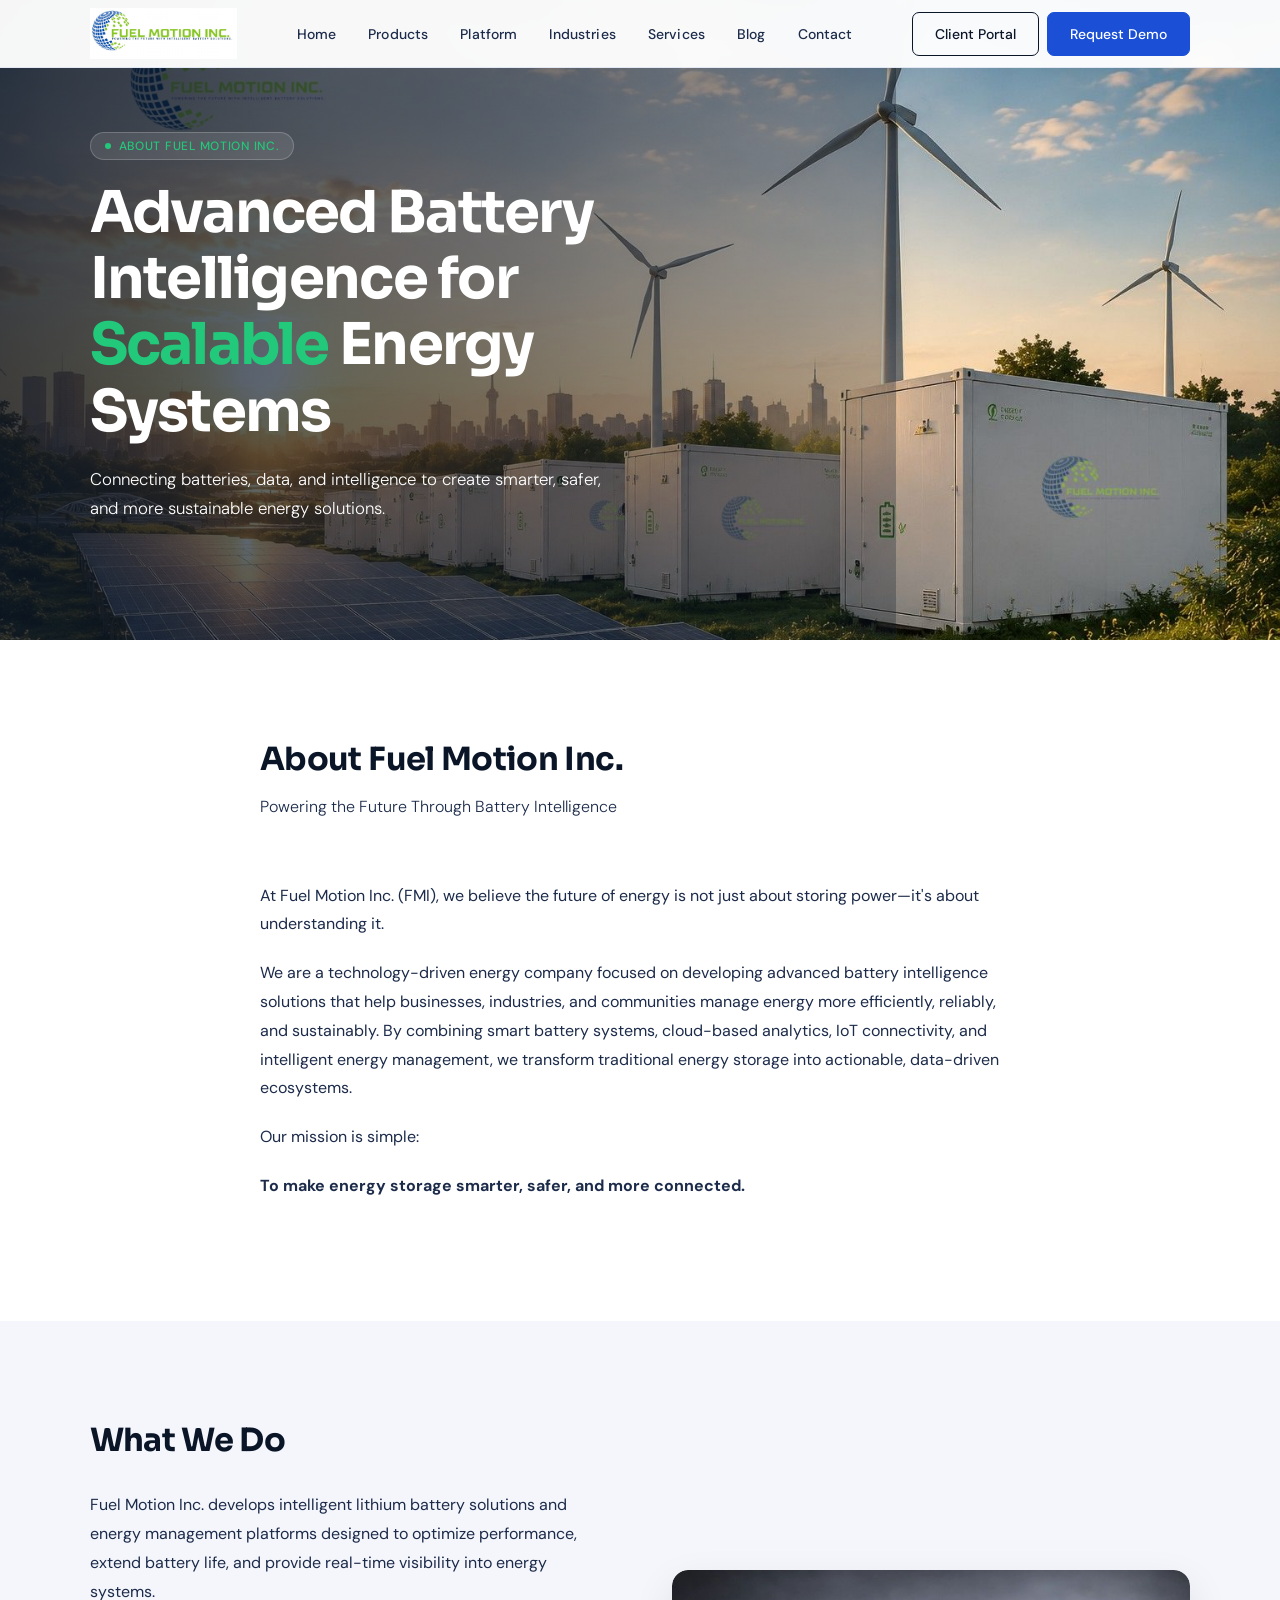
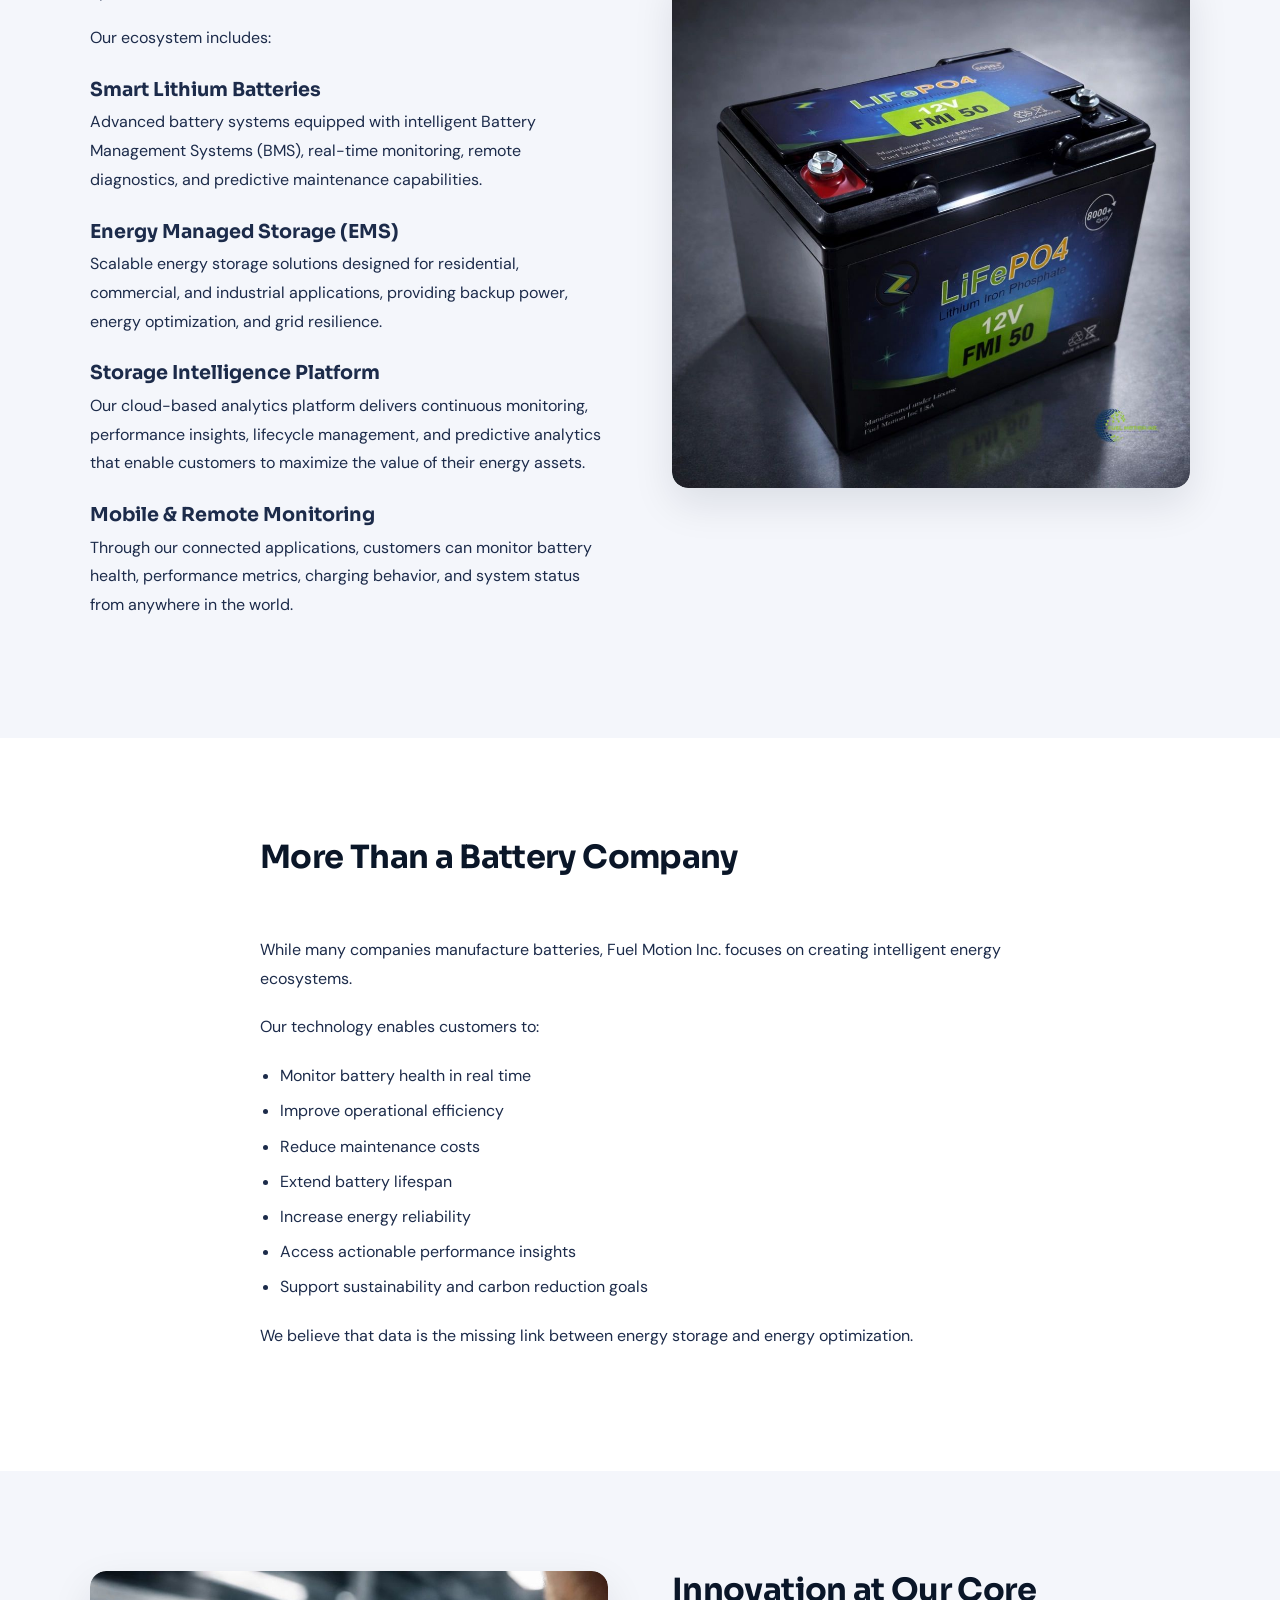
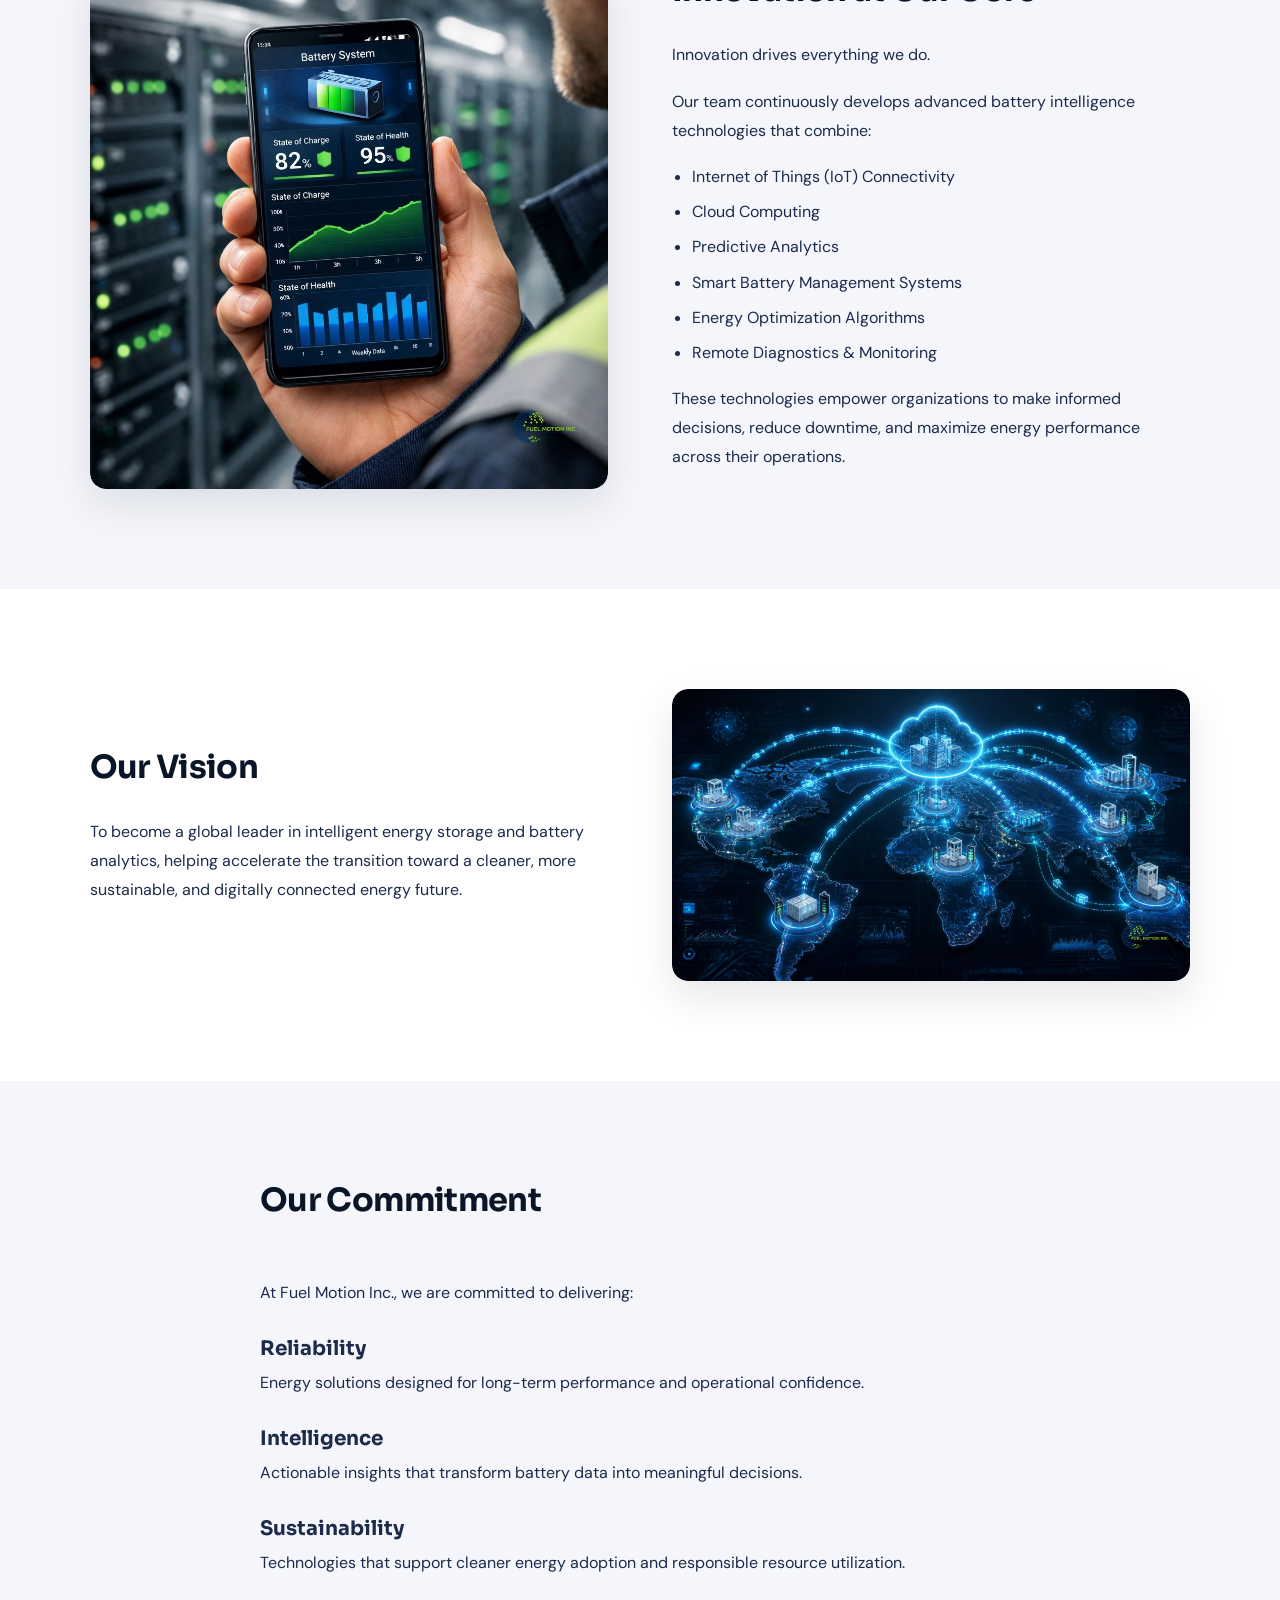
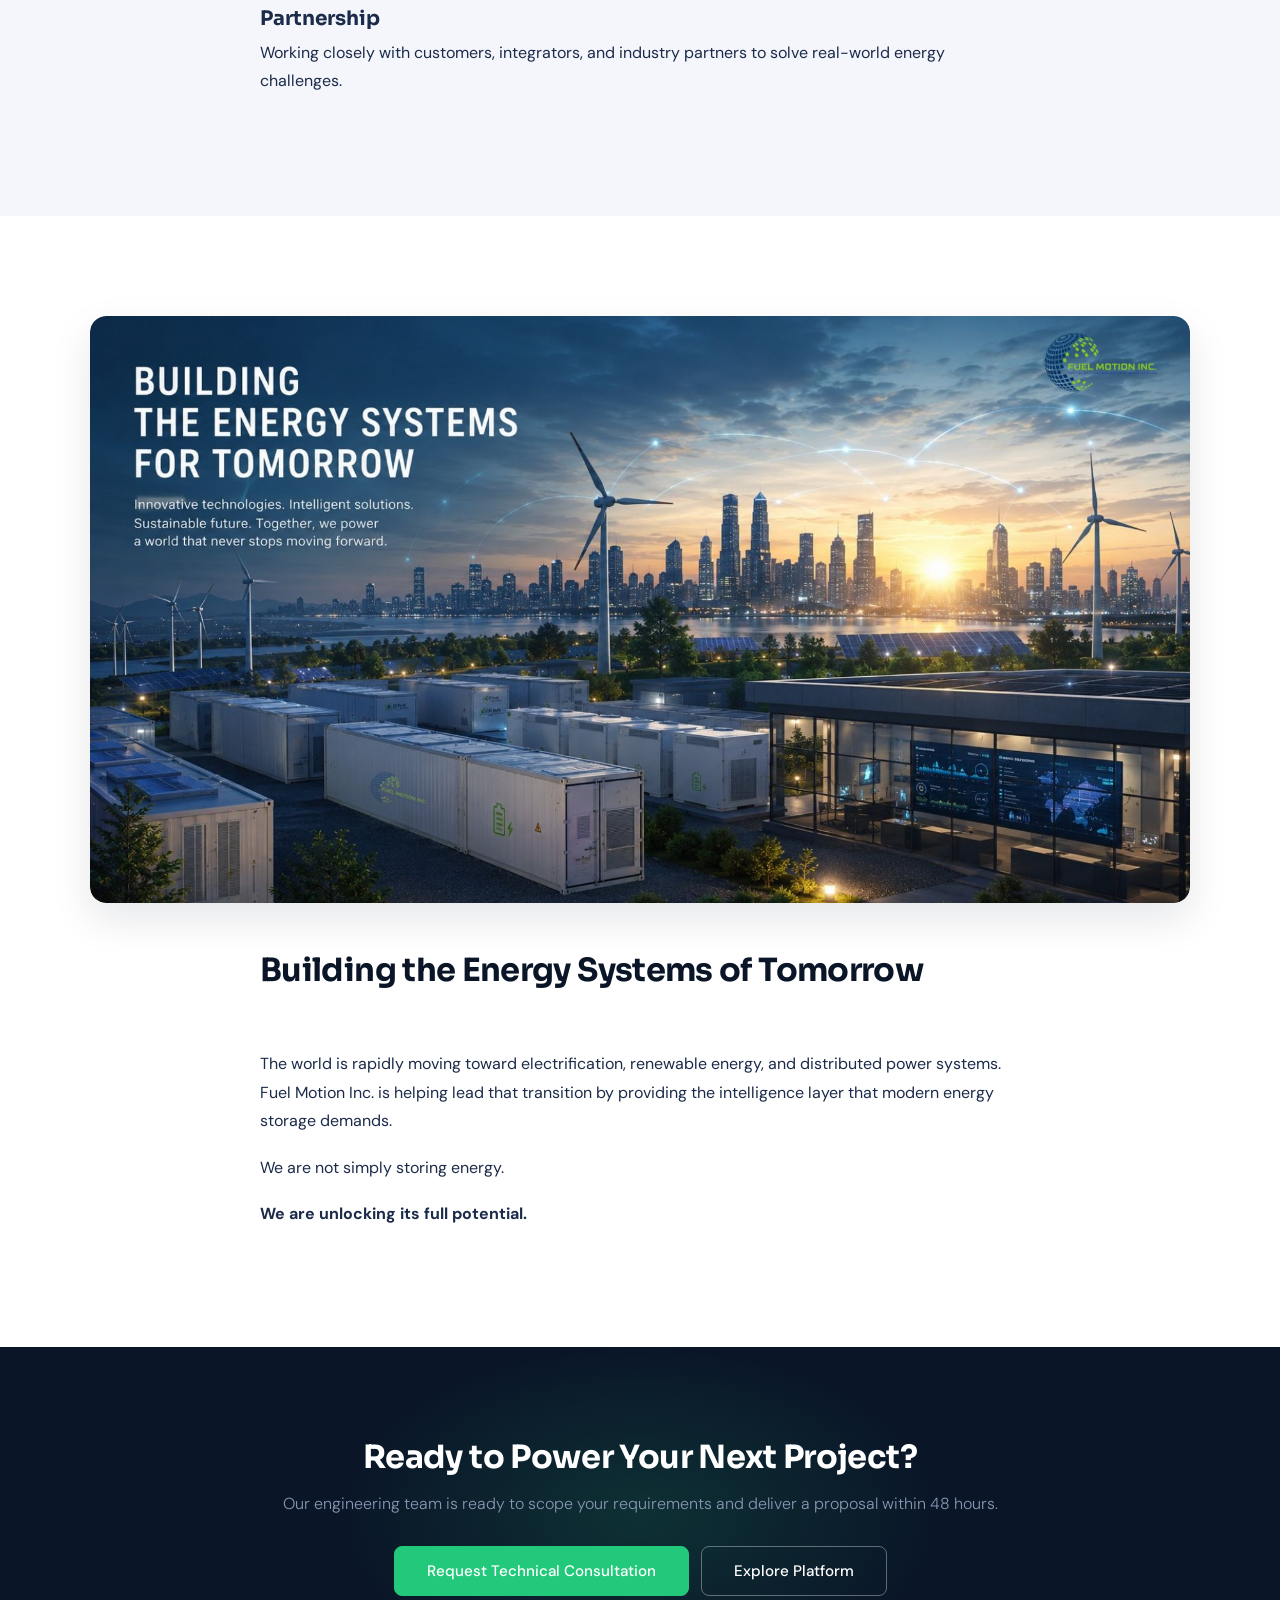
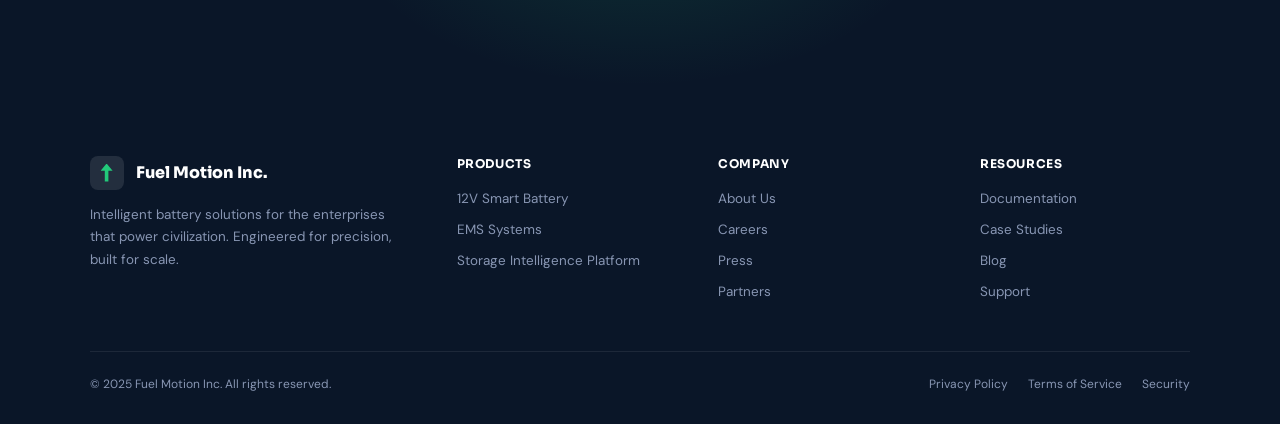
==== commit 3cd036a7: "Update about-us.html" ====
--- a/about-us.html
+++ b/about-us.html
@@ -378,7 +378,7 @@
       <section class="about-split section--tinted" id="platform" aria-labelledby="innovation-heading">
         <div class="about-split__img fade-up">
           <img
-            src="assets/about us/innovation at our core.jpeg"
+            src="assets/About us/innovation at our core.jpeg"
             alt="Global cloud-connected battery storage network illustrating FMI's IoT platform"
             loading="lazy"
           />
@@ -422,7 +422,7 @@
         </div>
         <div class="about-split__img fade-up">
           <img
-            src="assets/about us/Our vision.jpeg"
+            src="assets/About us/Our vision.jpeg"
             alt="Renewable energy landscape with solar panels, wind turbines and FMI battery storage systems"
             loading="lazy"
           />
@@ -467,7 +467,7 @@
       <section class="about-banner" aria-labelledby="tomorrow-heading">
         <div class="about-banner__img fade-up">
           <img
-            src="assets/about us/Energy systems for tomorrow.jpeg"
+            src="assets/About us/Energy systems for tomorrow.jpeg"
             alt="Fuel Motion Inc. large-scale battery energy storage deployment with a city skyline at dusk"
             loading="lazy"
           />
